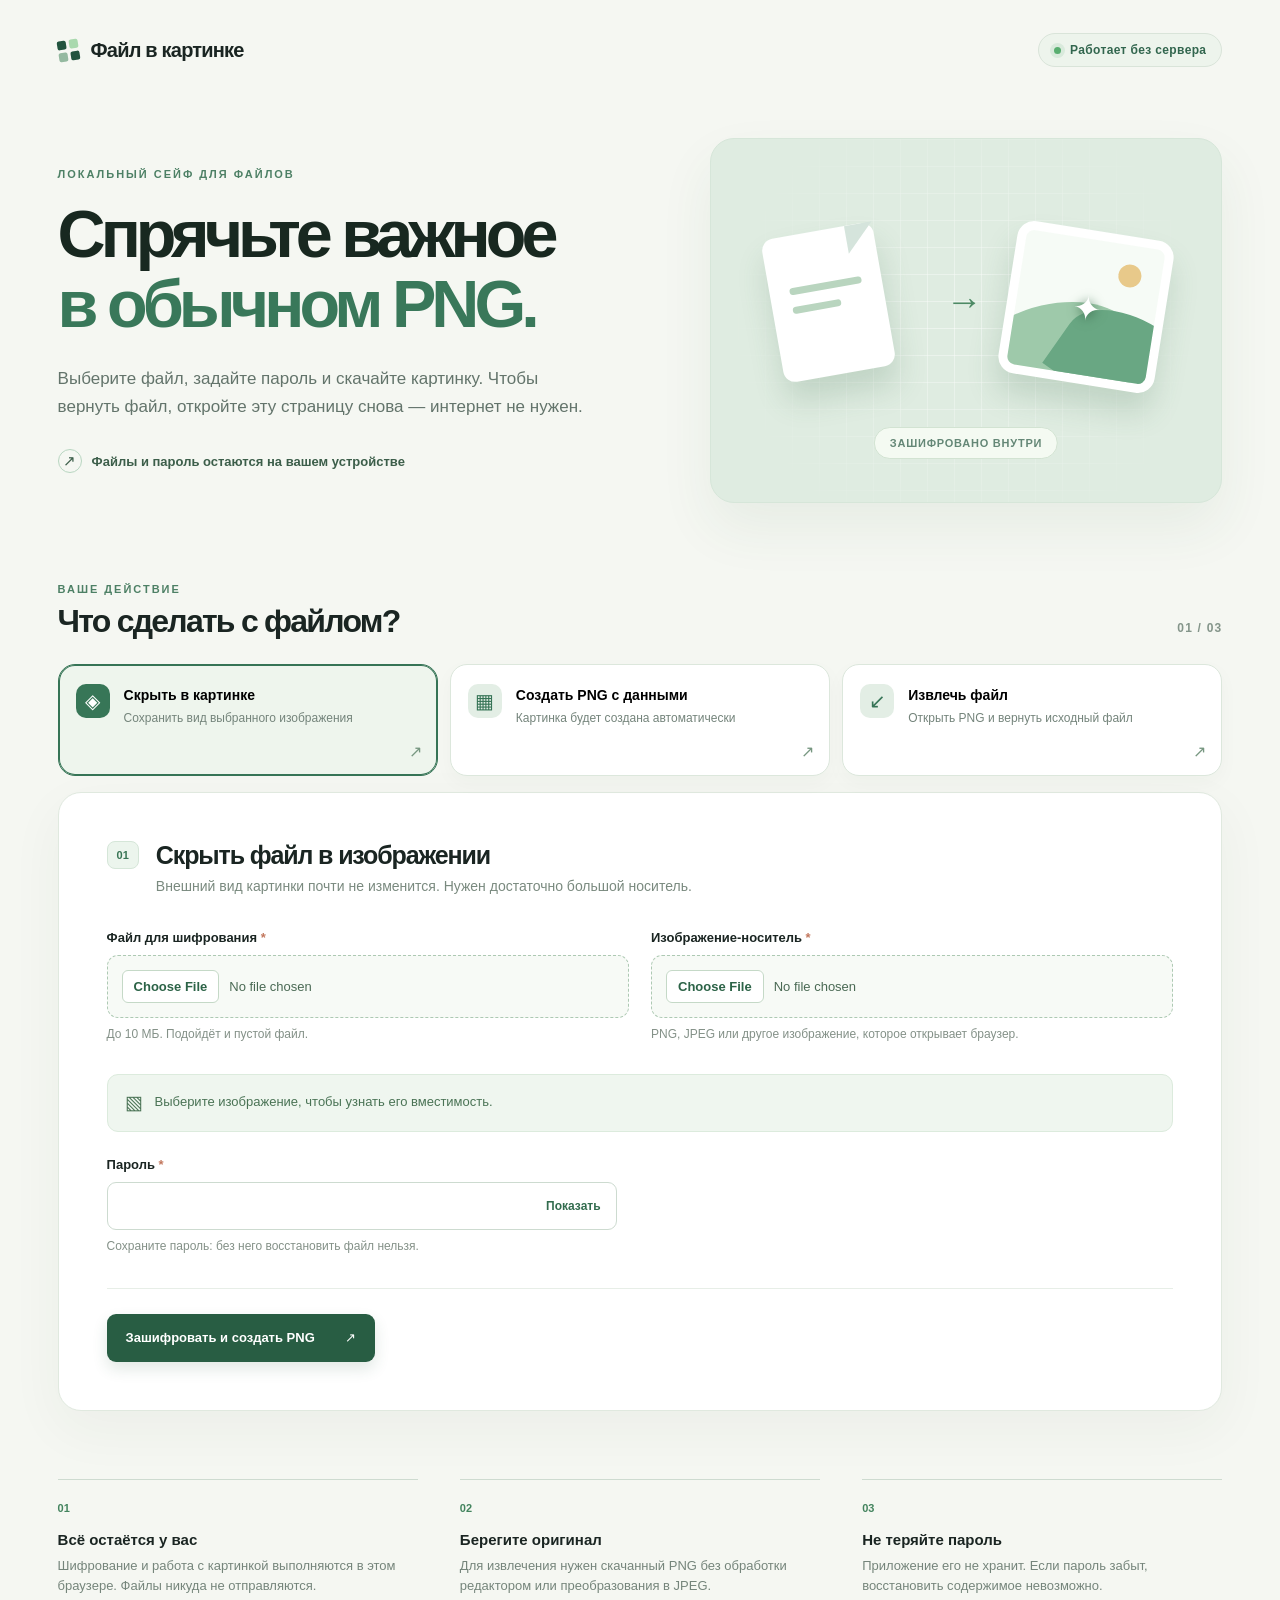
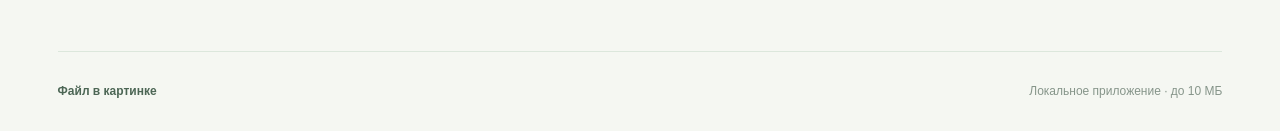
==== index.html @ 8e217d54 "feat: add file part planning and validation" ====
<!doctype html>
<html lang="ru">
<head>
  <meta charset="utf-8">
  <meta name="viewport" content="width=device-width, initial-scale=1">
  <meta name="color-scheme" content="light">
  <title>Файл в картинке — локальное шифрование</title>
  <meta name="description" content="Зашифруйте файл в PNG или спрячьте его в изображении. Всё происходит локально в браузере.">
  <style>
:root{font-family:Inter,ui-sans-serif,-apple-system,BlinkMacSystemFont,"Segoe UI",sans-serif;color:#1a2522;background:#f5f7f2;font-synthesis:none}*{box-sizing:border-box}body{margin:0}button,input{font:inherit}button{cursor:pointer}a{color:inherit}.page-shell{max-width:1280px;margin:auto;padding:0 clamp(20px,4.5vw,72px)}.site-header,.site-footer{display:flex;justify-content:space-between;align-items:center}.site-header{height:100px}.brand{display:inline-flex;align-items:center;gap:12px;text-decoration:none;font-weight:800;letter-spacing:-.04em;font-size:20px}.brand-mark{display:grid;grid-template-columns:repeat(2,9px);gap:3px;transform:rotate(-9deg)}.brand-mark span{width:9px;height:9px;background:#22543f;border-radius:2px}.brand-mark span:nth-child(2){background:#a9d9ae}.brand-mark span:nth-child(3){background:#94b9a0}.local-badge{display:flex;gap:9px;align-items:center;border:1px solid #d9e4d9;background:#edf4ec;border-radius:50px;padding:9px 15px;color:#32664e;font-size:12px;font-weight:750;letter-spacing:.03em}.badge-dot{width:7px;height:7px;background:#59ae70;border-radius:50%;box-shadow:0 0 0 4px #d9eadc}.intro{display:grid;grid-template-columns:1.08fr .92fr;min-height:452px;align-items:center;gap:50px;padding:38px 0 55px}.eyebrow{text-transform:uppercase;letter-spacing:.18em;font-size:11px;font-weight:850;color:#4d8065;margin:0 0 19px}.intro h1{font-size:clamp(43px,5.2vw,72px);line-height:1.06;letter-spacing:-.075em;margin:0;color:#182820;font-weight:800}.intro h1 em{font-style:normal;color:#39785a}.intro-lead{font-size:17px;line-height:1.65;color:#63746b;max-width:530px;margin:25px 0 28px}.trust-line{display:flex;align-items:center;gap:10px;color:#3c5e4a;font-size:13px;font-weight:650}.trust-icon{display:grid;place-items:center;border:1px solid #b8d6c1;border-radius:50%;width:24px;height:24px;font-size:15px}.hero-art{height:365px;position:relative;border-radius:24px;background:#dfece1;overflow:hidden;border:1px solid #d6e6d9;box-shadow:0 25px 55px #2c5e3f12}.art-grid{position:absolute;inset:0;background-image:linear-gradient(#fff7 1px,transparent 1px),linear-gradient(90deg,#fff7 1px,transparent 1px);background-size:27px 27px;mask-image:radial-gradient(circle at center,#000,transparent 78%)}.art-file,.art-picture{position:absolute;top:91px;box-shadow:0 20px 30px #3767472e}.art-file{left:12%;width:113px;height:145px;border-radius:12px;background:#fff;transform:rotate(-10deg);padding:52px 20px 0}.art-file-fold{position:absolute;right:0;top:0;border-left:28px solid #d5e4dc;border-bottom:28px solid transparent}.art-file-line{display:block;height:7px;background:#b9d5bf;border-radius:10px;margin-bottom:12px}.art-file-line.short{width:67%}.art-arrow{position:absolute;top:142px;left:46%;font-size:37px;color:#4d8a65;font-weight:300}.art-picture{right:11%;width:158px;height:154px;background:#f6fbf6;border:9px solid #fff;border-radius:17px;overflow:hidden;transform:rotate(9deg)}.art-sun{position:absolute;top:19px;right:20px;width:23px;height:23px;border-radius:50%;background:#e8c98a}.art-hill{position:absolute;width:165px;height:95px;border-radius:50% 50% 0 0;bottom:-29px;left:-39px;background:#9ec9aa;transform:rotate(-22deg)}.art-hill.two{left:48px;bottom:-35px;background:#69a783;transform:rotate(26deg)}.art-lock{position:absolute;left:57px;top:49px;color:white;font-size:34px;text-shadow:0 2px 12px #417351}.art-caption{position:absolute;bottom:43px;left:50%;transform:translateX(-50%);white-space:nowrap;color:#648776;background:#f4faf2;border:1px solid #d2e3d2;border-radius:100px;padding:9px 15px;font-size:11px;letter-spacing:.07em;text-transform:uppercase;font-weight:800}.workspace{padding:25px 0 0}.section-heading{display:flex;justify-content:space-between;align-items:end;margin:0 0 24px}.section-heading .eyebrow{margin-bottom:8px}.section-heading h2{font-size:32px;letter-spacing:-.055em;margin:0}.step-label{font-size:12px;font-weight:800;color:#84958a;letter-spacing:.1em;padding-bottom:5px}.mode-tabs{display:grid;grid-template-columns:repeat(3,minmax(0,1fr));gap:12px;margin-bottom:16px}.mode-tab{appearance:none;text-align:left;display:flex;align-items:flex-start;gap:14px;position:relative;border:1px solid #dce7dc;background:#fff;border-radius:17px;min-height:112px;padding:19px 17px;box-shadow:0 7px 20px #23442d08;transition:transform .18s,border-color .18s,background .18s}.mode-tab:hover{transform:translateY(-2px);border-color:#98b99d}.mode-tab[aria-selected=true]{border-color:#367456;background:#eef5ed;box-shadow:inset 0 0 0 1px #367456}.tab-icon{display:grid;place-items:center;flex:none;background:#e3eee5;color:#367456;border-radius:10px;width:34px;height:34px;font-size:20px}.mode-tab[aria-selected=true] .tab-icon{background:#377657;color:#fff}.tab-copy{display:grid;gap:6px;padding-top:2px}.tab-copy strong{font-size:14px;line-height:1.3}.tab-copy small{font-size:12px;line-height:1.4;color:#74847b}.tab-arrow{position:absolute;right:15px;bottom:14px;color:#779781;font-size:16px}.form-card{background:#fff;border:1px solid #e0e9df;border-radius:23px;padding:clamp(24px,3.8vw,48px);box-shadow:0 18px 55px #2c4a2d0c}.form-card form[hidden]{display:none}.form-heading{display:flex;gap:17px;align-items:flex-start;margin-bottom:33px}.form-number{border:1px solid #d5e6d8;color:#397555;background:#ecf5ed;border-radius:8px;padding:7px 9px;font-size:11px;font-weight:850}.form-heading h3{font-size:25px;letter-spacing:-.045em;margin:0 0 6px}.form-heading p{color:#7a8a7f;margin:0;font-size:14px;line-height:1.5}.field-grid{display:grid;grid-template-columns:1fr 1fr;gap:22px}.field{margin-bottom:24px}.field label{display:block;font-size:13px;font-weight:750;margin-bottom:10px}.required{color:#c2765c}.field input[type=file]{width:100%;border:1px dashed #adc9b3;border-radius:11px;background:#f7faf6;padding:14px;color:#4a6954;font-size:13px;min-height:61px}.field input[type=file]::file-selector-button{border:1px solid #c5d9c7;border-radius:6px;background:white;color:#2c6347;font-weight:750;padding:8px 11px;margin-right:10px;cursor:pointer}.field-hint,.file-info{font-size:12px;line-height:1.5;margin:7px 0 0;color:#849188}.file-info:not(:empty){color:#377456;font-weight:700}.capacity-box{display:flex;align-items:center;gap:12px;background:#eff6ef;color:#4a7355;border:1px solid #dcebdd;border-radius:11px;padding:14px 17px;margin:0 0 25px;font-size:13px;line-height:1.45}.capacity-box.is-error{background:#fff4f0;border-color:#f1d5ca;color:#a4523c}.capacity-symbol{font-size:19px}.password-field{max-width:510px}.password-wrap{position:relative}.password-wrap input{width:100%;height:48px;border:1px solid #cddbd0;border-radius:9px;padding:10px 100px 10px 13px;color:#1d3225;background:#fff}.password-toggle{position:absolute;right:6px;top:6px;height:36px;border:0;background:transparent;color:#326c4e;font-size:12px;font-weight:800;padding:0 10px;border-radius:5px}.password-toggle:hover{background:#eef5ed}.form-actions{display:flex;align-items:center;gap:19px;flex-wrap:wrap;margin-top:33px;padding-top:25px;border-top:1px solid #e7eee7}.primary-button{border:0;background:#285d43;color:white;border-radius:9px;padding:15px 19px;font-weight:750;font-size:13px;min-height:48px;display:inline-flex;align-items:center;gap:30px;justify-content:space-between;box-shadow:0 7px 15px #285d4324}.primary-button:hover{background:#1b4f36}.primary-button:disabled{opacity:.6;cursor:wait}.form-status{margin:0;font-size:13px;line-height:1.5;color:#516b57}.form-status.is-error{color:#a14835;font-weight:700}.result{display:flex;align-items:center;gap:15px;border:1px solid #c9e5cf;background:#f0f8f0;border-radius:12px;padding:17px;margin-top:22px}.result[hidden]{display:none}.result-icon{display:grid;place-items:center;background:#39805c;color:white;border-radius:50%;width:29px;height:29px;flex:none;font-weight:800}.result strong{font-size:14px}.result p{margin:4px 0 0;font-size:12px;color:#6c8573;line-height:1.4}.download-link{margin-left:auto;white-space:nowrap;background:white;border:1px solid #bcd8c3;color:#285f43;text-decoration:none;font-size:12px;font-weight:800;padding:11px 14px;border-radius:8px}.download-link:hover{background:#e3f1e5}.notes{display:grid;grid-template-columns:repeat(3,1fr);gap:42px;padding:68px 0 55px}.notes>div{border-top:1px solid #cedbd0;padding-top:18px}.note-number{font-size:11px;color:#43845e;font-weight:850}.notes h2{font-size:15px;margin:15px 0 8px}.notes p{font-size:13px;line-height:1.55;color:#75857b;margin:0}.site-footer{border-top:1px solid #dce7dc;min-height:80px;color:#86958a;font-size:12px}.site-footer span:first-child{font-weight:800;color:#4c6655}input:focus-visible,button:focus-visible,a:focus-visible{outline:3px solid #87cda1;outline-offset:3px}@media(max-width:880px){.intro{grid-template-columns:1fr;gap:20px;padding-top:20px}.hero-art{height:260px}.art-file,.art-picture{top:45px}.art-arrow{top:96px}.mode-tabs{grid-template-columns:1fr}.mode-tab{min-height:72px}.tab-arrow{bottom:auto;top:26px}.field-grid{grid-template-columns:1fr;gap:0}.notes{gap:20px}}@media(max-width:580px){.page-shell{padding:0 17px}.site-header{height:75px}.brand{font-size:16px}.local-badge{font-size:0;padding:10px}.badge-dot{margin:0}.intro{padding:17px 0 40px}.intro h1{font-size:46px}.intro-lead{font-size:15px}.hero-art{height:210px}.art-file{left:9%;top:35px;transform:scale(.75) rotate(-10deg);transform-origin:top left}.art-picture{right:6%;top:32px;transform:scale(.78) rotate(9deg);transform-origin:top right}.art-arrow{top:83px;left:45%;font-size:28px}.art-caption{bottom:20px}.section-heading h2{font-size:27px}.form-card{padding:23px 18px}.form-heading h3{font-size:22px}.form-actions{align-items:stretch}.primary-button{width:100%}.result{align-items:flex-start;flex-wrap:wrap}.download-link{margin:4px 0 0 43px}.notes{grid-template-columns:1fr;padding:45px 0;gap:25px}.site-footer{gap:10px}}

</style>
</head>
<body>
  <div class="page-shell">
    <header class="site-header">
      <a class="brand" href="index.html" aria-label="Файл в картинке — на главную">
        <span class="brand-mark" aria-hidden="true"><span></span><span></span><span></span><span></span></span>
        <span>Файл в картинке</span>
      </a>
      <span class="local-badge"><span class="badge-dot" aria-hidden="true"></span> Работает без сервера</span>
    </header>

    <main>
      <section class="intro" aria-labelledby="page-title">
        <div class="intro-copy">
          <p class="eyebrow">Локальный сейф для файлов</p>
          <h1 id="page-title">Спрячьте важное<br><em>в обычном PNG.</em></h1>
          <p class="intro-lead">Выберите файл, задайте пароль и скачайте картинку. Чтобы вернуть файл, откройте эту страницу снова — интернет не нужен.</p>
          <div class="trust-line"><span class="trust-icon" aria-hidden="true">↗</span><span>Файлы и пароль остаются на вашем устройстве</span></div>
        </div>
        <div class="hero-art" aria-hidden="true">
          <div class="art-grid"></div>
          <div class="art-file"><span class="art-file-fold"></span><span class="art-file-line"></span><span class="art-file-line short"></span></div>
          <div class="art-arrow">→</div>
          <div class="art-picture"><span class="art-sun"></span><span class="art-hill one"></span><span class="art-hill two"></span><span class="art-lock">✦</span></div>
          <div class="art-caption">зашифровано внутри</div>
        </div>
      </section>

      <section class="workspace" aria-labelledby="workspace-title">
        <div class="section-heading">
          <div><p class="eyebrow">Ваше действие</p><h2 id="workspace-title">Что сделать с файлом?</h2></div>
          <span class="step-label">01 / 03</span>
        </div>

        <div class="mode-tabs" role="tablist" aria-label="Режим работы">
          <button class="mode-tab" id="tab-hide" type="button" role="tab" aria-controls="panel-hide" aria-selected="true" tabindex="0" data-mode="hide"><span class="tab-icon" aria-hidden="true">◈</span><span class="tab-copy"><strong>Скрыть в картинке</strong><small>Сохранить вид выбранного изображения</small></span><span class="tab-arrow" aria-hidden="true">↗</span></button>
          <button class="mode-tab" id="tab-data" type="button" role="tab" aria-controls="panel-data" aria-selected="false" tabindex="-1" data-mode="data"><span class="tab-icon" aria-hidden="true">▦</span><span class="tab-copy"><strong>Создать PNG с данными</strong><small>Картинка будет создана автоматически</small></span><span class="tab-arrow" aria-hidden="true">↗</span></button>
          <button class="mode-tab" id="tab-extract" type="button" role="tab" aria-controls="panel-extract" aria-selected="false" tabindex="-1" data-mode="extract"><span class="tab-icon" aria-hidden="true">↙</span><span class="tab-copy"><strong>Извлечь файл</strong><small>Открыть PNG и вернуть исходный файл</small></span><span class="tab-arrow" aria-hidden="true">↗</span></button>
        </div>

        <div class="form-card">
          <form id="panel-hide" role="tabpanel" aria-labelledby="tab-hide" novalidate>
            <div class="form-heading"><span class="form-number">01</span><div><h3>Скрыть файл в изображении</h3><p>Внешний вид картинки почти не изменится. Нужен достаточно большой носитель.</p></div></div>
            <div class="field-grid">
              <div class="field"><label for="hide-file">Файл для шифрования <span class="required">*</span></label><input id="hide-file" name="file" type="file" required aria-describedby="hide-file-hint hide-file-info"><p class="field-hint" id="hide-file-hint">До 10 МБ. Подойдёт и пустой файл.</p><p class="file-info" id="hide-file-info"></p></div>
              <div class="field"><label for="hide-cover">Изображение-носитель <span class="required">*</span></label><input id="hide-cover" name="cover" type="file" accept="image/*" required aria-describedby="hide-cover-hint hide-cover-info"><p class="field-hint" id="hide-cover-hint">PNG, JPEG или другое изображение, которое открывает браузер.</p><p class="file-info" id="hide-cover-info"></p></div>
            </div>
            <div class="capacity-box" id="capacity-box"><span class="capacity-symbol" aria-hidden="true">▧</span><span id="capacity-text">Выберите изображение, чтобы узнать его вместимость.</span></div>
            <div class="field password-field"><label for="hide-password">Пароль <span class="required">*</span></label><div class="password-wrap"><input id="hide-password" name="password" type="password" autocomplete="new-password" required><button class="password-toggle" type="button" aria-controls="hide-password" aria-label="Показать пароль">Показать</button></div><p class="field-hint">Сохраните пароль: без него восстановить файл нельзя.</p></div>
            <div class="form-actions"><button class="primary-button" type="submit">Зашифровать и создать PNG <span aria-hidden="true">↗</span></button><p class="form-status" role="status" aria-live="polite"></p></div>
            <div class="result" hidden><span class="result-icon" aria-hidden="true">✓</span><div><strong>PNG готов</strong><p>Скачайте картинку и храните её без редактирования.</p></div><a class="download-link" href="#" download>Скачать PNG <span aria-hidden="true">↓</span></a></div>
          </form>

          <form id="panel-data" role="tabpanel" aria-labelledby="tab-data" hidden novalidate>
            <div class="form-heading"><span class="form-number">02</span><div><h3>Создать картинку с данными</h3><p>Приложение подберёт размер PNG под зашифрованный файл.</p></div></div>
            <div class="field"><label for="data-file">Файл для шифрования <span class="required">*</span></label><input id="data-file" name="file" type="file" required aria-describedby="data-file-hint data-file-info"><p class="field-hint" id="data-file-hint">До 10 МБ. Формат исходного файла сохранится.</p><p class="file-info" id="data-file-info"></p></div>
            <div class="field password-field"><label for="data-password">Пароль <span class="required">*</span></label><div class="password-wrap"><input id="data-password" name="password" type="password" autocomplete="new-password" required><button class="password-toggle" type="button" aria-controls="data-password" aria-label="Показать пароль">Показать</button></div><p class="field-hint">Сохраните пароль: без него восстановить файл нельзя.</p></div>
            <div class="form-actions"><button class="primary-button" type="submit">Зашифровать и создать PNG <span aria-hidden="true">↗</span></button><p class="form-status" role="status" aria-live="polite"></p></div>
            <div class="result" hidden><span class="result-icon" aria-hidden="true">✓</span><div><strong>PNG готов</strong><p>Скачайте картинку и храните её без редактирования.</p></div><a class="download-link" href="#" download>Скачать PNG <span aria-hidden="true">↓</span></a></div>
          </form>

          <form id="panel-extract" role="tabpanel" aria-labelledby="tab-extract" hidden novalidate>
            <div class="form-heading"><span class="form-number">03</span><div><h3>Вернуть исходный файл</h3><p>Загрузите PNG, созданный на этой странице, и введите пароль.</p></div></div>
            <div class="field"><label for="extract-image">Зашифрованный PNG <span class="required">*</span></label><input id="extract-image" name="image" type="file" accept="image/png,.png" required aria-describedby="extract-image-hint extract-image-info"><p class="field-hint" id="extract-image-hint">Нужен оригинальный PNG: без пересохранения или изменения размера.</p><p class="file-info" id="extract-image-info"></p></div>
            <div class="field password-field"><label for="extract-password">Пароль <span class="required">*</span></label><div class="password-wrap"><input id="extract-password" name="password" type="password" autocomplete="current-password" required><button class="password-toggle" type="button" aria-controls="extract-password" aria-label="Показать пароль">Показать</button></div></div>
            <div class="form-actions"><button class="primary-button" type="submit">Извлечь файл <span aria-hidden="true">↗</span></button><p class="form-status" role="status" aria-live="polite"></p></div>
            <div class="result" hidden><span class="result-icon" aria-hidden="true">✓</span><div><strong>Файл восстановлен</strong><p class="result-detail"></p></div><a class="download-link" href="#" download>Скачать файл <span aria-hidden="true">↓</span></a></div>
          </form>
        </div>
      </section>

      <aside class="notes" aria-label="Полезно знать"><div><span class="note-number">01</span><h2>Всё остаётся у вас</h2><p>Шифрование и работа с картинкой выполняются в этом браузере. Файлы никуда не отправляются.</p></div><div><span class="note-number">02</span><h2>Берегите оригинал</h2><p>Для извлечения нужен скачанный PNG без обработки редактором или преобразования в JPEG.</p></div><div><span class="note-number">03</span><h2>Не теряйте пароль</h2><p>Приложение его не хранит. Если пароль забыт, восстановить содержимое невозможно.</p></div></aside>
    </main>
    <footer class="site-footer"><span>Файл в картинке</span><span>Локальное приложение · до 10 МБ</span></footer>
  </div>
  <script>
(function (root) {
  'use strict';
  const MAX_SOURCE_SIZE = 512 * 1024 * 1024;
  const MAX_PART_SIZE = 64 * 1024 * 1024;
  const MAX_PART_COUNT = 1000;
  function fail(code, message, details) {
    const error = new Error(message);
    error.code = code;
    if (details) error.details = details;
    throw error;
  }
  function integer(value, min, max) {
    return Number.isSafeInteger(value) && value >= min && value <= max;
  }
  function parsePartSize(value, unit) {
    if (typeof value !== 'string' || !/^(?:[0-9]+(?:[.,][0-9]+)?|[.,][0-9]+)$/.test(value.trim()) || !['KiB','MiB'].includes(unit)) {
      fail('INVALID_SPLIT', 'Введите положительный размер части в КиБ или МиБ.');
    }
    const size = Math.floor(Number(value.trim().replace(',', '.')) * (unit === 'KiB' ? 1024 : 1048576));
    if (!integer(size, 1, MAX_PART_SIZE)) fail('INVALID_SPLIT', 'Размер части должен быть от 1 байта до 64 МиБ.');
    return size;
  }
  function planParts(totalSize, options) {
    if (!integer(totalSize, 0, MAX_SOURCE_SIZE)) fail('INVALID_SPLIT', 'Размер исходного файла не должен превышать 512 МиБ.');
    if (!options || !['single','count','size'].includes(options.mode)) fail('INVALID_SPLIT', 'Выберите способ разбивки.');
    let count;
    if (options.mode === 'size') {
      if (!integer(options.partSize, 1, MAX_PART_SIZE)) fail('INVALID_SPLIT', 'Размер части должен быть от 1 байта до 64 МиБ.');
      count = Math.max(1, Math.ceil(totalSize / options.partSize));
    } else count = options.mode === 'single' ? 1 : options.count;
    if (!integer(count, 1, MAX_PART_COUNT)) fail('INVALID_SPLIT', 'Нужно от 1 до 1000 частей. Увеличьте размер части или уменьшите количество.');
    if ((totalSize === 0 && count !== 1) || (totalSize > 0 && count > totalSize)) fail('INVALID_SPLIT', 'Количество частей не может превышать число байтов файла. Для пустого файла нужна одна часть.');
    const q = Math.floor(totalSize / count), r = totalSize % count;
    const largest = options.mode === 'size' ? Math.min(totalSize, options.partSize) : q + (r ? 1 : 0);
    if (largest > MAX_PART_SIZE) fail('INVALID_SPLIT', 'В одной части не должно быть больше 64 МиБ. Выберите разбивку или увеличьте количество частей.');
    return Array.from({length:count}, (_, index) => options.mode === 'size'
      ? {index,offset:index * options.partSize,length:Math.min(options.partSize, totalSize - index * options.partSize)}
      : {index,offset:index * q + Math.min(index,r),length:q + (index < r ? 1 : 0)});
  }
  function validatePart(info) {
    if (!info || typeof info.setId !== 'string' || !/^[0-9a-f]{32}$/.test(info.setId) || typeof info.name !== 'string' || typeof info.type !== 'string' ||
        !integer(info.count,1,MAX_PART_COUNT) || !integer(info.index,0,info.count-1) || !integer(info.totalSize,0,MAX_SOURCE_SIZE) ||
        !integer(info.offset,0,info.totalSize) || !integer(info.length,0,MAX_PART_SIZE) || info.offset + info.length > info.totalSize ||
        (info.totalSize === 0 ? info.count !== 1 || info.index !== 0 || info.offset !== 0 || info.length !== 0 : info.length === 0 || info.count > info.totalSize)) {
      fail('INVALID_PART', 'Некорректные сведения о части файла.');
    }
  }
  function validateSet(parts) {
    if (!Array.isArray(parts) || parts.length < 1 || parts.length > MAX_PART_COUNT) fail('INVALID_PART', 'Выберите от 1 до 1000 частей.');
    parts.forEach(validatePart);
    const first = parts[0], indexes = new Map();
    for (const part of parts) {
      if (['setId','name','type','count','totalSize'].some(field => part[field] !== first[field])) fail('MIXED_SETS', 'PNG относятся к разным наборам или содержат несовместимые сведения.');
      if (indexes.has(part.index)) fail('DUPLICATE_PART', 'Часть выбрана повторно.', {number:part.index+1});
      indexes.set(part.index,part);
    }
    const missing = Array.from({length:first.count}, (_, i) => i).filter(i=>!indexes.has(i));
    if (missing.length) fail('MISSING_PARTS', 'Не хватает частей.', {numbers:missing.map(i=>i+1)});
    const ordered = Array.from({length:first.count}, (_, i) => indexes.get(i));
    let offset = 0;
    for (const part of ordered) {
      if (part.offset !== offset) fail('INVALID_RANGES', 'Данные частей имеют пропуски или перекрытия.');
      offset += part.length;
    }
    if (offset !== first.totalSize) fail('INVALID_RANGES', 'Размер собранных данных не совпадает с исходным файлом.');
    return ordered;
  }
  const FileParts = {MAX_SOURCE_SIZE,MAX_PART_SIZE,MAX_PART_COUNT,parsePartSize,planParts,validatePart,validateSet};
  if (typeof module === 'object' && module.exports) module.exports = FileParts;
  else root.FileParts = FileParts;
})(globalThis);

</script>
  <script>
(function (root) {
  'use strict';

  const MAGIC = Uint8Array.from([70, 86, 76, 84]); // FVLT
  const VERSION = 1;
  const HEADER_LENGTH = 37;
  const PLAINTEXT_HEADER_LENGTH = 8;
  const GCM_TAG_LENGTH = 16;
  const MAX_FILE_LENGTH = 10 * 1024 * 1024;
  const encoder = new TextEncoder();
  const decoder = new TextDecoder('utf-8', { fatal: true });

  function webCrypto() {
    const crypto = typeof module === 'object' && module.exports
      ? require('node:crypto').webcrypto
      : root.crypto;
    if (!crypto || !crypto.subtle || !crypto.getRandomValues) {
      throw new Error('Web Crypto is unavailable');
    }
    return crypto;
  }

  function metadata(name, type) {
    if (typeof name !== 'string' || typeof type !== 'string') {
      throw new TypeError('File name and MIME type must be strings');
    }
    const nameBytes = encoder.encode(name);
    const typeBytes = encoder.encode(type);
    if (nameBytes.length > 0xffff || typeBytes.length > 0xffff) {
      throw new RangeError('File name or MIME type is too long');
    }
    return { nameBytes, typeBytes };
  }

  function checkFileLength(fileSize) {
    if (!Number.isSafeInteger(fileSize) || fileSize < 0) {
      throw new RangeError('Invalid file length');
    }
    if (fileSize > MAX_FILE_LENGTH) {
      throw new RangeError('File exceeds 10 MiB limit');
    }
  }

  function estimatePacketLength(fileSize, name, mimeType) {
    checkFileLength(fileSize);
    const { nameBytes, typeBytes } = metadata(name, mimeType);
    return HEADER_LENGTH + PLAINTEXT_HEADER_LENGTH + nameBytes.length + typeBytes.length + fileSize + GCM_TAG_LENGTH;
  }

  function checkPassword(password) {
    if (typeof password !== 'string' || !password.trim()) {
      throw new TypeError('A non-blank password is required');
    }
  }

  async function deriveKey(password, salt, usage) {
    const crypto = webCrypto();
    const keyMaterial = await crypto.subtle.importKey('raw', encoder.encode(password), 'PBKDF2', false, ['deriveKey']);
    return crypto.subtle.deriveKey(
      { name: 'PBKDF2', salt, iterations: 310000, hash: 'SHA-256' },
      keyMaterial,
      { name: 'AES-GCM', length: 256 },
      false,
      [usage]
    );
  }

  async function encryptFile(file, password) {
    checkPassword(password);
    if (!file || !(file.bytes instanceof Uint8Array)) {
      throw new TypeError('File bytes must be a Uint8Array');
    }
    checkFileLength(file.bytes.length);
    const { nameBytes, typeBytes } = metadata(file.name, file.type);
    const plaintext = new Uint8Array(PLAINTEXT_HEADER_LENGTH + nameBytes.length + typeBytes.length + file.bytes.length);
    const fields = new DataView(plaintext.buffer);
    fields.setUint16(0, nameBytes.length);
    fields.setUint16(2, typeBytes.length);
    fields.setUint32(4, file.bytes.length);
    plaintext.set(nameBytes, PLAINTEXT_HEADER_LENGTH);
    plaintext.set(typeBytes, PLAINTEXT_HEADER_LENGTH + nameBytes.length);
    plaintext.set(file.bytes, PLAINTEXT_HEADER_LENGTH + nameBytes.length + typeBytes.length);

    const crypto = webCrypto();
    const salt = crypto.getRandomValues(new Uint8Array(16));
    const iv = crypto.getRandomValues(new Uint8Array(12));
    const key = await deriveKey(password, salt, 'encrypt');
    const ciphertext = new Uint8Array(await crypto.subtle.encrypt({ name: 'AES-GCM', iv }, key, plaintext));
    const packet = new Uint8Array(HEADER_LENGTH + ciphertext.length);
    packet.set(MAGIC);
    packet[4] = VERSION;
    new DataView(packet.buffer).setUint32(5, ciphertext.length);
    packet.set(salt, 9);
    packet.set(iv, 25);
    packet.set(ciphertext, HEADER_LENGTH);
    return packet;
  }

  async function decryptFile(packet, password) {
    checkPassword(password);
    if (!(packet instanceof Uint8Array) || packet.length < HEADER_LENGTH + PLAINTEXT_HEADER_LENGTH + GCM_TAG_LENGTH) {
      throw new Error('Malformed file packet');
    }
    if (!MAGIC.every((byte, index) => packet[index] === byte) || packet[4] !== VERSION) {
      throw new Error('Unsupported file packet');
    }
    const ciphertextLength = new DataView(packet.buffer, packet.byteOffset + 5, 4).getUint32(0);
    if (ciphertextLength !== packet.length - HEADER_LENGTH || ciphertextLength < PLAINTEXT_HEADER_LENGTH + GCM_TAG_LENGTH) {
      throw new Error('Malformed file packet');
    }
    const salt = packet.slice(9, 25);
    const iv = packet.slice(25, HEADER_LENGTH);
    const ciphertext = packet.slice(HEADER_LENGTH);
    const key = await deriveKey(password, salt, 'decrypt');
    let plaintext;
    try {
      plaintext = new Uint8Array(await webCrypto().subtle.decrypt({ name: 'AES-GCM', iv }, key, ciphertext));
    } catch {
      throw new Error('Wrong password or corrupted file packet');
    }
    if (plaintext.length < PLAINTEXT_HEADER_LENGTH) {
      throw new Error('Malformed file packet');
    }
    const fields = new DataView(plaintext.buffer);
    const nameLength = fields.getUint16(0);
    const typeLength = fields.getUint16(2);
    const fileLength = fields.getUint32(4);
    if (fileLength > MAX_FILE_LENGTH || PLAINTEXT_HEADER_LENGTH + nameLength + typeLength + fileLength !== plaintext.length) {
      throw new Error('Malformed file packet');
    }
    const nameEnd = PLAINTEXT_HEADER_LENGTH + nameLength;
    const typeEnd = nameEnd + typeLength;
    return {
      name: decoder.decode(plaintext.subarray(PLAINTEXT_HEADER_LENGTH, nameEnd)),
      type: decoder.decode(plaintext.subarray(nameEnd, typeEnd)),
      bytes: plaintext.slice(typeEnd)
    };
  }

  const VaultCore = { estimatePacketLength, encryptFile, decryptFile };
  if (typeof module === 'object' && module.exports) {
    module.exports = VaultCore;
  } else {
    root.VaultCore = VaultCore;
  }
})(globalThis);

</script>
  <script>
(function (root) {
  'use strict';

  const DATA_MAGIC = [86, 68, 65, 84]; // VDAT
  const STEGO_MAGIC = [86, 83, 84, 71]; // VSTG
  const HEADER_LENGTH = 8;
  const MAX_SIDE = 16384;
  const MAX_PIXELS = 100000000;

  function dimensions(width, height) {
    if (!Number.isSafeInteger(width) || !Number.isSafeInteger(height) ||
        width < 1 || height < 1 || width > MAX_SIDE || height > MAX_SIDE ||
        width * height > MAX_PIXELS) {
      throw new RangeError('Invalid image dimensions');
    }
    return width * height;
  }

  function checkPixels(pixels, width, height) {
    const count = dimensions(width, height);
    if (!(pixels instanceof Uint8ClampedArray) || pixels.length !== count * 4) {
      throw new TypeError('Pixels must be an RGBA Uint8ClampedArray matching the dimensions');
    }
    return count;
  }

  function checkPacket(packet) {
    if (!(packet instanceof Uint8Array)) {
      throw new TypeError('Packet must be a Uint8Array');
    }
    if (packet.length > 0xffffffff) {
      throw new RangeError('Packet length exceeds header limit');
    }
  }

  function header(magic, length) {
    const bytes = new Uint8Array(HEADER_LENGTH);
    bytes.set(magic);
    new DataView(bytes.buffer).setUint32(4, length);
    return bytes;
  }

  function rgbIndex(channel) {
    return channel + Math.floor(channel / 3);
  }

  function coverCapacity(width, height) {
    return Math.max(0, Math.floor(dimensions(width, height) * 3 / 8) - HEADER_LENGTH);
  }

  function encodeData(packet) {
    checkPacket(packet);
    const requiredPixels = Math.ceil((HEADER_LENGTH + packet.length) / 3);
    if (requiredPixels > MAX_PIXELS) {
      throw new RangeError('Packet exceeds image capacity');
    }
    const width = Math.ceil(Math.sqrt(requiredPixels));
    const height = Math.ceil(requiredPixels / width);
    dimensions(width, height);
    const pixels = new Uint8ClampedArray(width * height * 4);
    for (let i = 3; i < pixels.length; i += 4) pixels[i] = 255;
    const bytes = header(DATA_MAGIC, packet.length);
    for (let i = 0; i < bytes.length; i++) pixels[rgbIndex(i)] = bytes[i];
    for (let i = 0; i < packet.length; i++) pixels[rgbIndex(HEADER_LENGTH + i)] = packet[i];
    return { width, height, pixels };
  }

  function encodeStego(packet, pixels, width, height) {
    checkPacket(packet);
    checkPixels(pixels, width, height);
    if (Math.floor(width * height * 3 / 8) < HEADER_LENGTH + packet.length) {
      throw new RangeError('Packet exceeds cover capacity');
    }
    const output = pixels.slice();
    for (let i = 3; i < output.length; i += 4) output[i] = 255;
    const bytes = header(STEGO_MAGIC, packet.length);
    function embed(byte, byteIndex) {
      for (let bit = 0; bit < 8; bit++) {
        const index = rgbIndex(byteIndex * 8 + bit);
        output[index] = (output[index] & 254) | ((byte >> (7 - bit)) & 1);
      }
    }
    for (let i = 0; i < bytes.length; i++) embed(bytes[i], i);
    for (let i = 0; i < packet.length; i++) embed(packet[i], HEADER_LENGTH + i);
    return output;
  }

  function decode(pixels, width, height) {
    const count = checkPixels(pixels, width, height);
    const channels = count * 3;
    function readByte(mode, position) {
      if (mode === 'data') return pixels[rgbIndex(position)];
      let value = 0;
      for (let bit = 0; bit < 8; bit++) {
        value = (value << 1) | (pixels[rgbIndex(position * 8 + bit)] & 1);
      }
      return value;
    }
    function matches(magic, mode) {
      if (channels < magic.length * (mode === 'data' ? 1 : 8)) return false;
      return magic.every((byte, i) => readByte(mode, i) === byte);
    }
    let mode;
    if (matches(DATA_MAGIC, 'data')) mode = 'data';
    else if (matches(STEGO_MAGIC, 'stego')) mode = 'stego';
    else throw new Error('Invalid image magic');
    const availableBytes = Math.floor(channels / (mode === 'data' ? 1 : 8));
    if (availableBytes < HEADER_LENGTH) throw new RangeError('Image header exceeds capacity');
    let length = 0;
    for (let i = 4; i < HEADER_LENGTH; i++) length = length * 256 + readByte(mode, i);
    if (length > availableBytes - HEADER_LENGTH) {
      throw new RangeError('Declared packet length exceeds image capacity');
    }
    const packet = new Uint8Array(length);
    for (let i = 0; i < length; i++) packet[i] = readByte(mode, HEADER_LENGTH + i);
    return { mode, packet };
  }

  root.ImageCodec = { coverCapacity, encodeData, encodeStego, decode };
  if (typeof module === 'object' && module.exports) module.exports = root.ImageCodec;
})(typeof globalThis !== 'undefined' ? globalThis : this);

</script>
  <script>
(function () {
  'use strict';

  const MAX_FILE_SIZE = 10 * 1024 * 1024;
  const PNG_SIGNATURE = [137, 80, 78, 71, 13, 10, 26, 10];
  const modes = ['hide', 'data', 'extract'];
  const tabs = modes.map((mode) => document.getElementById(`tab-${mode}`));
  const forms = Object.fromEntries(modes.map((mode) => [mode, document.getElementById(`panel-${mode}`)]));
  const downloadUrls = new Map();
  let busy = false;
  let capacityRequest = 0;

  function formatSize(bytes) {
    if (bytes < 1024) return `${bytes} Б`;
    if (bytes < 1024 * 1024) return `${(bytes / 1024).toLocaleString('ru-RU', { maximumFractionDigits: 1 })} КБ`;
    return `${(bytes / (1024 * 1024)).toLocaleString('ru-RU', { maximumFractionDigits: 2 })} МБ`;
  }

  function setStatus(form, message, isError = false) {
    const node = form.querySelector('.form-status');
    node.textContent = message;
    node.classList.toggle('is-error', isError);
  }

  function clearResult(form) {
    const oldUrl = downloadUrls.get(form);
    if (oldUrl) URL.revokeObjectURL(oldUrl);
    downloadUrls.delete(form);
    const result = form.querySelector('.result');
    result.hidden = true;
    const link = result.querySelector('.download-link');
    link.removeAttribute('href');
    link.removeAttribute('download');
  }

  function showResult(form, blob, name, detail) {
    clearResult(form);
    const url = URL.createObjectURL(blob);
    downloadUrls.set(form, url);
    const result = form.querySelector('.result');
    const link = result.querySelector('.download-link');
    link.href = url;
    link.download = name;
    const detailNode = result.querySelector('.result-detail');
    if (detailNode) detailNode.textContent = detail;
    result.hidden = false;
  }

  function setBusy(value) {
    busy = value;
    document.querySelectorAll('input, button').forEach((control) => { control.disabled = value; });
    document.querySelectorAll('.primary-button').forEach((button) => {
      button.setAttribute('aria-busy', String(value));
    });
  }

  function activateMode(mode, focus = false) {
    if (busy) return;
    modes.forEach((candidate, index) => {
      const selected = candidate === mode;
      tabs[index].setAttribute('aria-selected', String(selected));
      tabs[index].tabIndex = selected ? 0 : -1;
      forms[candidate].hidden = !selected;
      if (!selected) {
        clearResult(forms[candidate]);
        setStatus(forms[candidate], '');
      }
    });
    if (focus) document.getElementById(`tab-${mode}`).focus();
  }

  function selectedFile(inputId, label) {
    const file = document.getElementById(inputId).files[0];
    if (!file) throw new Error(`Выберите ${label}.`);
    return file;
  }

  function passwordFor(mode) {
    const password = document.getElementById(`${mode}-password`).value;
    if (!password.trim()) throw new Error('Введите пароль. Он не может состоять только из пробелов.');
    return password;
  }

  function checkSourceSize(file) {
    if (file.size > MAX_FILE_SIZE) throw new Error('Файл слишком большой. Максимальный размер — 10 МБ.');
  }

  function pngName(fileName, suffix) {
    const stem = fileName.replace(/\.[^.]+$/, '') || 'file';
    return `${stem}-${suffix}.png`;
  }

  function restoredName(name) {
    return name.split(/[\\/]/).pop() || 'восстановленный-файл';
  }

  function loadImage(file) {
    return new Promise((resolve, reject) => {
      const url = URL.createObjectURL(file);
      const image = new Image();
      let settled = false;
      function finish(error) {
        if (settled) return;
        settled = true;
        URL.revokeObjectURL(url);
        if (error) reject(error);
        else resolve(image);
      }
      image.onload = () => finish();
      image.onerror = () => finish(new Error('Не удалось открыть изображение. Выберите исправный файл изображения.'));
      image.src = url;
    });
  }

  async function imagePixels(file, flatten) {
    const image = await loadImage(file);
    const width = image.naturalWidth;
    const height = image.naturalHeight;
    if (!width || !height || width > 16384 || height > 16384 || width * height > 100000000) {
      throw new Error('Размеры изображения не поддерживаются. Выберите картинку меньшего размера.');
    }
    const canvas = document.createElement('canvas');
    canvas.width = width;
    canvas.height = height;
    const context = canvas.getContext('2d', { willReadFrequently: true });
    if (!context) throw new Error('Браузер не смог создать холст для изображения.');
    if (flatten) {
      context.fillStyle = '#ffffff';
      context.fillRect(0, 0, width, height);
    }
    context.drawImage(image, 0, 0);
    return { width, height, pixels: context.getImageData(0, 0, width, height).data };
  }

  function pngBlob(width, height, pixels) {
    return new Promise((resolve, reject) => {
      const canvas = document.createElement('canvas');
      canvas.width = width;
      canvas.height = height;
      const context = canvas.getContext('2d');
      if (!context) {
        reject(new Error('Браузер не смог создать PNG.'));
        return;
      }
      context.putImageData(new ImageData(pixels, width, height), 0, 0);
      canvas.toBlob((blob) => {
        if (!blob || blob.type !== 'image/png') reject(new Error('Не удалось сохранить PNG. Попробуйте другой браузер.'));
        else resolve(blob);
      }, 'image/png');
    });
  }

  async function assertPng(file) {
    const signature = new Uint8Array(await file.slice(0, 8).arrayBuffer());
    if (!PNG_SIGNATURE.every((byte, index) => signature[index] === byte)) {
      throw new Error('Выберите PNG, созданный этим приложением. JPEG и другие форматы не подходят.');
    }
  }

  function friendlyError(error, mode) {
    const message = error && error.message ? error.message : '';
    if (message === 'Invalid image magic') return 'В этом PNG нет данных приложения. Выберите исходный PNG, полученный здесь.';
    if (message === 'Wrong password or corrupted file packet') return 'Неверный пароль или PNG повреждён. Проверьте пароль и загрузите исходный PNG.';
    if (/Malformed file packet|Unsupported file packet|Declared packet length|Image header exceeds capacity/.test(message)) return 'Данные в PNG повреждены или формат не поддерживается. Нужен исходный PNG без изменений.';
    if (/Packet exceeds cover capacity/.test(message)) return 'Изображение слишком маленькое для этого файла. Выберите носитель побольше.';
    if (/Packet exceeds image capacity|Invalid image dimensions/.test(message)) return 'Размер получившегося PNG не поддерживается. Попробуйте файл поменьше.';
    if (/File exceeds 10 MiB limit/.test(message)) return 'Файл слишком большой. Максимальный размер — 10 МБ.';
    if (/Web Crypto is unavailable/.test(message)) return 'В этом браузере недоступен Web Crypto. Откройте страницу в современном браузере.';
    if (/File name or MIME type is too long/.test(message)) return 'Имя файла или его тип слишком длинные. Переименуйте файл и попробуйте снова.';
    if (message) return message;
    return mode === 'extract' ? 'Не удалось извлечь файл из PNG.' : 'Не удалось создать PNG. Попробуйте ещё раз.';
  }

  async function updateCoverCapacity() {
    const request = ++capacityRequest;
    const file = document.getElementById('hide-cover').files[0];
    const source = document.getElementById('hide-file').files[0];
    const box = document.getElementById('capacity-box');
    const text = document.getElementById('capacity-text');
    box.classList.remove('is-error');
    if (!file) {
      text.textContent = 'Выберите изображение, чтобы узнать его вместимость.';
      return;
    }
    text.textContent = 'Проверяем размер изображения…';
    try {
      const image = await imagePixels(file, true);
      if (request !== capacityRequest) return;
      const capacity = ImageCodec.coverCapacity(image.width, image.height);
      let message = `Размер: ${image.width} × ${image.height} пикселей. Доступно для зашифрованного пакета: ${formatSize(capacity)}.`;
      if (source) {
        checkSourceSize(source);
        const needed = VaultCore.estimatePacketLength(source.size, source.name, source.type);
        message += ` Вашему файлу нужно ${formatSize(needed)}.`;
        if (needed > capacity) {
          message += ' Выберите картинку большего размера.';
          box.classList.add('is-error');
        } else {
          message += ' Файл поместится.';
        }
      }
      text.textContent = message;
    } catch (error) {
      if (request !== capacityRequest) return;
      box.classList.add('is-error');
      text.textContent = friendlyError(error, 'hide');
    }
  }

  async function perform(mode) {
    const form = forms[mode];
    clearResult(form);
    try {
      if (mode === 'extract') {
        const file = selectedFile('extract-image', 'PNG');
        const password = passwordFor(mode);
        await assertPng(file);
        setStatus(form, 'Открываем PNG и проверяем пароль…');
        const image = await imagePixels(file, false);
        const decoded = ImageCodec.decode(image.pixels, image.width, image.height);
        const restored = await VaultCore.decryptFile(decoded.packet, password);
        const blob = new Blob([restored.bytes], { type: restored.type || 'application/octet-stream' });
        const name = restoredName(restored.name);
        showResult(form, blob, name, `${name} · ${formatSize(restored.bytes.length)}`);
        setStatus(form, 'Файл успешно восстановлен. Скачайте его ниже.');
        return;
      }

      const file = selectedFile(`${mode}-file`, 'файл');
      checkSourceSize(file);
      const password = passwordFor(mode);
      let cover;
      if (mode === 'hide') {
        const coverFile = selectedFile('hide-cover', 'изображение-носитель');
        setStatus(form, 'Открываем изображение и проверяем вместимость…');
        cover = await imagePixels(coverFile, true);
        const required = VaultCore.estimatePacketLength(file.size, file.name, file.type);
        if (required > ImageCodec.coverCapacity(cover.width, cover.height)) {
          throw new Error('Изображение слишком маленькое для этого файла. Выберите носитель побольше.');
        }
      }
      setStatus(form, 'Шифруем файл. Это может занять несколько секунд…');
      const bytes = new Uint8Array(await file.arrayBuffer());
      const packet = await VaultCore.encryptFile({ name: file.name, type: file.type, bytes }, password);
      const output = mode === 'hide'
        ? { width: cover.width, height: cover.height, pixels: ImageCodec.encodeStego(packet, cover.pixels, cover.width, cover.height) }
        : ImageCodec.encodeData(packet);
      setStatus(form, 'Сохраняем PNG…');
      const blob = await pngBlob(output.width, output.height, output.pixels);
      showResult(form, blob, pngName(file.name, mode === 'hide' ? 'скрыто' : 'данные'));
      setStatus(form, 'PNG готов. Скачайте картинку ниже.');
    } catch (error) {
      setStatus(form, friendlyError(error, mode), true);
    }
  }

  function availableApis() {
    try {
      const canvas = document.createElement('canvas');
      return Boolean(globalThis.crypto && crypto.subtle && crypto.getRandomValues && globalThis.File &&
        File.prototype.arrayBuffer && globalThis.Blob && globalThis.Image && globalThis.ImageData &&
        globalThis.URL && URL.createObjectURL && URL.revokeObjectURL && canvas.getContext &&
        canvas.getContext('2d') && canvas.toBlob && globalThis.VaultCore && globalThis.ImageCodec);
    } catch {
      return false;
    }
  }

  tabs.forEach((tab, index) => {
    tab.addEventListener('click', () => activateMode(modes[index]));
    tab.addEventListener('keydown', (event) => {
      const step = event.key === 'ArrowRight' ? 1 : event.key === 'ArrowLeft' ? -1 : 0;
      if (step) {
        event.preventDefault();
        activateMode(modes[(index + step + modes.length) % modes.length], true);
      } else if (event.key === 'Home' || event.key === 'End') {
        event.preventDefault();
        activateMode(event.key === 'Home' ? modes[0] : modes[modes.length - 1], true);
      }
    });
  });

  document.querySelectorAll('.password-toggle').forEach((toggle) => {
    toggle.addEventListener('click', () => {
      const input = document.getElementById(toggle.getAttribute('aria-controls'));
      const showing = input.type === 'password';
      input.type = showing ? 'text' : 'password';
      toggle.textContent = showing ? 'Скрыть' : 'Показать';
      toggle.setAttribute('aria-label', showing ? 'Скрыть пароль' : 'Показать пароль');
      input.focus();
    });
  });

  document.querySelectorAll('input[type=file]').forEach((input) => {
    input.addEventListener('change', () => {
      const form = input.closest('form');
      clearResult(form);
      setStatus(form, '');
      const info = document.getElementById(`${input.id}-info`);
      const file = input.files[0];
      info.textContent = file ? `${file.name} · ${formatSize(file.size)}` : '';
      if (input.id === 'hide-file' || input.id === 'hide-cover') updateCoverCapacity();
    });
  });
  document.querySelectorAll('input[type=password]').forEach((input) => {
    input.addEventListener('input', () => {
      clearResult(input.closest('form'));
      setStatus(input.closest('form'), '');
    });
  });
  modes.forEach((mode) => forms[mode].addEventListener('submit', async (event) => {
    event.preventDefault();
    if (busy) return;
    setBusy(true);
    try { await perform(mode); }
    finally { setBusy(false); }
  }));

  if (!availableApis()) {
    document.querySelectorAll('input, button').forEach((control) => { control.disabled = true; });
    setStatus(forms.hide, 'Этот браузер не поддерживает необходимые функции: Web Crypto, File API или Canvas. Откройте страницу в современном браузере.', true);
  }
  window.addEventListener('beforeunload', () => downloadUrls.forEach((url) => URL.revokeObjectURL(url)));
})();

</script>
</body>
</html>
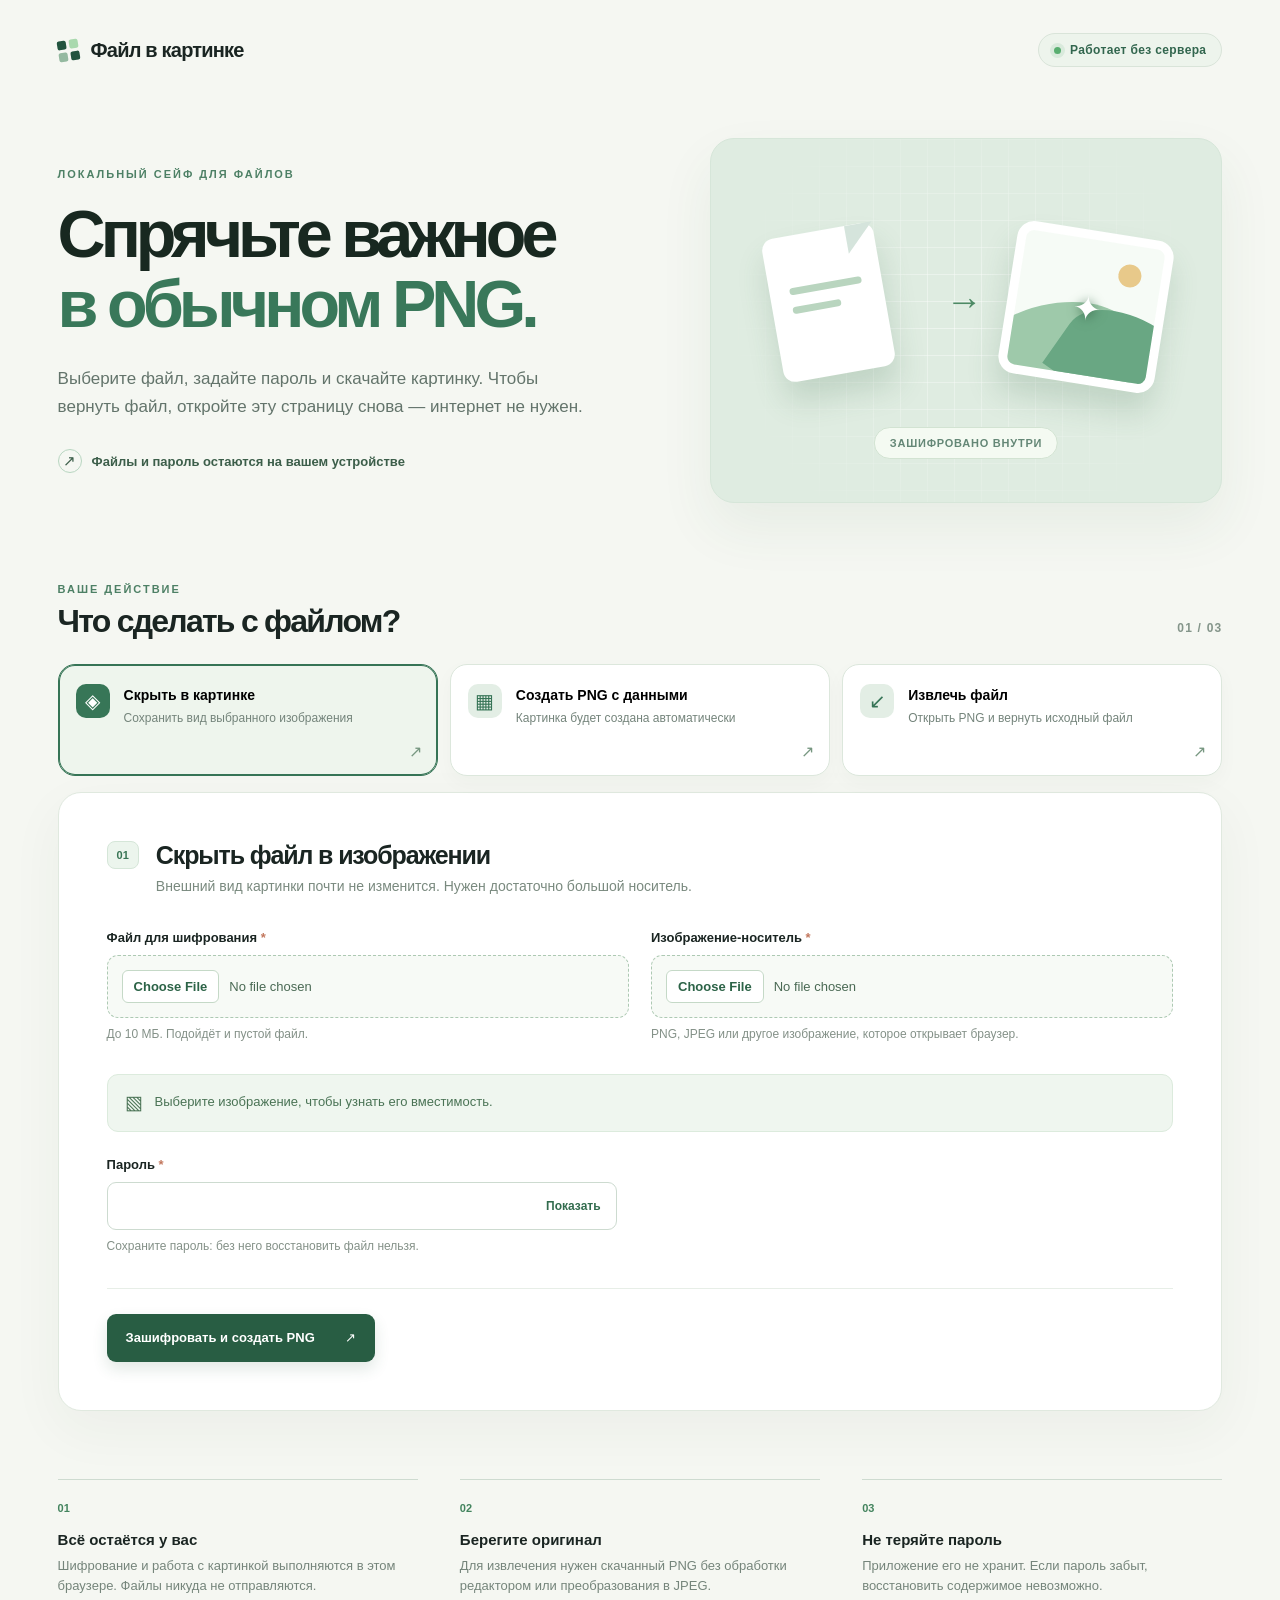
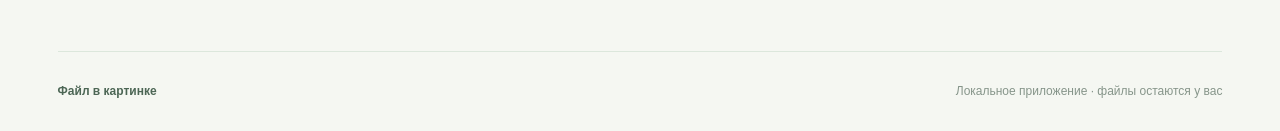
==== commit df9bcde5: "feat: create downloadable PNG file parts" ====
--- a/index.html
+++ b/index.html
@@ -8,6 +8,8 @@
   <meta name="description" content="Зашифруйте файл в PNG или спрячьте его в изображении. Всё происходит локально в браузере.">
   <style>
 :root{font-family:Inter,ui-sans-serif,-apple-system,BlinkMacSystemFont,"Segoe UI",sans-serif;color:#1a2522;background:#f5f7f2;font-synthesis:none}*{box-sizing:border-box}body{margin:0}button,input{font:inherit}button{cursor:pointer}a{color:inherit}.page-shell{max-width:1280px;margin:auto;padding:0 clamp(20px,4.5vw,72px)}.site-header,.site-footer{display:flex;justify-content:space-between;align-items:center}.site-header{height:100px}.brand{display:inline-flex;align-items:center;gap:12px;text-decoration:none;font-weight:800;letter-spacing:-.04em;font-size:20px}.brand-mark{display:grid;grid-template-columns:repeat(2,9px);gap:3px;transform:rotate(-9deg)}.brand-mark span{width:9px;height:9px;background:#22543f;border-radius:2px}.brand-mark span:nth-child(2){background:#a9d9ae}.brand-mark span:nth-child(3){background:#94b9a0}.local-badge{display:flex;gap:9px;align-items:center;border:1px solid #d9e4d9;background:#edf4ec;border-radius:50px;padding:9px 15px;color:#32664e;font-size:12px;font-weight:750;letter-spacing:.03em}.badge-dot{width:7px;height:7px;background:#59ae70;border-radius:50%;box-shadow:0 0 0 4px #d9eadc}.intro{display:grid;grid-template-columns:1.08fr .92fr;min-height:452px;align-items:center;gap:50px;padding:38px 0 55px}.eyebrow{text-transform:uppercase;letter-spacing:.18em;font-size:11px;font-weight:850;color:#4d8065;margin:0 0 19px}.intro h1{font-size:clamp(43px,5.2vw,72px);line-height:1.06;letter-spacing:-.075em;margin:0;color:#182820;font-weight:800}.intro h1 em{font-style:normal;color:#39785a}.intro-lead{font-size:17px;line-height:1.65;color:#63746b;max-width:530px;margin:25px 0 28px}.trust-line{display:flex;align-items:center;gap:10px;color:#3c5e4a;font-size:13px;font-weight:650}.trust-icon{display:grid;place-items:center;border:1px solid #b8d6c1;border-radius:50%;width:24px;height:24px;font-size:15px}.hero-art{height:365px;position:relative;border-radius:24px;background:#dfece1;overflow:hidden;border:1px solid #d6e6d9;box-shadow:0 25px 55px #2c5e3f12}.art-grid{position:absolute;inset:0;background-image:linear-gradient(#fff7 1px,transparent 1px),linear-gradient(90deg,#fff7 1px,transparent 1px);background-size:27px 27px;mask-image:radial-gradient(circle at center,#000,transparent 78%)}.art-file,.art-picture{position:absolute;top:91px;box-shadow:0 20px 30px #3767472e}.art-file{left:12%;width:113px;height:145px;border-radius:12px;background:#fff;transform:rotate(-10deg);padding:52px 20px 0}.art-file-fold{position:absolute;right:0;top:0;border-left:28px solid #d5e4dc;border-bottom:28px solid transparent}.art-file-line{display:block;height:7px;background:#b9d5bf;border-radius:10px;margin-bottom:12px}.art-file-line.short{width:67%}.art-arrow{position:absolute;top:142px;left:46%;font-size:37px;color:#4d8a65;font-weight:300}.art-picture{right:11%;width:158px;height:154px;background:#f6fbf6;border:9px solid #fff;border-radius:17px;overflow:hidden;transform:rotate(9deg)}.art-sun{position:absolute;top:19px;right:20px;width:23px;height:23px;border-radius:50%;background:#e8c98a}.art-hill{position:absolute;width:165px;height:95px;border-radius:50% 50% 0 0;bottom:-29px;left:-39px;background:#9ec9aa;transform:rotate(-22deg)}.art-hill.two{left:48px;bottom:-35px;background:#69a783;transform:rotate(26deg)}.art-lock{position:absolute;left:57px;top:49px;color:white;font-size:34px;text-shadow:0 2px 12px #417351}.art-caption{position:absolute;bottom:43px;left:50%;transform:translateX(-50%);white-space:nowrap;color:#648776;background:#f4faf2;border:1px solid #d2e3d2;border-radius:100px;padding:9px 15px;font-size:11px;letter-spacing:.07em;text-transform:uppercase;font-weight:800}.workspace{padding:25px 0 0}.section-heading{display:flex;justify-content:space-between;align-items:end;margin:0 0 24px}.section-heading .eyebrow{margin-bottom:8px}.section-heading h2{font-size:32px;letter-spacing:-.055em;margin:0}.step-label{font-size:12px;font-weight:800;color:#84958a;letter-spacing:.1em;padding-bottom:5px}.mode-tabs{display:grid;grid-template-columns:repeat(3,minmax(0,1fr));gap:12px;margin-bottom:16px}.mode-tab{appearance:none;text-align:left;display:flex;align-items:flex-start;gap:14px;position:relative;border:1px solid #dce7dc;background:#fff;border-radius:17px;min-height:112px;padding:19px 17px;box-shadow:0 7px 20px #23442d08;transition:transform .18s,border-color .18s,background .18s}.mode-tab:hover{transform:translateY(-2px);border-color:#98b99d}.mode-tab[aria-selected=true]{border-color:#367456;background:#eef5ed;box-shadow:inset 0 0 0 1px #367456}.tab-icon{display:grid;place-items:center;flex:none;background:#e3eee5;color:#367456;border-radius:10px;width:34px;height:34px;font-size:20px}.mode-tab[aria-selected=true] .tab-icon{background:#377657;color:#fff}.tab-copy{display:grid;gap:6px;padding-top:2px}.tab-copy strong{font-size:14px;line-height:1.3}.tab-copy small{font-size:12px;line-height:1.4;color:#74847b}.tab-arrow{position:absolute;right:15px;bottom:14px;color:#779781;font-size:16px}.form-card{background:#fff;border:1px solid #e0e9df;border-radius:23px;padding:clamp(24px,3.8vw,48px);box-shadow:0 18px 55px #2c4a2d0c}.form-card form[hidden]{display:none}.form-heading{display:flex;gap:17px;align-items:flex-start;margin-bottom:33px}.form-number{border:1px solid #d5e6d8;color:#397555;background:#ecf5ed;border-radius:8px;padding:7px 9px;font-size:11px;font-weight:850}.form-heading h3{font-size:25px;letter-spacing:-.045em;margin:0 0 6px}.form-heading p{color:#7a8a7f;margin:0;font-size:14px;line-height:1.5}.field-grid{display:grid;grid-template-columns:1fr 1fr;gap:22px}.field{margin-bottom:24px}.field label{display:block;font-size:13px;font-weight:750;margin-bottom:10px}.required{color:#c2765c}.field input[type=file]{width:100%;border:1px dashed #adc9b3;border-radius:11px;background:#f7faf6;padding:14px;color:#4a6954;font-size:13px;min-height:61px}.field input[type=file]::file-selector-button{border:1px solid #c5d9c7;border-radius:6px;background:white;color:#2c6347;font-weight:750;padding:8px 11px;margin-right:10px;cursor:pointer}.field-hint,.file-info{font-size:12px;line-height:1.5;margin:7px 0 0;color:#849188}.file-info:not(:empty){color:#377456;font-weight:700}.capacity-box{display:flex;align-items:center;gap:12px;background:#eff6ef;color:#4a7355;border:1px solid #dcebdd;border-radius:11px;padding:14px 17px;margin:0 0 25px;font-size:13px;line-height:1.45}.capacity-box.is-error{background:#fff4f0;border-color:#f1d5ca;color:#a4523c}.capacity-symbol{font-size:19px}.password-field{max-width:510px}.password-wrap{position:relative}.password-wrap input{width:100%;height:48px;border:1px solid #cddbd0;border-radius:9px;padding:10px 100px 10px 13px;color:#1d3225;background:#fff}.password-toggle{position:absolute;right:6px;top:6px;height:36px;border:0;background:transparent;color:#326c4e;font-size:12px;font-weight:800;padding:0 10px;border-radius:5px}.password-toggle:hover{background:#eef5ed}.form-actions{display:flex;align-items:center;gap:19px;flex-wrap:wrap;margin-top:33px;padding-top:25px;border-top:1px solid #e7eee7}.primary-button{border:0;background:#285d43;color:white;border-radius:9px;padding:15px 19px;font-weight:750;font-size:13px;min-height:48px;display:inline-flex;align-items:center;gap:30px;justify-content:space-between;box-shadow:0 7px 15px #285d4324}.primary-button:hover{background:#1b4f36}.primary-button:disabled{opacity:.6;cursor:wait}.form-status{margin:0;font-size:13px;line-height:1.5;color:#516b57}.form-status.is-error{color:#a14835;font-weight:700}.result{display:flex;align-items:center;gap:15px;border:1px solid #c9e5cf;background:#f0f8f0;border-radius:12px;padding:17px;margin-top:22px}.result[hidden]{display:none}.result-icon{display:grid;place-items:center;background:#39805c;color:white;border-radius:50%;width:29px;height:29px;flex:none;font-weight:800}.result strong{font-size:14px}.result p{margin:4px 0 0;font-size:12px;color:#6c8573;line-height:1.4}.download-link{margin-left:auto;white-space:nowrap;background:white;border:1px solid #bcd8c3;color:#285f43;text-decoration:none;font-size:12px;font-weight:800;padding:11px 14px;border-radius:8px}.download-link:hover{background:#e3f1e5}.notes{display:grid;grid-template-columns:repeat(3,1fr);gap:42px;padding:68px 0 55px}.notes>div{border-top:1px solid #cedbd0;padding-top:18px}.note-number{font-size:11px;color:#43845e;font-weight:850}.notes h2{font-size:15px;margin:15px 0 8px}.notes p{font-size:13px;line-height:1.55;color:#75857b;margin:0}.site-footer{border-top:1px solid #dce7dc;min-height:80px;color:#86958a;font-size:12px}.site-footer span:first-child{font-weight:800;color:#4c6655}input:focus-visible,button:focus-visible,a:focus-visible{outline:3px solid #87cda1;outline-offset:3px}@media(max-width:880px){.intro{grid-template-columns:1fr;gap:20px;padding-top:20px}.hero-art{height:260px}.art-file,.art-picture{top:45px}.art-arrow{top:96px}.mode-tabs{grid-template-columns:1fr}.mode-tab{min-height:72px}.tab-arrow{bottom:auto;top:26px}.field-grid{grid-template-columns:1fr;gap:0}.notes{gap:20px}}@media(max-width:580px){.page-shell{padding:0 17px}.site-header{height:75px}.brand{font-size:16px}.local-badge{font-size:0;padding:10px}.badge-dot{margin:0}.intro{padding:17px 0 40px}.intro h1{font-size:46px}.intro-lead{font-size:15px}.hero-art{height:210px}.art-file{left:9%;top:35px;transform:scale(.75) rotate(-10deg);transform-origin:top left}.art-picture{right:6%;top:32px;transform:scale(.78) rotate(9deg);transform-origin:top right}.art-arrow{top:83px;left:45%;font-size:28px}.art-caption{bottom:20px}.section-heading h2{font-size:27px}.form-card{padding:23px 18px}.form-heading h3{font-size:22px}.form-actions{align-items:stretch}.primary-button{width:100%}.result{align-items:flex-start;flex-wrap:wrap}.download-link{margin:4px 0 0 43px}.notes{grid-template-columns:1fr;padding:45px 0;gap:25px}.site-footer{gap:10px}}
+
+.split-settings{display:grid;grid-template-columns:1fr 1fr;gap:22px}.split-settings [hidden]{display:none!important}.split-settings select,.split-settings input{width:100%;min-width:0;height:48px;padding:10px 13px;border:1px solid #cddbd0;border-radius:9px;color:#1d3225;background:#fff;font:inherit;font-size:14px}.part-size-inputs{display:grid;grid-template-columns:1fr 90px;gap:10px}.split-summary{margin:14px 0 24px;padding:13px 16px;border:1px solid #dcebdd;border-radius:9px;background:#f5faf4;color:#426c4e;font-size:13px;line-height:1.6}.split-summary.is-error{color:#a14835;background:#fff4f0;border-color:#f1d5ca}.result-multiple{display:block}.result-multiple[hidden]{display:none}.result-heading{display:flex;gap:15px;align-items:center}.result-list{list-style:none;padding:0;margin:16px 0 0;display:grid;gap:10px;max-height:420px;overflow:auto}.result-list li{display:flex;align-items:center;gap:12px;border-top:1px solid #d4e6d7;padding-top:12px}.result-file{min-width:0;flex:1}.result-file strong{display:block;overflow-wrap:anywhere;font-size:13px}.result-list .download-link{flex:none}.split-settings :disabled{opacity:.6}select:focus-visible{outline:3px solid #87cda1;outline-offset:3px}@media(max-width:580px){.split-settings{grid-template-columns:1fr;gap:0}.result-list li{align-items:flex-start;flex-direction:column}.result-list .download-link{margin:0}}
 
 </style>
 </head>
@@ -64,11 +66,18 @@
           </form>
 
           <form id="panel-data" role="tabpanel" aria-labelledby="tab-data" hidden novalidate>
-            <div class="form-heading"><span class="form-number">02</span><div><h3>Создать картинку с данными</h3><p>Приложение подберёт размер PNG под зашифрованный файл.</p></div></div>
-            <div class="field"><label for="data-file">Файл для шифрования <span class="required">*</span></label><input id="data-file" name="file" type="file" required aria-describedby="data-file-hint data-file-info"><p class="field-hint" id="data-file-hint">До 10 МБ. Формат исходного файла сохранится.</p><p class="file-info" id="data-file-info"></p></div>
+            <div class="form-heading"><span class="form-number">02</span><div><h3>Создать картинку с данными</h3><p>Создайте один PNG или разделите файл на несколько картинок.</p></div></div>
+            <div class="field"><label for="data-file">Файл для шифрования <span class="required">*</span></label><input id="data-file" name="file" type="file" required aria-describedby="data-file-hint data-file-info"><p class="field-hint" id="data-file-hint">До 512 МиБ на файл. До 64 МиБ исходных данных в одном PNG.</p><p class="file-info" id="data-file-info"></p></div>
+            <div class="split-settings">
+              <div class="field"><label for="data-split-mode">Способ упаковки</label><select id="data-split-mode" aria-describedby="data-split-hint"><option value="single">Один PNG</option><option value="count">По количеству частей</option><option value="size">По размеру части</option></select></div>
+              <div class="field" id="data-count-field" hidden><label for="data-part-count">Количество частей</label><input id="data-part-count" type="number" min="1" max="1000" step="1" value="4" disabled aria-describedby="data-split-summary"></div>
+              <div class="field" id="data-size-field" hidden><label for="data-part-size">Размер исходных данных в части</label><div class="part-size-inputs"><input id="data-part-size" type="text" inputmode="decimal" value="10" disabled aria-describedby="data-split-hint data-split-summary"><select id="data-part-unit" aria-label="Единица размера части" disabled><option value="KiB">КиБ</option><option value="MiB" selected>МиБ</option></select></div></div>
+            </div>
+            <p class="field-hint" id="data-split-hint">Размер относится к исходным данным: готовые PNG будут больше. 1 КиБ = 1024 байта, 1 МиБ = 1024 × 1024 байт. Максимум 1000 частей.</p>
+            <p class="split-summary" id="data-split-summary" role="status" aria-live="polite">Выберите файл, чтобы увидеть расчёт частей.</p>
             <div class="field password-field"><label for="data-password">Пароль <span class="required">*</span></label><div class="password-wrap"><input id="data-password" name="password" type="password" autocomplete="new-password" required><button class="password-toggle" type="button" aria-controls="data-password" aria-label="Показать пароль">Показать</button></div><p class="field-hint">Сохраните пароль: без него восстановить файл нельзя.</p></div>
             <div class="form-actions"><button class="primary-button" type="submit">Зашифровать и создать PNG <span aria-hidden="true">↗</span></button><p class="form-status" role="status" aria-live="polite"></p></div>
-            <div class="result" hidden><span class="result-icon" aria-hidden="true">✓</span><div><strong>PNG готов</strong><p>Скачайте картинку и храните её без редактирования.</p></div><a class="download-link" href="#" download>Скачать PNG <span aria-hidden="true">↓</span></a></div>
+            <div class="result result-multiple" hidden><div class="result-heading"><span class="result-icon" aria-hidden="true">✓</span><div><strong>PNG готовы</strong><p>Скачайте все части. Для восстановления понадобится полный набор.</p></div></div><ul class="result-list" id="data-results" aria-label="PNG для скачивания"></ul></div>
           </form>
 
           <form id="panel-extract" role="tabpanel" aria-labelledby="tab-extract" hidden novalidate>
@@ -83,7 +92,7 @@
 
       <aside class="notes" aria-label="Полезно знать"><div><span class="note-number">01</span><h2>Всё остаётся у вас</h2><p>Шифрование и работа с картинкой выполняются в этом браузере. Файлы никуда не отправляются.</p></div><div><span class="note-number">02</span><h2>Берегите оригинал</h2><p>Для извлечения нужен скачанный PNG без обработки редактором или преобразования в JPEG.</p></div><div><span class="note-number">03</span><h2>Не теряйте пароль</h2><p>Приложение его не хранит. Если пароль забыт, восстановить содержимое невозможно.</p></div></aside>
     </main>
-    <footer class="site-footer"><span>Файл в картинке</span><span>Локальное приложение · до 10 МБ</span></footer>
+    <footer class="site-footer"><span>Файл в картинке</span><span>Локальное приложение · файлы остаются у вас</span></footer>
   </div>
   <script>
 (function (root) {
@@ -299,7 +308,74 @@
     };
   }
 
-  const VaultCore = { estimatePacketLength, encryptFile, decryptFile };
+  const Parts = typeof module === 'object' && module.exports ? require('./file-parts.js') : root.FileParts;
+  const PART_HEADER_LENGTH = 40;
+  const MAX_PART_PACKET = HEADER_LENGTH + PART_HEADER_LENGTH + 2 * 0xffff + 64 * 1024 * 1024 + GCM_TAG_LENGTH;
+  function hex(bytes) { return Array.from(bytes, byte => byte.toString(16).padStart(2, '0')).join(''); }
+  function checkPartPacket(packet) {
+    if (!(packet instanceof Uint8Array) || packet.length < HEADER_LENGTH + PART_HEADER_LENGTH + GCM_TAG_LENGTH || packet.length > MAX_PART_PACKET ||
+        !MAGIC.every((byte, index) => packet[index] === byte) || packet[4] !== 2 ||
+        new DataView(packet.buffer, packet.byteOffset, packet.byteLength).getUint32(5) !== packet.length - HEADER_LENGTH) {
+      throw new Error('Malformed file packet');
+    }
+  }
+  async function createEncryptSession(password) {
+    checkPassword(password);
+    const crypto = webCrypto();
+    const salt = crypto.getRandomValues(new Uint8Array(16));
+    const setIdBytes = crypto.getRandomValues(new Uint8Array(16));
+    const setId = hex(setIdBytes);
+    const key = await deriveKey(password, salt, 'encrypt');
+    const usedIvs = new Set();
+    return { async encryptPart(input) {
+      if (!input || !(input.bytes instanceof Uint8Array)) throw new TypeError('File bytes must be a Uint8Array');
+      const info = { ...input, setId, length: input.bytes.length };
+      Parts.validatePart(info);
+      const { nameBytes, typeBytes } = metadata(info.name, info.type);
+      const plain = new Uint8Array(PART_HEADER_LENGTH + nameBytes.length + typeBytes.length + info.length);
+      const fields = new DataView(plain.buffer);
+      fields.setUint16(0, nameBytes.length); fields.setUint16(2, typeBytes.length); fields.setUint32(4, info.length);
+      plain.set(setIdBytes, 8);
+      fields.setUint32(24, info.index); fields.setUint32(28, info.count); fields.setUint32(32, info.totalSize); fields.setUint32(36, info.offset);
+      plain.set(nameBytes, PART_HEADER_LENGTH); plain.set(typeBytes, PART_HEADER_LENGTH + nameBytes.length);
+      plain.set(input.bytes, PART_HEADER_LENGTH + nameBytes.length + typeBytes.length);
+      let iv, ivId;
+      do { iv = crypto.getRandomValues(new Uint8Array(12)); ivId = hex(iv); } while (usedIvs.has(ivId));
+      usedIvs.add(ivId);
+      const header = new Uint8Array(HEADER_LENGTH);
+      header.set(MAGIC); header[4] = 2;
+      new DataView(header.buffer).setUint32(5, plain.length + GCM_TAG_LENGTH);
+      header.set(salt, 9); header.set(iv, 25);
+      const cipher = new Uint8Array(await crypto.subtle.encrypt({ name:'AES-GCM', iv, additionalData:header }, key, plain));
+      const packet = new Uint8Array(HEADER_LENGTH + cipher.length); packet.set(header); packet.set(cipher, HEADER_LENGTH);
+      return packet;
+    }};
+  }
+  function createDecryptSession(password) {
+    checkPassword(password);
+    const keys = new Map();
+    return { async decryptPacket(packet) {
+      if (!(packet instanceof Uint8Array) || packet.length < HEADER_LENGTH || !MAGIC.every((byte,index)=>packet[index]===byte)) throw new Error('Malformed file packet');
+      if (packet[4] === 1) return { version:1, ...await decryptFile(packet,password) };
+      if (packet[4] !== 2) throw new Error('Unsupported file packet');
+      checkPartPacket(packet);
+      const salt = packet.slice(9,25), iv = packet.slice(25,37), saltId = hex(salt);
+      if (!keys.has(saltId)) keys.set(saltId,deriveKey(password,salt,'decrypt'));
+      const key = await keys.get(saltId);
+      let plain;
+      try { plain = new Uint8Array(await webCrypto().subtle.decrypt({name:'AES-GCM',iv,additionalData:packet.subarray(0,HEADER_LENGTH)},key,packet.subarray(HEADER_LENGTH))); }
+      catch { throw new Error('Wrong password or corrupted file packet'); }
+      if (plain.length < PART_HEADER_LENGTH) throw new Error('Malformed file packet');
+      const fields = new DataView(plain.buffer), nameLength = fields.getUint16(0), typeLength = fields.getUint16(2), length = fields.getUint32(4);
+      if (PART_HEADER_LENGTH + nameLength + typeLength + length !== plain.length) throw new Error('Malformed file packet');
+      const nameEnd = PART_HEADER_LENGTH + nameLength, typeEnd = nameEnd + typeLength;
+      const result = {version:2,setId:hex(plain.subarray(8,24)),name:decoder.decode(plain.subarray(PART_HEADER_LENGTH,nameEnd)),type:decoder.decode(plain.subarray(nameEnd,typeEnd)),
+        index:fields.getUint32(24),count:fields.getUint32(28),totalSize:fields.getUint32(32),offset:fields.getUint32(36),length,bytes:plain.subarray(typeEnd)};
+      Parts.validatePart(result);
+      return result;
+    }};
+  }
+  const VaultCore = { estimatePacketLength, encryptFile, decryptFile, createEncryptSession, createDecryptSession };
   if (typeof module === 'object' && module.exports) {
     module.exports = VaultCore;
   } else {
@@ -447,8 +523,8 @@
 
   function formatSize(bytes) {
     if (bytes < 1024) return `${bytes} Б`;
-    if (bytes < 1024 * 1024) return `${(bytes / 1024).toLocaleString('ru-RU', { maximumFractionDigits: 1 })} КБ`;
-    return `${(bytes / (1024 * 1024)).toLocaleString('ru-RU', { maximumFractionDigits: 2 })} МБ`;
+    if (bytes < 1024 * 1024) return `${(bytes / 1024).toLocaleString('ru-RU', { maximumFractionDigits: 1 })} КиБ`;
+    return `${(bytes / (1024 * 1024)).toLocaleString('ru-RU', { maximumFractionDigits: 2 })} МиБ`;
   }
 
   function setStatus(form, message, isError = false) {
@@ -458,35 +534,101 @@
   }
 
   function clearResult(form) {
-    const oldUrl = downloadUrls.get(form);
-    if (oldUrl) URL.revokeObjectURL(oldUrl);
+    for (const url of downloadUrls.get(form) || []) URL.revokeObjectURL(url);
     downloadUrls.delete(form);
     const result = form.querySelector('.result');
     result.hidden = true;
-    const link = result.querySelector('.download-link');
-    link.removeAttribute('href');
-    link.removeAttribute('download');
+    const list = result.querySelector('.result-list');
+    if (list) list.replaceChildren();
+    result.querySelectorAll('.download-link').forEach(link => {
+      link.removeAttribute('href'); link.removeAttribute('download');
+    });
   }
 
   function showResult(form, blob, name, detail) {
     clearResult(form);
     const url = URL.createObjectURL(blob);
-    downloadUrls.set(form, url);
-    const result = form.querySelector('.result');
-    const link = result.querySelector('.download-link');
-    link.href = url;
-    link.download = name;
+    downloadUrls.set(form, [url]);
+    const result = form.querySelector('.result'), link = result.querySelector('.download-link');
+    link.href = url; link.download = name;
     const detailNode = result.querySelector('.result-detail');
     if (detailNode) detailNode.textContent = detail;
     result.hidden = false;
   }
 
+  function showResults(form, entries) {
+    clearResult(form);
+    const urls = [];
+    downloadUrls.set(form, urls);
+    const result = form.querySelector('.result'), list = result.querySelector('.result-list');
+    try {
+      for (const entry of entries) {
+        const url = URL.createObjectURL(entry.blob); urls.push(url);
+        const row = document.createElement('li'), info = document.createElement('div');
+        info.className = 'result-file';
+        const name = document.createElement('strong'), detail = document.createElement('p'), link = document.createElement('a');
+        name.textContent = entry.name; detail.textContent = entry.detail;
+        info.append(name, detail); link.className = 'download-link'; link.href = url; link.download = entry.name; link.textContent = 'Скачать PNG ↓';
+        row.append(info, link); list.append(row);
+      }
+      result.hidden = false;
+    } catch (error) { clearResult(form); throw error; }
+  }
+
+  function syncSplitFields() {
+    const mode = document.getElementById('data-split-mode').value;
+    document.getElementById('data-count-field').hidden = mode !== 'count';
+    document.getElementById('data-size-field').hidden = mode !== 'size';
+    document.getElementById('data-part-count').disabled = busy || mode !== 'count';
+    document.getElementById('data-part-size').disabled = busy || mode !== 'size';
+    document.getElementById('data-part-unit').disabled = busy || mode !== 'size';
+  }
+
+  function readSplitOptions() {
+    const mode = document.getElementById('data-split-mode').value;
+    if (mode === 'size') return { mode, partSize: FileParts.parsePartSize(document.getElementById('data-part-size').value, document.getElementById('data-part-unit').value) };
+    if (mode === 'count') {
+      const value = document.getElementById('data-part-count').value.trim();
+      return {mode, count: /^[0-9]+$/.test(value) ? Number(value) : NaN};
+    }
+    return {mode};
+  }
+
+  function updateSplitPreview() {
+    syncSplitFields();
+    const node = document.getElementById('data-split-summary'), file = document.getElementById('data-file').files[0];
+    node.classList.toggle('is-error', false);
+    if (!file) { node.textContent = 'Выберите файл, чтобы увидеть расчёт частей.'; return; }
+    try {
+      const options = readSplitOptions(), parts = FileParts.planParts(file.size, options);
+      const min = Math.min(...parts.map(p=>p.length)), max = Math.max(...parts.map(p=>p.length));
+      const size = min === max ? formatSize(max) : `${formatSize(min)}–${formatSize(max)}`;
+      node.textContent = `Частей: ${parts.length}. Исходные данные в части: ${size}.` + (options.mode === 'size' ? ` Последняя часть: ${formatSize(parts[parts.length - 1].length)}.` : '') + ' Готовые PNG будут больше.';
+    } catch (error) { node.classList.toggle('is-error', true); node.textContent = friendlyError(error, 'data'); }
+  }
+
+  async function createDataPngs(file, password, options) {
+    const parts = FileParts.planParts(file.size, options), session = await VaultCore.createEncryptSession(password);
+    const entries = [], width = Math.max(3, String(parts.length).length);
+    const stem = restoredName(file.name).replace(/\.[^.]+$/, '') || 'file';
+    for (const part of parts) {
+      setStatus(forms.data, `Создаём PNG: часть ${part.index + 1} из ${parts.length}…`);
+      const bytes = new Uint8Array(await file.slice(part.offset, part.offset + part.length).arrayBuffer());
+      const packet = await session.encryptPart({name:file.name,type:file.type,index:part.index,count:parts.length,totalSize:file.size,offset:part.offset,bytes});
+      const image = ImageCodec.encodeData(packet), blob = await pngBlob(image.width, image.height, image.pixels);
+      const name = options.mode === 'single' ? pngName(restoredName(file.name), 'данные') : `${stem}.part-${String(part.index + 1).padStart(width,'0')}-of-${String(parts.length).padStart(width,'0')}.png`;
+      entries.push({blob,name,detail:formatSize(blob.size)});
+    }
+    return entries;
+  }
+
   function setBusy(value) {
     busy = value;
-    document.querySelectorAll('input, button').forEach((control) => { control.disabled = value; });
+    document.querySelectorAll('input, button, select').forEach((control) => { control.disabled = value; });
     document.querySelectorAll('.primary-button').forEach((button) => {
       button.setAttribute('aria-busy', String(value));
     });
+    syncSplitFields();
   }
 
   function activateMode(mode, focus = false) {
@@ -564,24 +706,25 @@
       context.fillRect(0, 0, width, height);
     }
     context.drawImage(image, 0, 0);
-    return { width, height, pixels: context.getImageData(0, 0, width, height).data };
+    try { return { width, height, pixels: context.getImageData(0, 0, width, height).data }; }
+    finally { canvas.width = 1; canvas.height = 1; }
   }
 
   function pngBlob(width, height, pixels) {
     return new Promise((resolve, reject) => {
       const canvas = document.createElement('canvas');
-      canvas.width = width;
-      canvas.height = height;
-      const context = canvas.getContext('2d');
-      if (!context) {
-        reject(new Error('Браузер не смог создать PNG.'));
-        return;
-      }
-      context.putImageData(new ImageData(pixels, width, height), 0, 0);
-      canvas.toBlob((blob) => {
-        if (!blob || blob.type !== 'image/png') reject(new Error('Не удалось сохранить PNG. Попробуйте другой браузер.'));
-        else resolve(blob);
-      }, 'image/png');
+      const release = () => { canvas.width = 1; canvas.height = 1; };
+      canvas.width = width; canvas.height = height;
+      try {
+        const context = canvas.getContext('2d');
+        if (!context) throw new Error('Браузер не смог создать PNG.');
+        context.putImageData(new ImageData(pixels, width, height), 0, 0);
+        canvas.toBlob(blob => {
+          release();
+          if (!blob || blob.type !== 'image/png') reject(new Error('Не удалось сохранить PNG. Попробуйте другой браузер или уменьшите размер части.'));
+          else resolve(blob);
+        }, 'image/png');
+      } catch (error) { release(); reject(error); }
     });
   }
 
@@ -658,6 +801,14 @@
         const name = restoredName(restored.name);
         showResult(form, blob, name, `${name} · ${formatSize(restored.bytes.length)}`);
         setStatus(form, 'Файл успешно восстановлен. Скачайте его ниже.');
+        return;
+      }
+
+      if (mode === 'data') {
+        const file = selectedFile('data-file', 'файл'), password = passwordFor(mode);
+        const entries = await createDataPngs(file, password, readSplitOptions());
+        showResults(form, entries);
+        setStatus(form, `Готово PNG: ${entries.length}. Скачайте все части ниже.`);
         return;
       }
 
@@ -685,6 +836,7 @@
       showResult(form, blob, pngName(file.name, mode === 'hide' ? 'скрыто' : 'данные'));
       setStatus(form, 'PNG готов. Скачайте картинку ниже.');
     } catch (error) {
+      clearResult(form);
       setStatus(form, friendlyError(error, mode), true);
     }
   }
@@ -695,7 +847,7 @@
       return Boolean(globalThis.crypto && crypto.subtle && crypto.getRandomValues && globalThis.File &&
         File.prototype.arrayBuffer && globalThis.Blob && globalThis.Image && globalThis.ImageData &&
         globalThis.URL && URL.createObjectURL && URL.revokeObjectURL && canvas.getContext &&
-        canvas.getContext('2d') && canvas.toBlob && globalThis.VaultCore && globalThis.ImageCodec);
+        canvas.getContext('2d') && canvas.toBlob && globalThis.VaultCore && globalThis.ImageCodec && globalThis.FileParts);
     } catch {
       return false;
     }
@@ -734,6 +886,7 @@
       const info = document.getElementById(`${input.id}-info`);
       const file = input.files[0];
       info.textContent = file ? `${file.name} · ${formatSize(file.size)}` : '';
+      if (input.id === 'data-file') updateSplitPreview();
       if (input.id === 'hide-file' || input.id === 'hide-cover') updateCoverCapacity();
     });
   });
@@ -743,6 +896,12 @@
       setStatus(input.closest('form'), '');
     });
   });
+  ['data-split-mode','data-part-count','data-part-size','data-part-unit'].forEach(id => {
+    const input = document.getElementById(id);
+    const event = input.tagName === 'SELECT' ? 'change' : 'input';
+    input.addEventListener(event, () => { clearResult(forms.data); setStatus(forms.data, ''); updateSplitPreview(); });
+  });
+  updateSplitPreview();
   modes.forEach((mode) => forms[mode].addEventListener('submit', async (event) => {
     event.preventDefault();
     if (busy) return;
@@ -752,10 +911,10 @@
   }));
 
   if (!availableApis()) {
-    document.querySelectorAll('input, button').forEach((control) => { control.disabled = true; });
+    document.querySelectorAll('input, button, select').forEach((control) => { control.disabled = true; });
     setStatus(forms.hide, 'Этот браузер не поддерживает необходимые функции: Web Crypto, File API или Canvas. Откройте страницу в современном браузере.', true);
   }
-  window.addEventListener('beforeunload', () => downloadUrls.forEach((url) => URL.revokeObjectURL(url)));
+  window.addEventListener('beforeunload', () => downloadUrls.forEach(urls => urls.forEach(url => URL.revokeObjectURL(url))));
 })();
 
 </script>
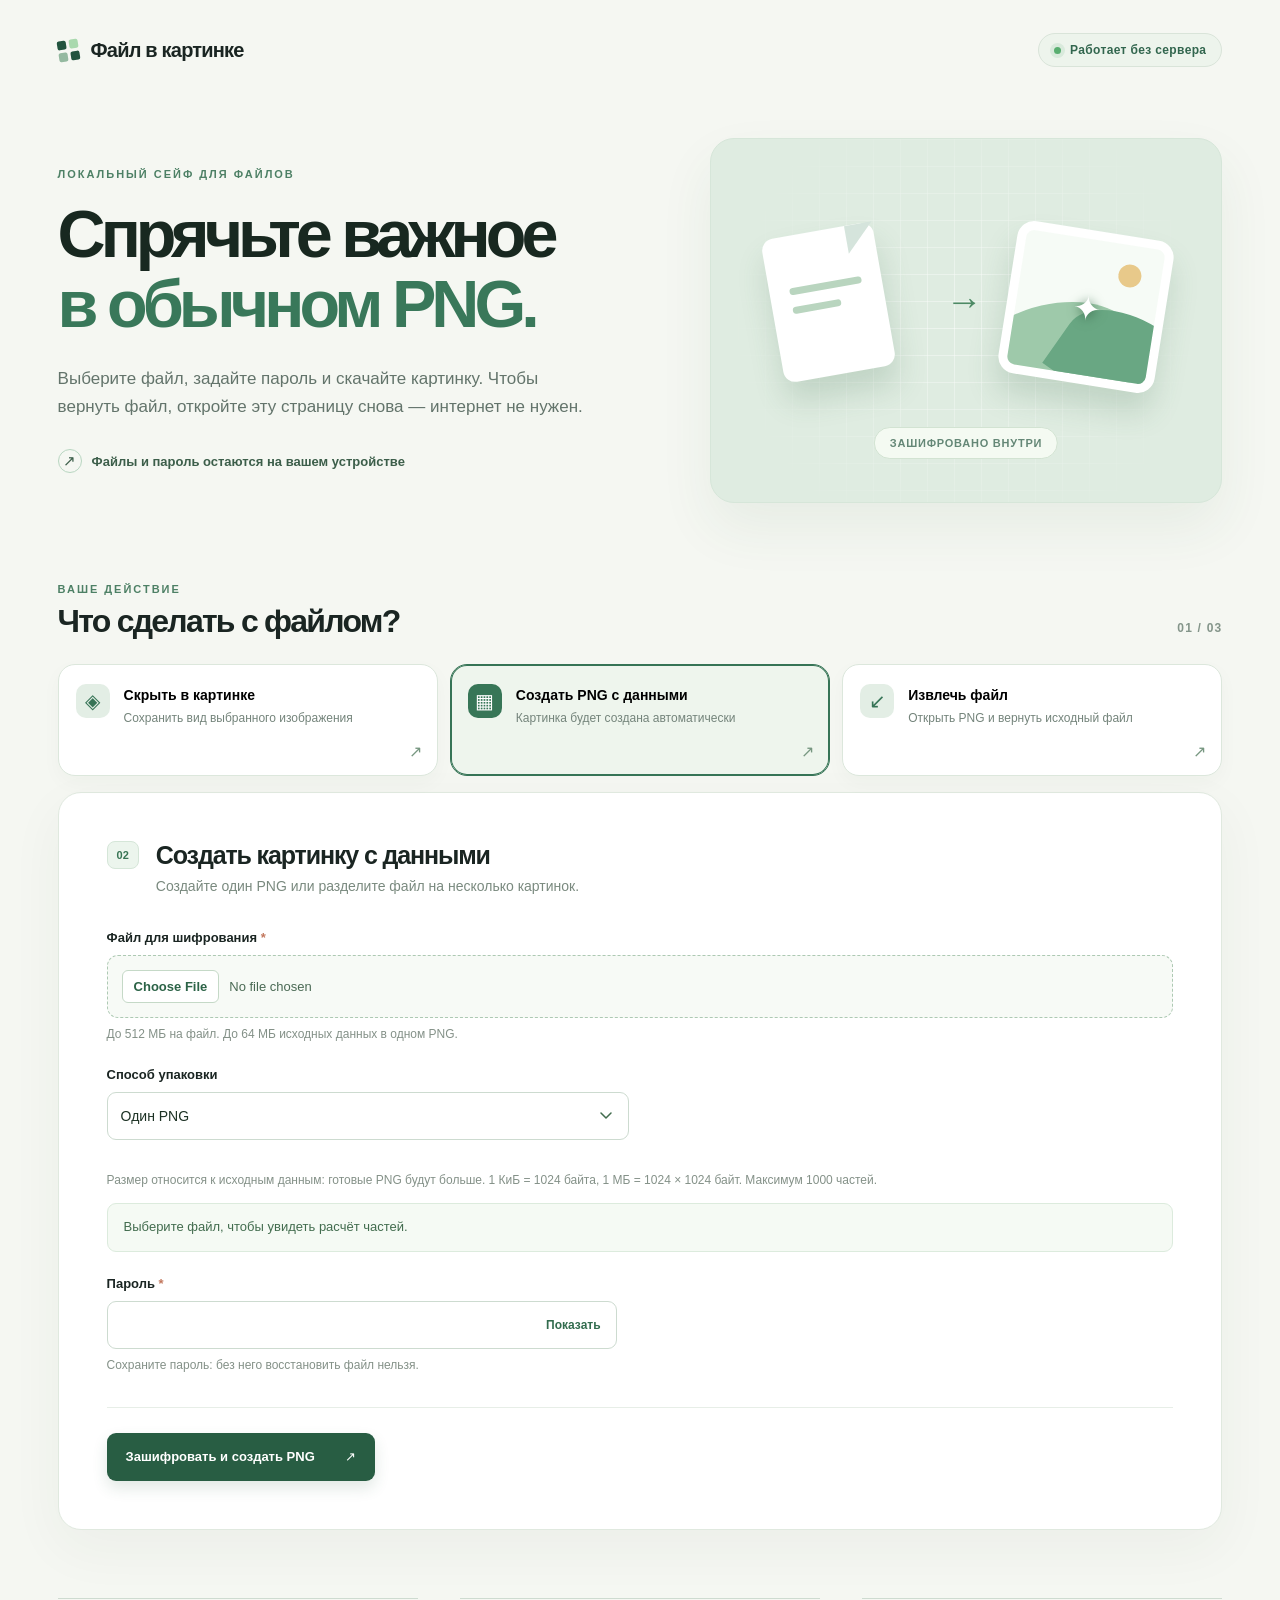
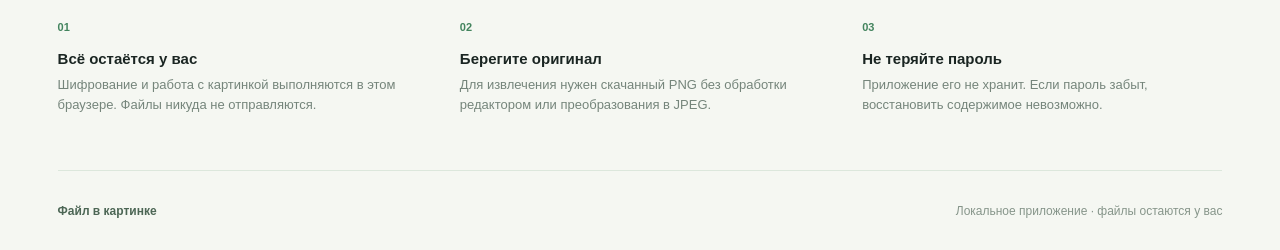
==== commit ffb32d78: "Improve default PNG workflow and automatic downloads" ====
--- a/index.html
+++ b/index.html
@@ -10,6 +10,8 @@
 :root{font-family:Inter,ui-sans-serif,-apple-system,BlinkMacSystemFont,"Segoe UI",sans-serif;color:#1a2522;background:#f5f7f2;font-synthesis:none}*{box-sizing:border-box}body{margin:0}button,input{font:inherit}button{cursor:pointer}a{color:inherit}.page-shell{max-width:1280px;margin:auto;padding:0 clamp(20px,4.5vw,72px)}.site-header,.site-footer{display:flex;justify-content:space-between;align-items:center}.site-header{height:100px}.brand{display:inline-flex;align-items:center;gap:12px;text-decoration:none;font-weight:800;letter-spacing:-.04em;font-size:20px}.brand-mark{display:grid;grid-template-columns:repeat(2,9px);gap:3px;transform:rotate(-9deg)}.brand-mark span{width:9px;height:9px;background:#22543f;border-radius:2px}.brand-mark span:nth-child(2){background:#a9d9ae}.brand-mark span:nth-child(3){background:#94b9a0}.local-badge{display:flex;gap:9px;align-items:center;border:1px solid #d9e4d9;background:#edf4ec;border-radius:50px;padding:9px 15px;color:#32664e;font-size:12px;font-weight:750;letter-spacing:.03em}.badge-dot{width:7px;height:7px;background:#59ae70;border-radius:50%;box-shadow:0 0 0 4px #d9eadc}.intro{display:grid;grid-template-columns:1.08fr .92fr;min-height:452px;align-items:center;gap:50px;padding:38px 0 55px}.eyebrow{text-transform:uppercase;letter-spacing:.18em;font-size:11px;font-weight:850;color:#4d8065;margin:0 0 19px}.intro h1{font-size:clamp(43px,5.2vw,72px);line-height:1.06;letter-spacing:-.075em;margin:0;color:#182820;font-weight:800}.intro h1 em{font-style:normal;color:#39785a}.intro-lead{font-size:17px;line-height:1.65;color:#63746b;max-width:530px;margin:25px 0 28px}.trust-line{display:flex;align-items:center;gap:10px;color:#3c5e4a;font-size:13px;font-weight:650}.trust-icon{display:grid;place-items:center;border:1px solid #b8d6c1;border-radius:50%;width:24px;height:24px;font-size:15px}.hero-art{height:365px;position:relative;border-radius:24px;background:#dfece1;overflow:hidden;border:1px solid #d6e6d9;box-shadow:0 25px 55px #2c5e3f12}.art-grid{position:absolute;inset:0;background-image:linear-gradient(#fff7 1px,transparent 1px),linear-gradient(90deg,#fff7 1px,transparent 1px);background-size:27px 27px;mask-image:radial-gradient(circle at center,#000,transparent 78%)}.art-file,.art-picture{position:absolute;top:91px;box-shadow:0 20px 30px #3767472e}.art-file{left:12%;width:113px;height:145px;border-radius:12px;background:#fff;transform:rotate(-10deg);padding:52px 20px 0}.art-file-fold{position:absolute;right:0;top:0;border-left:28px solid #d5e4dc;border-bottom:28px solid transparent}.art-file-line{display:block;height:7px;background:#b9d5bf;border-radius:10px;margin-bottom:12px}.art-file-line.short{width:67%}.art-arrow{position:absolute;top:142px;left:46%;font-size:37px;color:#4d8a65;font-weight:300}.art-picture{right:11%;width:158px;height:154px;background:#f6fbf6;border:9px solid #fff;border-radius:17px;overflow:hidden;transform:rotate(9deg)}.art-sun{position:absolute;top:19px;right:20px;width:23px;height:23px;border-radius:50%;background:#e8c98a}.art-hill{position:absolute;width:165px;height:95px;border-radius:50% 50% 0 0;bottom:-29px;left:-39px;background:#9ec9aa;transform:rotate(-22deg)}.art-hill.two{left:48px;bottom:-35px;background:#69a783;transform:rotate(26deg)}.art-lock{position:absolute;left:57px;top:49px;color:white;font-size:34px;text-shadow:0 2px 12px #417351}.art-caption{position:absolute;bottom:43px;left:50%;transform:translateX(-50%);white-space:nowrap;color:#648776;background:#f4faf2;border:1px solid #d2e3d2;border-radius:100px;padding:9px 15px;font-size:11px;letter-spacing:.07em;text-transform:uppercase;font-weight:800}.workspace{padding:25px 0 0}.section-heading{display:flex;justify-content:space-between;align-items:end;margin:0 0 24px}.section-heading .eyebrow{margin-bottom:8px}.section-heading h2{font-size:32px;letter-spacing:-.055em;margin:0}.step-label{font-size:12px;font-weight:800;color:#84958a;letter-spacing:.1em;padding-bottom:5px}.mode-tabs{display:grid;grid-template-columns:repeat(3,minmax(0,1fr));gap:12px;margin-bottom:16px}.mode-tab{appearance:none;text-align:left;display:flex;align-items:flex-start;gap:14px;position:relative;border:1px solid #dce7dc;background:#fff;border-radius:17px;min-height:112px;padding:19px 17px;box-shadow:0 7px 20px #23442d08;transition:transform .18s,border-color .18s,background .18s}.mode-tab:hover{transform:translateY(-2px);border-color:#98b99d}.mode-tab[aria-selected=true]{border-color:#367456;background:#eef5ed;box-shadow:inset 0 0 0 1px #367456}.tab-icon{display:grid;place-items:center;flex:none;background:#e3eee5;color:#367456;border-radius:10px;width:34px;height:34px;font-size:20px}.mode-tab[aria-selected=true] .tab-icon{background:#377657;color:#fff}.tab-copy{display:grid;gap:6px;padding-top:2px}.tab-copy strong{font-size:14px;line-height:1.3}.tab-copy small{font-size:12px;line-height:1.4;color:#74847b}.tab-arrow{position:absolute;right:15px;bottom:14px;color:#779781;font-size:16px}.form-card{background:#fff;border:1px solid #e0e9df;border-radius:23px;padding:clamp(24px,3.8vw,48px);box-shadow:0 18px 55px #2c4a2d0c}.form-card form[hidden]{display:none}.form-heading{display:flex;gap:17px;align-items:flex-start;margin-bottom:33px}.form-number{border:1px solid #d5e6d8;color:#397555;background:#ecf5ed;border-radius:8px;padding:7px 9px;font-size:11px;font-weight:850}.form-heading h3{font-size:25px;letter-spacing:-.045em;margin:0 0 6px}.form-heading p{color:#7a8a7f;margin:0;font-size:14px;line-height:1.5}.field-grid{display:grid;grid-template-columns:1fr 1fr;gap:22px}.field{margin-bottom:24px}.field label{display:block;font-size:13px;font-weight:750;margin-bottom:10px}.required{color:#c2765c}.field input[type=file]{width:100%;border:1px dashed #adc9b3;border-radius:11px;background:#f7faf6;padding:14px;color:#4a6954;font-size:13px;min-height:61px}.field input[type=file]::file-selector-button{border:1px solid #c5d9c7;border-radius:6px;background:white;color:#2c6347;font-weight:750;padding:8px 11px;margin-right:10px;cursor:pointer}.field-hint,.file-info{font-size:12px;line-height:1.5;margin:7px 0 0;color:#849188}.file-info:not(:empty){color:#377456;font-weight:700}.capacity-box{display:flex;align-items:center;gap:12px;background:#eff6ef;color:#4a7355;border:1px solid #dcebdd;border-radius:11px;padding:14px 17px;margin:0 0 25px;font-size:13px;line-height:1.45}.capacity-box.is-error{background:#fff4f0;border-color:#f1d5ca;color:#a4523c}.capacity-symbol{font-size:19px}.password-field{max-width:510px}.password-wrap{position:relative}.password-wrap input{width:100%;height:48px;border:1px solid #cddbd0;border-radius:9px;padding:10px 100px 10px 13px;color:#1d3225;background:#fff}.password-toggle{position:absolute;right:6px;top:6px;height:36px;border:0;background:transparent;color:#326c4e;font-size:12px;font-weight:800;padding:0 10px;border-radius:5px}.password-toggle:hover{background:#eef5ed}.form-actions{display:flex;align-items:center;gap:19px;flex-wrap:wrap;margin-top:33px;padding-top:25px;border-top:1px solid #e7eee7}.primary-button{border:0;background:#285d43;color:white;border-radius:9px;padding:15px 19px;font-weight:750;font-size:13px;min-height:48px;display:inline-flex;align-items:center;gap:30px;justify-content:space-between;box-shadow:0 7px 15px #285d4324}.primary-button:hover{background:#1b4f36}.primary-button:disabled{opacity:.6;cursor:wait}.form-status{margin:0;font-size:13px;line-height:1.5;color:#516b57}.form-status.is-error{color:#a14835;font-weight:700}.result{display:flex;align-items:center;gap:15px;border:1px solid #c9e5cf;background:#f0f8f0;border-radius:12px;padding:17px;margin-top:22px}.result[hidden]{display:none}.result-icon{display:grid;place-items:center;background:#39805c;color:white;border-radius:50%;width:29px;height:29px;flex:none;font-weight:800}.result strong{font-size:14px}.result p{margin:4px 0 0;font-size:12px;color:#6c8573;line-height:1.4}.download-link{margin-left:auto;white-space:nowrap;background:white;border:1px solid #bcd8c3;color:#285f43;text-decoration:none;font-size:12px;font-weight:800;padding:11px 14px;border-radius:8px}.download-link:hover{background:#e3f1e5}.notes{display:grid;grid-template-columns:repeat(3,1fr);gap:42px;padding:68px 0 55px}.notes>div{border-top:1px solid #cedbd0;padding-top:18px}.note-number{font-size:11px;color:#43845e;font-weight:850}.notes h2{font-size:15px;margin:15px 0 8px}.notes p{font-size:13px;line-height:1.55;color:#75857b;margin:0}.site-footer{border-top:1px solid #dce7dc;min-height:80px;color:#86958a;font-size:12px}.site-footer span:first-child{font-weight:800;color:#4c6655}input:focus-visible,button:focus-visible,a:focus-visible{outline:3px solid #87cda1;outline-offset:3px}@media(max-width:880px){.intro{grid-template-columns:1fr;gap:20px;padding-top:20px}.hero-art{height:260px}.art-file,.art-picture{top:45px}.art-arrow{top:96px}.mode-tabs{grid-template-columns:1fr}.mode-tab{min-height:72px}.tab-arrow{bottom:auto;top:26px}.field-grid{grid-template-columns:1fr;gap:0}.notes{gap:20px}}@media(max-width:580px){.page-shell{padding:0 17px}.site-header{height:75px}.brand{font-size:16px}.local-badge{font-size:0;padding:10px}.badge-dot{margin:0}.intro{padding:17px 0 40px}.intro h1{font-size:46px}.intro-lead{font-size:15px}.hero-art{height:210px}.art-file{left:9%;top:35px;transform:scale(.75) rotate(-10deg);transform-origin:top left}.art-picture{right:6%;top:32px;transform:scale(.78) rotate(9deg);transform-origin:top right}.art-arrow{top:83px;left:45%;font-size:28px}.art-caption{bottom:20px}.section-heading h2{font-size:27px}.form-card{padding:23px 18px}.form-heading h3{font-size:22px}.form-actions{align-items:stretch}.primary-button{width:100%}.result{align-items:flex-start;flex-wrap:wrap}.download-link{margin:4px 0 0 43px}.notes{grid-template-columns:1fr;padding:45px 0;gap:25px}.site-footer{gap:10px}}
 
 .split-settings{display:grid;grid-template-columns:1fr 1fr;gap:22px}.split-settings [hidden]{display:none!important}.split-settings select,.split-settings input{width:100%;min-width:0;height:48px;padding:10px 13px;border:1px solid #cddbd0;border-radius:9px;color:#1d3225;background:#fff;font:inherit;font-size:14px}.part-size-inputs{display:grid;grid-template-columns:1fr 90px;gap:10px}.split-summary{margin:14px 0 24px;padding:13px 16px;border:1px solid #dcebdd;border-radius:9px;background:#f5faf4;color:#426c4e;font-size:13px;line-height:1.6}.split-summary.is-error{color:#a14835;background:#fff4f0;border-color:#f1d5ca}.result-multiple{display:block}.result-multiple[hidden]{display:none}.result-heading{display:flex;gap:15px;align-items:center}.result-list{list-style:none;padding:0;margin:16px 0 0;display:grid;gap:10px;max-height:420px;overflow:auto}.result-list li{display:flex;align-items:center;gap:12px;border-top:1px solid #d4e6d7;padding-top:12px}.result-file{min-width:0;flex:1}.result-file strong{display:block;overflow-wrap:anywhere;font-size:13px}.result-list .download-link{flex:none}.split-settings :disabled{opacity:.6}select:focus-visible{outline:3px solid #87cda1;outline-offset:3px}@media(max-width:580px){.split-settings{grid-template-columns:1fr;gap:0}.result-list li{align-items:flex-start;flex-direction:column}.result-list .download-link{margin:0}}
+
+.split-settings select{appearance:none;padding-right:42px;background-image:url("data:image/svg+xml,%3Csvg xmlns='http://www.w3.org/2000/svg' width='12' height='8' viewBox='0 0 12 8'%3E%3Cpath d='m1 1 5 5 5-5' fill='none' stroke='%23426c4e' stroke-width='1.5' stroke-linecap='round' stroke-linejoin='round'/%3E%3C/svg%3E");background-repeat:no-repeat;background-position:right 16px center;background-size:12px 8px}
 
 </style>
 </head>
@@ -47,13 +49,13 @@
         </div>
 
         <div class="mode-tabs" role="tablist" aria-label="Режим работы">
-          <button class="mode-tab" id="tab-hide" type="button" role="tab" aria-controls="panel-hide" aria-selected="true" tabindex="0" data-mode="hide"><span class="tab-icon" aria-hidden="true">◈</span><span class="tab-copy"><strong>Скрыть в картинке</strong><small>Сохранить вид выбранного изображения</small></span><span class="tab-arrow" aria-hidden="true">↗</span></button>
-          <button class="mode-tab" id="tab-data" type="button" role="tab" aria-controls="panel-data" aria-selected="false" tabindex="-1" data-mode="data"><span class="tab-icon" aria-hidden="true">▦</span><span class="tab-copy"><strong>Создать PNG с данными</strong><small>Картинка будет создана автоматически</small></span><span class="tab-arrow" aria-hidden="true">↗</span></button>
+          <button class="mode-tab" id="tab-hide" type="button" role="tab" aria-controls="panel-hide" aria-selected="false" tabindex="-1" data-mode="hide"><span class="tab-icon" aria-hidden="true">◈</span><span class="tab-copy"><strong>Скрыть в картинке</strong><small>Сохранить вид выбранного изображения</small></span><span class="tab-arrow" aria-hidden="true">↗</span></button>
+          <button class="mode-tab" id="tab-data" type="button" role="tab" aria-controls="panel-data" aria-selected="true" tabindex="0" data-mode="data"><span class="tab-icon" aria-hidden="true">▦</span><span class="tab-copy"><strong>Создать PNG с данными</strong><small>Картинка будет создана автоматически</small></span><span class="tab-arrow" aria-hidden="true">↗</span></button>
           <button class="mode-tab" id="tab-extract" type="button" role="tab" aria-controls="panel-extract" aria-selected="false" tabindex="-1" data-mode="extract"><span class="tab-icon" aria-hidden="true">↙</span><span class="tab-copy"><strong>Извлечь файл</strong><small>Открыть PNG и вернуть исходный файл</small></span><span class="tab-arrow" aria-hidden="true">↗</span></button>
         </div>
 
         <div class="form-card">
-          <form id="panel-hide" role="tabpanel" aria-labelledby="tab-hide" novalidate>
+          <form id="panel-hide" role="tabpanel" aria-labelledby="tab-hide" hidden novalidate>
             <div class="form-heading"><span class="form-number">01</span><div><h3>Скрыть файл в изображении</h3><p>Внешний вид картинки почти не изменится. Нужен достаточно большой носитель.</p></div></div>
             <div class="field-grid">
               <div class="field"><label for="hide-file">Файл для шифрования <span class="required">*</span></label><input id="hide-file" name="file" type="file" required aria-describedby="hide-file-hint hide-file-info"><p class="field-hint" id="hide-file-hint">До 10 МБ. Подойдёт и пустой файл.</p><p class="file-info" id="hide-file-info"></p></div>
@@ -65,15 +67,15 @@
             <div class="result" hidden><span class="result-icon" aria-hidden="true">✓</span><div><strong>PNG готов</strong><p>Скачайте картинку и храните её без редактирования.</p></div><a class="download-link" href="#" download>Скачать PNG <span aria-hidden="true">↓</span></a></div>
           </form>
 
-          <form id="panel-data" role="tabpanel" aria-labelledby="tab-data" hidden novalidate>
+          <form id="panel-data" role="tabpanel" aria-labelledby="tab-data" novalidate>
             <div class="form-heading"><span class="form-number">02</span><div><h3>Создать картинку с данными</h3><p>Создайте один PNG или разделите файл на несколько картинок.</p></div></div>
-            <div class="field"><label for="data-file">Файл для шифрования <span class="required">*</span></label><input id="data-file" name="file" type="file" required aria-describedby="data-file-hint data-file-info"><p class="field-hint" id="data-file-hint">До 512 МиБ на файл. До 64 МиБ исходных данных в одном PNG.</p><p class="file-info" id="data-file-info"></p></div>
+            <div class="field"><label for="data-file">Файл для шифрования <span class="required">*</span></label><input id="data-file" name="file" type="file" required aria-describedby="data-file-hint data-file-info"><p class="field-hint" id="data-file-hint">До 512 МБ на файл. До 64 МБ исходных данных в одном PNG.</p><p class="file-info" id="data-file-info"></p></div>
             <div class="split-settings">
               <div class="field"><label for="data-split-mode">Способ упаковки</label><select id="data-split-mode" aria-describedby="data-split-hint"><option value="single">Один PNG</option><option value="count">По количеству частей</option><option value="size">По размеру части</option></select></div>
               <div class="field" id="data-count-field" hidden><label for="data-part-count">Количество частей</label><input id="data-part-count" type="number" min="1" max="1000" step="1" value="4" disabled aria-describedby="data-split-summary"></div>
-              <div class="field" id="data-size-field" hidden><label for="data-part-size">Размер исходных данных в части</label><div class="part-size-inputs"><input id="data-part-size" type="text" inputmode="decimal" value="10" disabled aria-describedby="data-split-hint data-split-summary"><select id="data-part-unit" aria-label="Единица размера части" disabled><option value="KiB">КиБ</option><option value="MiB" selected>МиБ</option></select></div></div>
+              <div class="field" id="data-size-field" hidden><label for="data-part-size">Размер исходных данных в части</label><div class="part-size-inputs"><input id="data-part-size" type="text" inputmode="decimal" value="10" disabled aria-describedby="data-split-hint data-split-summary"><select id="data-part-unit" aria-label="Единица размера части" disabled><option value="KiB">КиБ</option><option value="MiB" selected>МБ</option></select></div></div>
             </div>
-            <p class="field-hint" id="data-split-hint">Размер относится к исходным данным: готовые PNG будут больше. 1 КиБ = 1024 байта, 1 МиБ = 1024 × 1024 байт. Максимум 1000 частей.</p>
+            <p class="field-hint" id="data-split-hint">Размер относится к исходным данным: готовые PNG будут больше. 1 КиБ = 1024 байта, 1 МБ = 1024 × 1024 байт. Максимум 1000 частей.</p>
             <p class="split-summary" id="data-split-summary" role="status" aria-live="polite">Выберите файл, чтобы увидеть расчёт частей.</p>
             <div class="field password-field"><label for="data-password">Пароль <span class="required">*</span></label><div class="password-wrap"><input id="data-password" name="password" type="password" autocomplete="new-password" required><button class="password-toggle" type="button" aria-controls="data-password" aria-label="Показать пароль">Показать</button></div><p class="field-hint">Сохраните пароль: без него восстановить файл нельзя.</p></div>
             <div class="form-actions"><button class="primary-button" type="submit">Зашифровать и создать PNG <span aria-hidden="true">↗</span></button><p class="form-status" role="status" aria-live="polite"></p></div>
@@ -81,8 +83,8 @@
           </form>
 
           <form id="panel-extract" role="tabpanel" aria-labelledby="tab-extract" hidden novalidate>
-            <div class="form-heading"><span class="form-number">03</span><div><h3>Вернуть исходный файл</h3><p>Загрузите PNG, созданный на этой странице, и введите пароль.</p></div></div>
-            <div class="field"><label for="extract-image">Зашифрованный PNG <span class="required">*</span></label><input id="extract-image" name="image" type="file" accept="image/png,.png" required aria-describedby="extract-image-hint extract-image-info"><p class="field-hint" id="extract-image-hint">Нужен оригинальный PNG: без пересохранения или изменения размера.</p><p class="file-info" id="extract-image-info"></p></div>
+            <div class="form-heading"><span class="form-number">03</span><div><h3>Вернуть исходный файл</h3><p>Выберите все части набора или один прежний PNG и введите пароль.</p></div></div>
+            <div class="field"><label for="extract-image">Зашифрованные PNG <span class="required">*</span></label><input id="extract-image" name="image" type="file" accept="image/png,.png" multiple required aria-describedby="extract-image-hint extract-image-info"><p class="field-hint" id="extract-image-hint">Выберите полный набор в одной операции. Порядок не важен. PNG должны быть оригинальными: без пересохранения или изменения размера.</p><p class="file-info" id="extract-image-info"></p></div>
             <div class="field password-field"><label for="extract-password">Пароль <span class="required">*</span></label><div class="password-wrap"><input id="extract-password" name="password" type="password" autocomplete="current-password" required><button class="password-toggle" type="button" aria-controls="extract-password" aria-label="Показать пароль">Показать</button></div></div>
             <div class="form-actions"><button class="primary-button" type="submit">Извлечь файл <span aria-hidden="true">↗</span></button><p class="form-status" role="status" aria-live="polite"></p></div>
             <div class="result" hidden><span class="result-icon" aria-hidden="true">✓</span><div><strong>Файл восстановлен</strong><p class="result-detail"></p></div><a class="download-link" href="#" download>Скачать файл <span aria-hidden="true">↓</span></a></div>
@@ -111,25 +113,25 @@
   }
   function parsePartSize(value, unit) {
     if (typeof value !== 'string' || !/^(?:[0-9]+(?:[.,][0-9]+)?|[.,][0-9]+)$/.test(value.trim()) || !['KiB','MiB'].includes(unit)) {
-      fail('INVALID_SPLIT', 'Введите положительный размер части в КиБ или МиБ.');
+      fail('INVALID_SPLIT', 'Введите положительный размер части в КиБ или МБ.');
     }
     const size = Math.floor(Number(value.trim().replace(',', '.')) * (unit === 'KiB' ? 1024 : 1048576));
-    if (!integer(size, 1, MAX_PART_SIZE)) fail('INVALID_SPLIT', 'Размер части должен быть от 1 байта до 64 МиБ.');
+    if (!integer(size, 1, MAX_PART_SIZE)) fail('INVALID_SPLIT', 'Размер части должен быть от 1 байта до 64 МБ.');
     return size;
   }
   function planParts(totalSize, options) {
-    if (!integer(totalSize, 0, MAX_SOURCE_SIZE)) fail('INVALID_SPLIT', 'Размер исходного файла не должен превышать 512 МиБ.');
+    if (!integer(totalSize, 0, MAX_SOURCE_SIZE)) fail('INVALID_SPLIT', 'Размер исходного файла не должен превышать 512 МБ.');
     if (!options || !['single','count','size'].includes(options.mode)) fail('INVALID_SPLIT', 'Выберите способ разбивки.');
     let count;
     if (options.mode === 'size') {
-      if (!integer(options.partSize, 1, MAX_PART_SIZE)) fail('INVALID_SPLIT', 'Размер части должен быть от 1 байта до 64 МиБ.');
+      if (!integer(options.partSize, 1, MAX_PART_SIZE)) fail('INVALID_SPLIT', 'Размер части должен быть от 1 байта до 64 МБ.');
       count = Math.max(1, Math.ceil(totalSize / options.partSize));
     } else count = options.mode === 'single' ? 1 : options.count;
     if (!integer(count, 1, MAX_PART_COUNT)) fail('INVALID_SPLIT', 'Нужно от 1 до 1000 частей. Увеличьте размер части или уменьшите количество.');
     if ((totalSize === 0 && count !== 1) || (totalSize > 0 && count > totalSize)) fail('INVALID_SPLIT', 'Количество частей не может превышать число байтов файла. Для пустого файла нужна одна часть.');
     const q = Math.floor(totalSize / count), r = totalSize % count;
     const largest = options.mode === 'size' ? Math.min(totalSize, options.partSize) : q + (r ? 1 : 0);
-    if (largest > MAX_PART_SIZE) fail('INVALID_SPLIT', 'В одной части не должно быть больше 64 МиБ. Выберите разбивку или увеличьте количество частей.');
+    if (largest > MAX_PART_SIZE) fail('INVALID_SPLIT', 'В одной части не должно быть больше 64 МБ. Выберите разбивку или увеличьте количество частей.');
     return Array.from({length:count}, (_, index) => options.mode === 'size'
       ? {index,offset:index * options.partSize,length:Math.min(options.partSize, totalSize - index * options.partSize)}
       : {index,offset:index * q + Math.min(index,r),length:q + (index < r ? 1 : 0)});
@@ -524,7 +526,7 @@
   function formatSize(bytes) {
     if (bytes < 1024) return `${bytes} Б`;
     if (bytes < 1024 * 1024) return `${(bytes / 1024).toLocaleString('ru-RU', { maximumFractionDigits: 1 })} КиБ`;
-    return `${(bytes / (1024 * 1024)).toLocaleString('ru-RU', { maximumFractionDigits: 2 })} МиБ`;
+    return `${(bytes / (1024 * 1024)).toLocaleString('ru-RU', { maximumFractionDigits: 2 })} МБ`;
   }
 
   function setStatus(form, message, isError = false) {
@@ -737,6 +739,9 @@
 
   function friendlyError(error, mode) {
     const message = error && error.message ? error.message : '';
+    if (error && error.code === 'MISSING_PARTS') return `Не хватает частей: ${error.details.numbers.join(', ')}. Выберите полный набор PNG.`;
+    if (error && error.code === 'DUPLICATE_PART') return `Часть ${error.details.number} выбрана повторно. Уберите её копию.`;
+    if (/allocation|memory/i.test(message)) return 'Браузеру не хватило ресурсов. Уменьшите размер части или обрабатываемого файла и попробуйте снова.';
     if (message === 'Invalid image magic') return 'В этом PNG нет данных приложения. Выберите исходный PNG, полученный здесь.';
     if (message === 'Wrong password or corrupted file packet') return 'Неверный пароль или PNG повреждён. Проверьте пароль и загрузите исходный PNG.';
     if (/Malformed file packet|Unsupported file packet|Declared packet length|Image header exceeds capacity/.test(message)) return 'Данные в PNG повреждены или формат не поддерживается. Нужен исходный PNG без изменений.';
@@ -785,22 +790,46 @@
     }
   }
 
+  async function restorePngFiles(files, password) {
+    if (files.length < 1 || files.length > FileParts.MAX_PART_COUNT) throw new Error('Выберите от 1 до 1000 PNG: полный набор частей или один старый PNG.');
+    const session = VaultCore.createDecryptSession(password), parts = [];
+    let version, receivedSize = 0;
+    for (let index = 0; index < files.length; index++) {
+      setStatus(forms.extract, `Открываем PNG: ${index + 1} из ${files.length}…`);
+      await assertPng(files[index]);
+      const image = await imagePixels(files[index], false), decoded = ImageCodec.decode(image.pixels, image.width, image.height);
+      const part = await session.decryptPacket(decoded.packet);
+      if (version && version !== part.version) throw new Error('Нельзя смешивать старые PNG и части нового набора.');
+      version = part.version;
+      if (version === 1) {
+        if (files.length !== 1) throw new Error('Для старого формата выберите один PNG. Несколько самостоятельных файлов нельзя собрать в набор.');
+        return {name:restoredName(part.name),type:part.type,blob:new Blob([part.bytes],{type:part.type || 'application/octet-stream'})};
+      }
+      FileParts.validatePart(part);
+      receivedSize += part.length;
+      if (receivedSize > part.totalSize) {
+        // Check identity/duplicates first so the actionable error wins.
+        FileParts.validateSet([...parts, part]);
+        throw new Error('Объём данных частей превышает размер исходного файла.');
+      }
+      parts.push(part);
+      try { FileParts.validateSet(parts); }
+      catch (error) { if (error.code !== 'MISSING_PARTS') throw error; }
+    }
+    const ordered = FileParts.validateSet(parts), first = ordered[0];
+    return {name:restoredName(first.name),type:first.type,blob:new Blob(ordered.map(part=>part.bytes),{type:first.type || 'application/octet-stream'})};
+  }
+
   async function perform(mode) {
     const form = forms[mode];
     clearResult(form);
     try {
       if (mode === 'extract') {
-        const file = selectedFile('extract-image', 'PNG');
-        const password = passwordFor(mode);
-        await assertPng(file);
-        setStatus(form, 'Открываем PNG и проверяем пароль…');
-        const image = await imagePixels(file, false);
-        const decoded = ImageCodec.decode(image.pixels, image.width, image.height);
-        const restored = await VaultCore.decryptFile(decoded.packet, password);
-        const blob = new Blob([restored.bytes], { type: restored.type || 'application/octet-stream' });
-        const name = restoredName(restored.name);
-        showResult(form, blob, name, `${name} · ${formatSize(restored.bytes.length)}`);
-        setStatus(form, 'Файл успешно восстановлен. Скачайте его ниже.');
+        const files = Array.from(document.getElementById('extract-image').files), password = passwordFor(mode);
+        const restored = await restorePngFiles(files, password);
+        showResult(form, restored.blob, restored.name, `${restored.name} · ${formatSize(restored.blob.size)}`);
+        form.querySelector('.download-link').click();
+        setStatus(form, 'Файл успешно восстановлен. Скачивание начато. Если браузер его заблокировал, используйте ссылку ниже.');
         return;
       }
 
@@ -808,7 +837,8 @@
         const file = selectedFile('data-file', 'файл'), password = passwordFor(mode);
         const entries = await createDataPngs(file, password, readSplitOptions());
         showResults(form, entries);
-        setStatus(form, `Готово PNG: ${entries.length}. Скачайте все части ниже.`);
+        form.querySelectorAll('.download-link').forEach(link => link.click());
+        setStatus(form, `Готово PNG: ${entries.length}. Скачивание начато. Если браузер его заблокировал, используйте ссылки ниже.`);
         return;
       }
 
@@ -885,7 +915,9 @@
       setStatus(form, '');
       const info = document.getElementById(`${input.id}-info`);
       const file = input.files[0];
-      info.textContent = file ? `${file.name} · ${formatSize(file.size)}` : '';
+      info.textContent = input.id === 'extract-image' && input.files.length > 0
+        ? `Выбрано PNG: ${input.files.length} · ${formatSize(Array.from(input.files).reduce((sum,item)=>sum+item.size,0))}`
+        : file ? `${file.name} · ${formatSize(file.size)}` : '';
       if (input.id === 'data-file') updateSplitPreview();
       if (input.id === 'hide-file' || input.id === 'hide-cover') updateCoverCapacity();
     });
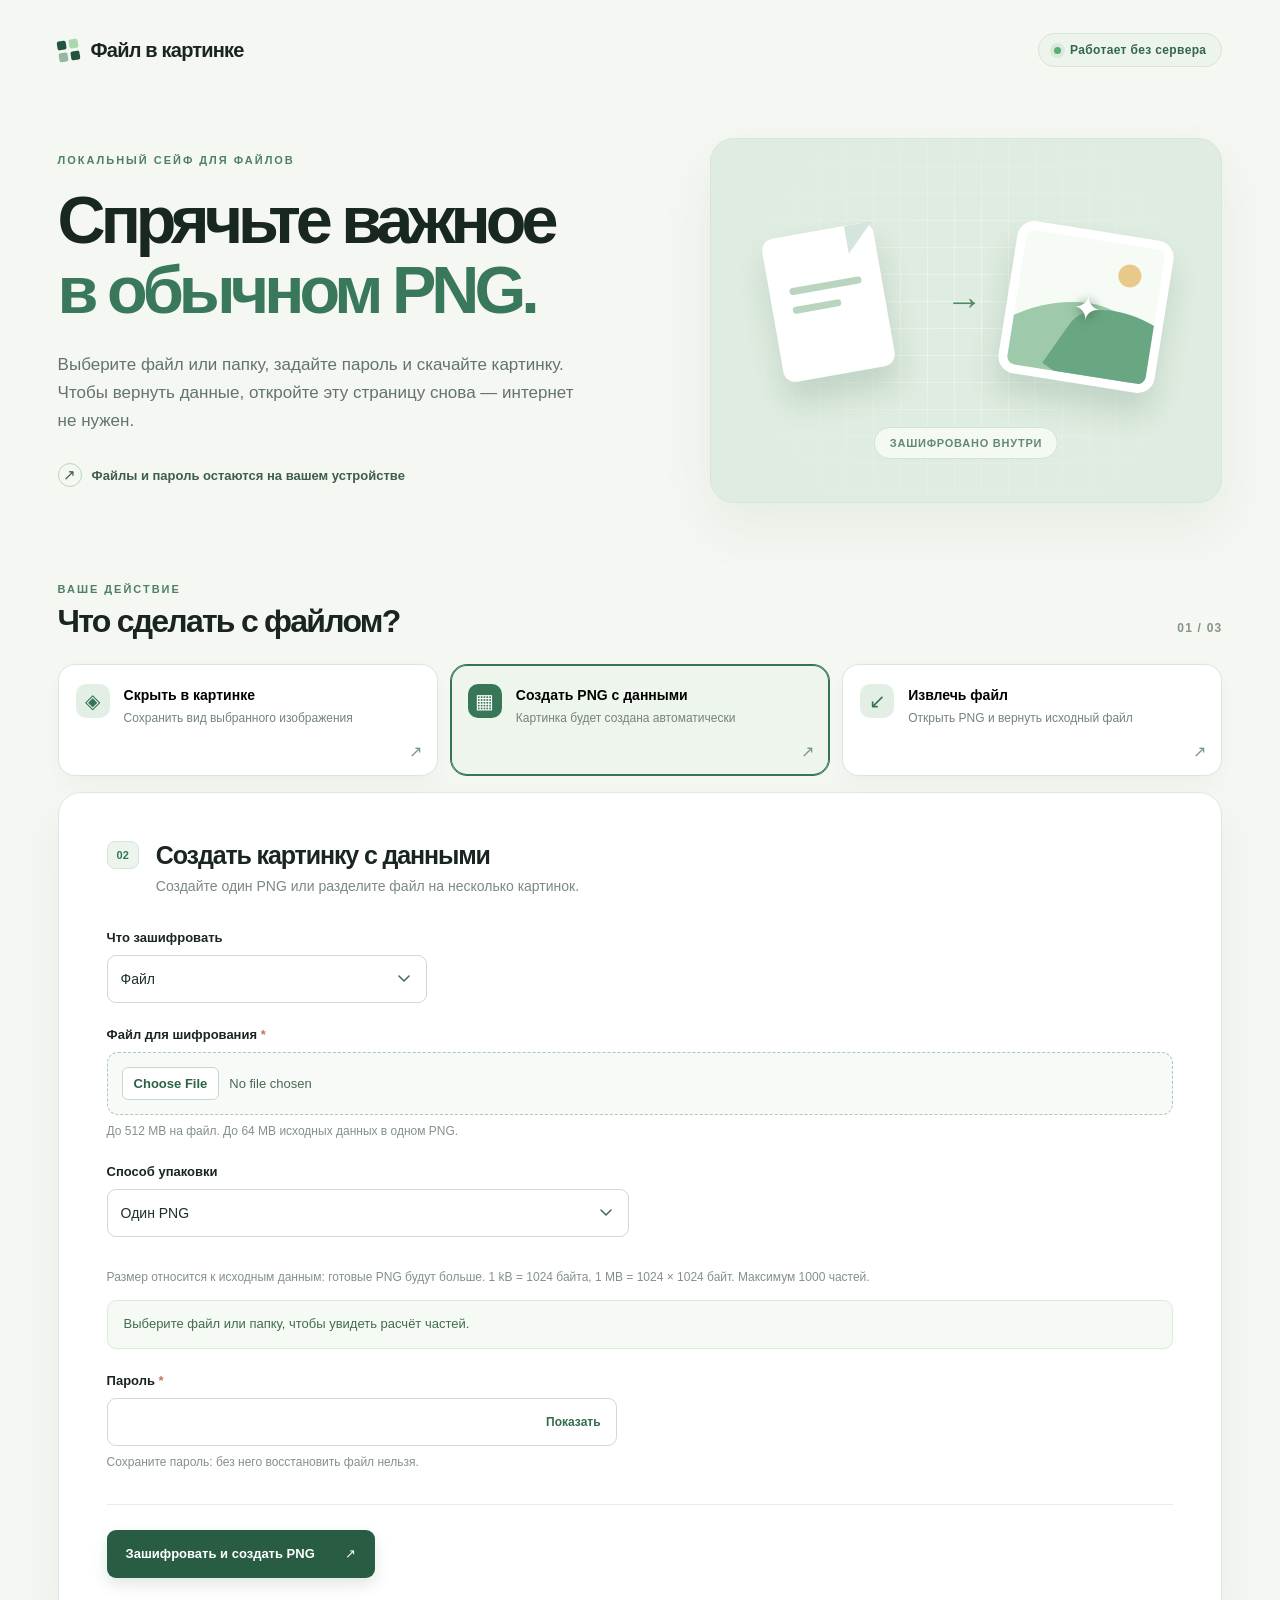
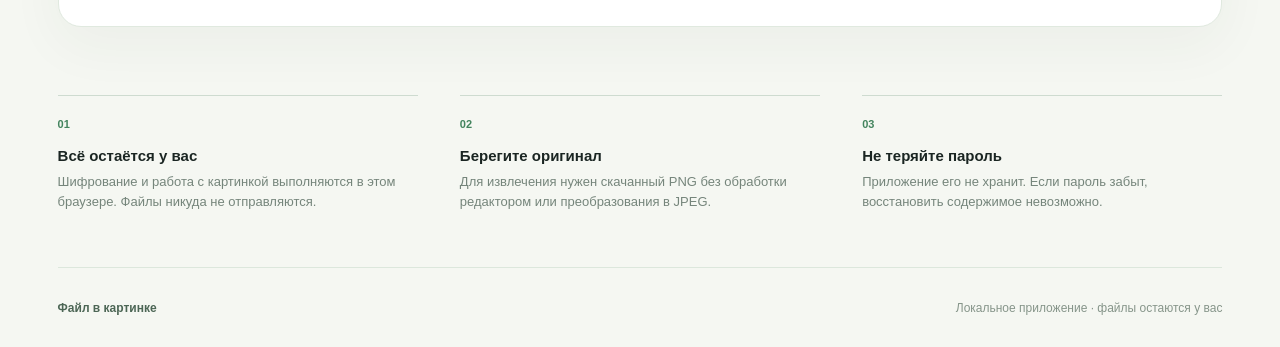
==== commit 832bc305: "feat: archive selected folders before PNG encryption" ====
--- a/index.html
+++ b/index.html
@@ -11,7 +11,9 @@
 
 .split-settings{display:grid;grid-template-columns:1fr 1fr;gap:22px}.split-settings [hidden]{display:none!important}.split-settings select,.split-settings input{width:100%;min-width:0;height:48px;padding:10px 13px;border:1px solid #cddbd0;border-radius:9px;color:#1d3225;background:#fff;font:inherit;font-size:14px}.part-size-inputs{display:grid;grid-template-columns:1fr 90px;gap:10px}.split-summary{margin:14px 0 24px;padding:13px 16px;border:1px solid #dcebdd;border-radius:9px;background:#f5faf4;color:#426c4e;font-size:13px;line-height:1.6}.split-summary.is-error{color:#a14835;background:#fff4f0;border-color:#f1d5ca}.result-multiple{display:block}.result-multiple[hidden]{display:none}.result-heading{display:flex;gap:15px;align-items:center}.result-list{list-style:none;padding:0;margin:16px 0 0;display:grid;gap:10px;max-height:420px;overflow:auto}.result-list li{display:flex;align-items:center;gap:12px;border-top:1px solid #d4e6d7;padding-top:12px}.result-file{min-width:0;flex:1}.result-file strong{display:block;overflow-wrap:anywhere;font-size:13px}.result-list .download-link{flex:none}.split-settings :disabled{opacity:.6}select:focus-visible{outline:3px solid #87cda1;outline-offset:3px}@media(max-width:580px){.split-settings{grid-template-columns:1fr;gap:0}.result-list li{align-items:flex-start;flex-direction:column}.result-list .download-link{margin:0}}
 
-.split-settings select{appearance:none;padding-right:42px;background-image:url("data:image/svg+xml,%3Csvg xmlns='http://www.w3.org/2000/svg' width='12' height='8' viewBox='0 0 12 8'%3E%3Cpath d='m1 1 5 5 5-5' fill='none' stroke='%23426c4e' stroke-width='1.5' stroke-linecap='round' stroke-linejoin='round'/%3E%3C/svg%3E");background-repeat:no-repeat;background-position:right 16px center;background-size:12px 8px}
+
+.source-kind{max-width:320px}.source-kind select{width:100%;height:48px;padding:10px 13px;border:1px solid #cddbd0;border-radius:9px;color:#1d3225;background:#fff;font:inherit;font-size:14px}.field[hidden]{display:none!important}
+.split-settings select,.source-kind select{appearance:none;padding-right:42px;background-image:url("data:image/svg+xml,%3Csvg xmlns='http://www.w3.org/2000/svg' width='12' height='8' viewBox='0 0 12 8'%3E%3Cpath d='m1 1 5 5 5-5' fill='none' stroke='%23426c4e' stroke-width='1.5' stroke-linecap='round' stroke-linejoin='round'/%3E%3C/svg%3E");background-repeat:no-repeat;background-position:right 16px center;background-size:12px 8px}
 
 </style>
 </head>
@@ -30,7 +32,7 @@
         <div class="intro-copy">
           <p class="eyebrow">Локальный сейф для файлов</p>
           <h1 id="page-title">Спрячьте важное<br><em>в обычном PNG.</em></h1>
-          <p class="intro-lead">Выберите файл, задайте пароль и скачайте картинку. Чтобы вернуть файл, откройте эту страницу снова — интернет не нужен.</p>
+          <p class="intro-lead">Выберите файл или папку, задайте пароль и скачайте картинку. Чтобы вернуть данные, откройте эту страницу снова — интернет не нужен.</p>
           <div class="trust-line"><span class="trust-icon" aria-hidden="true">↗</span><span>Файлы и пароль остаются на вашем устройстве</span></div>
         </div>
         <div class="hero-art" aria-hidden="true">
@@ -57,8 +59,10 @@
         <div class="form-card">
           <form id="panel-hide" role="tabpanel" aria-labelledby="tab-hide" hidden novalidate>
             <div class="form-heading"><span class="form-number">01</span><div><h3>Скрыть файл в изображении</h3><p>Внешний вид картинки почти не изменится. Нужен достаточно большой носитель.</p></div></div>
+            <div class="field source-kind"><label for="hide-source-kind">Что зашифровать</label><select id="hide-source-kind"><option value="file">Файл</option><option value="folder" id="hide-folder-option">Папка → ZIP</option></select></div>
             <div class="field-grid">
-              <div class="field"><label for="hide-file">Файл для шифрования <span class="required">*</span></label><input id="hide-file" name="file" type="file" required aria-describedby="hide-file-hint hide-file-info"><p class="field-hint" id="hide-file-hint">До 10 МБ. Подойдёт и пустой файл.</p><p class="file-info" id="hide-file-info"></p></div>
+              <div class="field" id="hide-file-field"><label for="hide-file">Файл для шифрования <span class="required">*</span></label><input id="hide-file" name="file" type="file" required aria-describedby="hide-file-hint hide-file-info"><p class="field-hint" id="hide-file-hint">До 10 MB. Подойдёт и пустой файл.</p><p class="file-info" id="hide-file-info"></p></div>
+              <div class="field" id="hide-folder-field" hidden><label for="hide-folder">Папка для шифрования <span class="required">*</span></label><input id="hide-folder" name="folder" type="file" webkitdirectory multiple disabled aria-describedby="hide-folder-hint hide-folder-info"><p class="field-hint" id="hide-folder-hint">Папка будет упакована в ZIP без сжатия. До 10 MB вместе со служебными данными ZIP. Пустые папки не сохраняются. После извлечения скачивается ZIP.</p><p class="file-info" id="hide-folder-info"></p></div>
               <div class="field"><label for="hide-cover">Изображение-носитель <span class="required">*</span></label><input id="hide-cover" name="cover" type="file" accept="image/*" required aria-describedby="hide-cover-hint hide-cover-info"><p class="field-hint" id="hide-cover-hint">PNG, JPEG или другое изображение, которое открывает браузер.</p><p class="file-info" id="hide-cover-info"></p></div>
             </div>
             <div class="capacity-box" id="capacity-box"><span class="capacity-symbol" aria-hidden="true">▧</span><span id="capacity-text">Выберите изображение, чтобы узнать его вместимость.</span></div>
@@ -69,13 +73,15 @@
 
           <form id="panel-data" role="tabpanel" aria-labelledby="tab-data" novalidate>
             <div class="form-heading"><span class="form-number">02</span><div><h3>Создать картинку с данными</h3><p>Создайте один PNG или разделите файл на несколько картинок.</p></div></div>
-            <div class="field"><label for="data-file">Файл для шифрования <span class="required">*</span></label><input id="data-file" name="file" type="file" required aria-describedby="data-file-hint data-file-info"><p class="field-hint" id="data-file-hint">До 512 МБ на файл. До 64 МБ исходных данных в одном PNG.</p><p class="file-info" id="data-file-info"></p></div>
+            <div class="field source-kind"><label for="data-source-kind">Что зашифровать</label><select id="data-source-kind"><option value="file">Файл</option><option value="folder" id="data-folder-option">Папка → ZIP</option></select></div>
+            <div class="field" id="data-file-field"><label for="data-file">Файл для шифрования <span class="required">*</span></label><input id="data-file" name="file" type="file" required aria-describedby="data-file-hint data-file-info"><p class="field-hint" id="data-file-hint">До 512 MB на файл. До 64 MB исходных данных в одном PNG.</p><p class="file-info" id="data-file-info"></p></div>
+            <div class="field" id="data-folder-field" hidden><label for="data-folder">Папка для шифрования <span class="required">*</span></label><input id="data-folder" name="folder" type="file" webkitdirectory multiple disabled aria-describedby="data-folder-hint data-folder-info"><p class="field-hint" id="data-folder-hint">Папка будет упакована в ZIP без сжатия. До 512 MB вместе со служебными данными ZIP; до 64 MB в одном PNG. Пустые папки не сохраняются. После извлечения скачивается ZIP.</p><p class="file-info" id="data-folder-info"></p></div>
             <div class="split-settings">
               <div class="field"><label for="data-split-mode">Способ упаковки</label><select id="data-split-mode" aria-describedby="data-split-hint"><option value="single">Один PNG</option><option value="count">По количеству частей</option><option value="size">По размеру части</option></select></div>
               <div class="field" id="data-count-field" hidden><label for="data-part-count">Количество частей</label><input id="data-part-count" type="number" min="1" max="1000" step="1" value="4" disabled aria-describedby="data-split-summary"></div>
-              <div class="field" id="data-size-field" hidden><label for="data-part-size">Размер исходных данных в части</label><div class="part-size-inputs"><input id="data-part-size" type="text" inputmode="decimal" value="10" disabled aria-describedby="data-split-hint data-split-summary"><select id="data-part-unit" aria-label="Единица размера части" disabled><option value="KiB">КиБ</option><option value="MiB" selected>МБ</option></select></div></div>
+              <div class="field" id="data-size-field" hidden><label for="data-part-size">Размер исходных данных в части</label><div class="part-size-inputs"><input id="data-part-size" type="text" inputmode="decimal" value="10" disabled aria-describedby="data-split-hint data-split-summary"><select id="data-part-unit" aria-label="Единица размера части" disabled><option value="KiB">kB</option><option value="MiB" selected>MB</option></select></div></div>
             </div>
-            <p class="field-hint" id="data-split-hint">Размер относится к исходным данным: готовые PNG будут больше. 1 КиБ = 1024 байта, 1 МБ = 1024 × 1024 байт. Максимум 1000 частей.</p>
+            <p class="field-hint" id="data-split-hint">Размер относится к исходным данным: готовые PNG будут больше. 1 kB = 1024 байта, 1 MB = 1024 × 1024 байт. Максимум 1000 частей.</p>
             <p class="split-summary" id="data-split-summary" role="status" aria-live="polite">Выберите файл, чтобы увидеть расчёт частей.</p>
             <div class="field password-field"><label for="data-password">Пароль <span class="required">*</span></label><div class="password-wrap"><input id="data-password" name="password" type="password" autocomplete="new-password" required><button class="password-toggle" type="button" aria-controls="data-password" aria-label="Показать пароль">Показать</button></div><p class="field-hint">Сохраните пароль: без него восстановить файл нельзя.</p></div>
             <div class="form-actions"><button class="primary-button" type="submit">Зашифровать и создать PNG <span aria-hidden="true">↗</span></button><p class="form-status" role="status" aria-live="polite"></p></div>
@@ -113,25 +119,25 @@
   }
   function parsePartSize(value, unit) {
     if (typeof value !== 'string' || !/^(?:[0-9]+(?:[.,][0-9]+)?|[.,][0-9]+)$/.test(value.trim()) || !['KiB','MiB'].includes(unit)) {
-      fail('INVALID_SPLIT', 'Введите положительный размер части в КиБ или МБ.');
+      fail('INVALID_SPLIT', 'Введите положительный размер части в kB или MB.');
     }
     const size = Math.floor(Number(value.trim().replace(',', '.')) * (unit === 'KiB' ? 1024 : 1048576));
-    if (!integer(size, 1, MAX_PART_SIZE)) fail('INVALID_SPLIT', 'Размер части должен быть от 1 байта до 64 МБ.');
+    if (!integer(size, 1, MAX_PART_SIZE)) fail('INVALID_SPLIT', 'Размер части должен быть от 1 байта до 64 MB.');
     return size;
   }
   function planParts(totalSize, options) {
-    if (!integer(totalSize, 0, MAX_SOURCE_SIZE)) fail('INVALID_SPLIT', 'Размер исходного файла не должен превышать 512 МБ.');
+    if (!integer(totalSize, 0, MAX_SOURCE_SIZE)) fail('INVALID_SPLIT', 'Размер исходного файла не должен превышать 512 MB.');
     if (!options || !['single','count','size'].includes(options.mode)) fail('INVALID_SPLIT', 'Выберите способ разбивки.');
     let count;
     if (options.mode === 'size') {
-      if (!integer(options.partSize, 1, MAX_PART_SIZE)) fail('INVALID_SPLIT', 'Размер части должен быть от 1 байта до 64 МБ.');
+      if (!integer(options.partSize, 1, MAX_PART_SIZE)) fail('INVALID_SPLIT', 'Размер части должен быть от 1 байта до 64 MB.');
       count = Math.max(1, Math.ceil(totalSize / options.partSize));
     } else count = options.mode === 'single' ? 1 : options.count;
     if (!integer(count, 1, MAX_PART_COUNT)) fail('INVALID_SPLIT', 'Нужно от 1 до 1000 частей. Увеличьте размер части или уменьшите количество.');
     if ((totalSize === 0 && count !== 1) || (totalSize > 0 && count > totalSize)) fail('INVALID_SPLIT', 'Количество частей не может превышать число байтов файла. Для пустого файла нужна одна часть.');
     const q = Math.floor(totalSize / count), r = totalSize % count;
     const largest = options.mode === 'size' ? Math.min(totalSize, options.partSize) : q + (r ? 1 : 0);
-    if (largest > MAX_PART_SIZE) fail('INVALID_SPLIT', 'В одной части не должно быть больше 64 МБ. Выберите разбивку или увеличьте количество частей.');
+    if (largest > MAX_PART_SIZE) fail('INVALID_SPLIT', 'В одной части не должно быть больше 64 MB. Выберите разбивку или увеличьте количество частей.');
     return Array.from({length:count}, (_, index) => options.mode === 'size'
       ? {index,offset:index * options.partSize,length:Math.min(options.partSize, totalSize - index * options.partSize)}
       : {index,offset:index * q + Math.min(index,r),length:q + (index < r ? 1 : 0)});
@@ -511,6 +517,111 @@
 
 </script>
   <script>
+(function (root) {
+  'use strict';
+
+  const MAX_SIZE = 512 * 1024 * 1024;
+  const CHUNK_SIZE = 1024 * 1024;
+  const encoder = new TextEncoder();
+  const crcTable = new Uint32Array(256);
+  for (let i = 0; i < 256; i++) {
+    let crc = i;
+    for (let bit = 0; bit < 8; bit++) crc = (crc >>> 1) ^ ((crc & 1) ? 0xedb88320 : 0);
+    crcTable[i] = crc;
+  }
+
+  // Stored ZIP: its exact size is known before any file is read.
+  function plan(files, {maxSize = MAX_SIZE} = {}) {
+    files = Array.from(files);
+    if (!files.length) throw new Error('Выберите папку с файлами. Пустые папки браузер не передаёт.');
+    if (files.length > 65535) throw new Error('В папке должно быть не больше 65535 файлов.');
+    const paths = new Set(), entries = [];
+    let folder, size = 22;
+    for (const file of files) {
+      const path = file.webkitRelativePath;
+      if (typeof path !== 'string' || /[\\\x00-\x1f:]/.test(path)) throw new Error('Некорректный путь файла в папке.');
+      const segments = path.split('/');
+      if (segments.length < 2 || segments.some(segment => !segment || segment === '.' || segment === '..')) throw new Error('Некорректный путь файла в папке.');
+      if (folder && folder !== segments[0]) throw new Error('Выберите файлы одной папки.');
+      folder = segments[0];
+      if (paths.has(path)) throw new Error('В папке повторяется путь файла.');
+      paths.add(path);
+      const name = encoder.encode(path);
+      if (name.length > 65535) throw new Error('Путь файла в папке слишком длинный для ZIP.');
+      if (!Number.isSafeInteger(file.size) || file.size < 0) throw new Error('Некорректный размер файла в папке.');
+      size += 76 + 2 * name.length + file.size;
+      if (size > Math.min(maxSize, MAX_SIZE)) throw new Error('Размер ZIP превышает допустимый размер. Максимум — 512 MB, при скрытии в картинке — 10 MB.');
+      entries.push({file, name});
+    }
+    return {name: `${folder}.zip`, type: 'application/zip', size, entries};
+  }
+
+  async function checksum(file) {
+    let crc = 0xffffffff;
+    for (let offset = 0; offset < file.size; offset += CHUNK_SIZE) {
+      const bytes = new Uint8Array(await file.slice(offset, Math.min(file.size, offset + CHUNK_SIZE)).arrayBuffer());
+      for (const byte of bytes) crc = (crc >>> 8) ^ crcTable[(crc ^ byte) & 255];
+    }
+    return (crc ^ 0xffffffff) >>> 0;
+  }
+
+  function timestamp(lastModified) {
+    const date = new Date(lastModified);
+    const year = date.getFullYear();
+    if (!Number.isFinite(year) || year < 1980) return {time: 0, date: 33};
+    if (year > 2107) return {time: 0xbf7d, date: 0xff9f};
+    return {
+      time: (date.getHours() << 11) | (date.getMinutes() << 5) | (date.getSeconds() >>> 1),
+      date: ((year - 1980) << 9) | ((date.getMonth() + 1) << 5) | date.getDate()
+    };
+  }
+
+  async function create(files, options = {}) {
+    const archive = plan(files, options), localRecords = [], centralRecords = [];
+    let offset = 0, centralSize = 0;
+    for (let index = 0; index < archive.entries.length; index++) {
+      const {file, name} = archive.entries[index];
+      if (options.onProgress) options.onProgress(index + 1, archive.entries.length);
+      const crc = await checksum(file), stamp = timestamp(file.lastModified);
+      const local = new Uint8Array(30 + name.length), header = new DataView(local.buffer);
+      header.setUint32(0, 0x04034b50, true);
+      header.setUint16(4, 20, true);
+      header.setUint16(6, 0x0800, true); // UTF-8 filenames
+      header.setUint16(10, stamp.time, true);
+      header.setUint16(12, stamp.date, true);
+      header.setUint32(14, crc, true);
+      header.setUint32(18, file.size, true);
+      header.setUint32(22, file.size, true);
+      header.setUint16(26, name.length, true);
+      local.set(name, 30);
+      const central = new Uint8Array(46 + name.length), directory = new DataView(central.buffer);
+      directory.setUint32(0, 0x02014b50, true);
+      directory.setUint16(4, 20, true);
+      // Version, flags, method, timestamp, CRC, sizes and name length.
+      central.set(local.subarray(4, 28), 6);
+      directory.setUint32(42, offset, true);
+      central.set(name, 46);
+      localRecords.push(local, file);
+      centralRecords.push(central);
+      offset += local.length + file.size;
+      centralSize += central.length;
+    }
+    const end = new Uint8Array(22), header = new DataView(end.buffer);
+    header.setUint32(0, 0x06054b50, true);
+    header.setUint16(8, archive.entries.length, true);
+    header.setUint16(10, archive.entries.length, true);
+    header.setUint32(12, centralSize, true);
+    header.setUint32(16, offset, true);
+    return new File([...localRecords, ...centralRecords, end], archive.name, {type: archive.type});
+  }
+
+  const DirectoryZip = {plan, create};
+  if (typeof module === 'object' && module.exports) module.exports = DirectoryZip;
+  else root.DirectoryZip = DirectoryZip;
+})(typeof globalThis === 'object' ? globalThis : this);
+
+</script>
+  <script>
 (function () {
   'use strict';
 
@@ -524,9 +635,9 @@
   let capacityRequest = 0;
 
   function formatSize(bytes) {
-    if (bytes < 1024) return `${bytes} Б`;
-    if (bytes < 1024 * 1024) return `${(bytes / 1024).toLocaleString('ru-RU', { maximumFractionDigits: 1 })} КиБ`;
-    return `${(bytes / (1024 * 1024)).toLocaleString('ru-RU', { maximumFractionDigits: 2 })} МБ`;
+    if (bytes < 1024) return `${bytes} B`;
+    if (bytes < 1024 * 1024) return `${(bytes / 1024).toLocaleString('ru-RU', { maximumFractionDigits: 1 })} kB`;
+    return `${(bytes / (1024 * 1024)).toLocaleString('ru-RU', { maximumFractionDigits: 2 })} MB`;
   }
 
   function setStatus(form, message, isError = false) {
@@ -598,14 +709,15 @@
 
   function updateSplitPreview() {
     syncSplitFields();
-    const node = document.getElementById('data-split-summary'), file = document.getElementById('data-file').files[0];
+    const node = document.getElementById('data-split-summary');
     node.classList.toggle('is-error', false);
-    if (!file) { node.textContent = 'Выберите файл, чтобы увидеть расчёт частей.'; return; }
     try {
+      const file = sourceInfo('data');
+      if (!file) { node.textContent = 'Выберите файл или папку, чтобы увидеть расчёт частей.'; return; }
       const options = readSplitOptions(), parts = FileParts.planParts(file.size, options);
       const min = Math.min(...parts.map(p=>p.length)), max = Math.max(...parts.map(p=>p.length));
       const size = min === max ? formatSize(max) : `${formatSize(min)}–${formatSize(max)}`;
-      node.textContent = `Частей: ${parts.length}. Исходные данные в части: ${size}.` + (options.mode === 'size' ? ` Последняя часть: ${formatSize(parts[parts.length - 1].length)}.` : '') + ' Готовые PNG будут больше.';
+      node.textContent = (folderSelected('data') ? `ZIP: ${formatSize(file.size)}. ` : '') + `Частей: ${parts.length}. Исходные данные в части: ${size}.` + (options.mode === 'size' ? ` Последняя часть: ${formatSize(parts[parts.length - 1].length)}.` : '') + ' Готовые PNG будут больше.';
     } catch (error) { node.classList.toggle('is-error', true); node.textContent = friendlyError(error, 'data'); }
   }
 
@@ -618,7 +730,7 @@
       const bytes = new Uint8Array(await file.slice(part.offset, part.offset + part.length).arrayBuffer());
       const packet = await session.encryptPart({name:file.name,type:file.type,index:part.index,count:parts.length,totalSize:file.size,offset:part.offset,bytes});
       const image = ImageCodec.encodeData(packet), blob = await pngBlob(image.width, image.height, image.pixels);
-      const name = options.mode === 'single' ? pngName(restoredName(file.name), 'данные') : `${stem}.part-${String(part.index + 1).padStart(width,'0')}-of-${String(parts.length).padStart(width,'0')}.png`;
+      const name = options.mode === 'single' ? pngName(restoredName(file.name)) : `${stem}.part-${String(part.index + 1).padStart(width,'0')}-of-${String(parts.length).padStart(width,'0')}.png`;
       entries.push({blob,name,detail:formatSize(blob.size)});
     }
     return entries;
@@ -631,6 +743,7 @@
       button.setAttribute('aria-busy', String(value));
     });
     syncSplitFields();
+    syncSourceFields();
   }
 
   function activateMode(mode, focus = false) {
@@ -654,6 +767,38 @@
     return file;
   }
 
+  function folderSelected(mode) {
+    return document.getElementById(`${mode}-source-kind`).value === 'folder';
+  }
+
+  function syncSourceFields() {
+    for (const mode of ['hide', 'data']) {
+      const folder = folderSelected(mode);
+      for (const kind of ['file', 'folder']) {
+        const active = folder === (kind === 'folder');
+        document.getElementById(`${mode}-${kind}-field`).hidden = !active;
+        const input = document.getElementById(`${mode}-${kind}`);
+        input.disabled = busy || !active;
+        input.required = active;
+      }
+    }
+  }
+
+  function sourceInfo(mode) {
+    if (!folderSelected(mode)) return document.getElementById(`${mode}-file`).files[0];
+    const files = document.getElementById(`${mode}-folder`).files;
+    if (!files.length) return null;
+    return DirectoryZip.plan(files, {maxSize: mode === 'hide' ? MAX_FILE_SIZE : FileParts.MAX_SOURCE_SIZE});
+  }
+
+  async function sourceFile(mode) {
+    if (!folderSelected(mode)) return selectedFile(`${mode}-file`, 'файл');
+    return DirectoryZip.create(document.getElementById(`${mode}-folder`).files, {
+      maxSize: mode === 'hide' ? MAX_FILE_SIZE : FileParts.MAX_SOURCE_SIZE,
+      onProgress: (index, count) => setStatus(forms[mode], `Упаковываем папку в ZIP: файл ${index} из ${count}…`)
+    });
+  }
+
   function passwordFor(mode) {
     const password = document.getElementById(`${mode}-password`).value;
     if (!password.trim()) throw new Error('Введите пароль. Он не может состоять только из пробелов.');
@@ -661,12 +806,12 @@
   }
 
   function checkSourceSize(file) {
-    if (file.size > MAX_FILE_SIZE) throw new Error('Файл слишком большой. Максимальный размер — 10 МБ.');
-  }
-
-  function pngName(fileName, suffix) {
+    if (file.size > MAX_FILE_SIZE) throw new Error('Файл слишком большой. Максимальный размер — 10 MB.');
+  }
+
+  function pngName(fileName, suffix = '') {
     const stem = fileName.replace(/\.[^.]+$/, '') || 'file';
-    return `${stem}-${suffix}.png`;
+    return `${stem}${suffix ? `-${suffix}` : ''}.png`;
   }
 
   function restoredName(name) {
@@ -747,7 +892,7 @@
     if (/Malformed file packet|Unsupported file packet|Declared packet length|Image header exceeds capacity/.test(message)) return 'Данные в PNG повреждены или формат не поддерживается. Нужен исходный PNG без изменений.';
     if (/Packet exceeds cover capacity/.test(message)) return 'Изображение слишком маленькое для этого файла. Выберите носитель побольше.';
     if (/Packet exceeds image capacity|Invalid image dimensions/.test(message)) return 'Размер получившегося PNG не поддерживается. Попробуйте файл поменьше.';
-    if (/File exceeds 10 MiB limit/.test(message)) return 'Файл слишком большой. Максимальный размер — 10 МБ.';
+    if (/File exceeds 10 MiB limit/.test(message)) return 'Файл слишком большой. Максимальный размер — 10 MB.';
     if (/Web Crypto is unavailable/.test(message)) return 'В этом браузере недоступен Web Crypto. Откройте страницу в современном браузере.';
     if (/File name or MIME type is too long/.test(message)) return 'Имя файла или его тип слишком длинные. Переименуйте файл и попробуйте снова.';
     if (message) return message;
@@ -757,7 +902,6 @@
   async function updateCoverCapacity() {
     const request = ++capacityRequest;
     const file = document.getElementById('hide-cover').files[0];
-    const source = document.getElementById('hide-file').files[0];
     const box = document.getElementById('capacity-box');
     const text = document.getElementById('capacity-text');
     box.classList.remove('is-error');
@@ -767,6 +911,7 @@
     }
     text.textContent = 'Проверяем размер изображения…';
     try {
+      const source = sourceInfo('hide');
       const image = await imagePixels(file, true);
       if (request !== capacityRequest) return;
       const capacity = ImageCodec.coverCapacity(image.width, image.height);
@@ -834,27 +979,31 @@
       }
 
       if (mode === 'data') {
-        const file = selectedFile('data-file', 'файл'), password = passwordFor(mode);
-        const entries = await createDataPngs(file, password, readSplitOptions());
+        const password = passwordFor(mode), options = readSplitOptions(), info = sourceInfo(mode);
+        if (info) FileParts.planParts(info.size, options);
+        const file = await sourceFile(mode);
+        const entries = await createDataPngs(file, password, options);
         showResults(form, entries);
         form.querySelectorAll('.download-link').forEach(link => link.click());
         setStatus(form, `Готово PNG: ${entries.length}. Скачивание начато. Если браузер его заблокировал, используйте ссылки ниже.`);
         return;
       }
 
-      const file = selectedFile(`${mode}-file`, 'файл');
-      checkSourceSize(file);
       const password = passwordFor(mode);
+      const coverFile = selectedFile('hide-cover', 'изображение-носитель');
+      const info = sourceInfo(mode);
+      if (info) checkSourceSize(info);
       let cover;
       if (mode === 'hide') {
-        const coverFile = selectedFile('hide-cover', 'изображение-носитель');
         setStatus(form, 'Открываем изображение и проверяем вместимость…');
         cover = await imagePixels(coverFile, true);
-        const required = VaultCore.estimatePacketLength(file.size, file.name, file.type);
+        if (!info) throw new Error(folderSelected(mode) ? 'Выберите папку с файлами.' : 'Выберите файл.');
+        const required = VaultCore.estimatePacketLength(info.size, info.name, info.type);
         if (required > ImageCodec.coverCapacity(cover.width, cover.height)) {
           throw new Error('Изображение слишком маленькое для этого файла. Выберите носитель побольше.');
         }
       }
+      const file = await sourceFile(mode);
       setStatus(form, 'Шифруем файл. Это может занять несколько секунд…');
       const bytes = new Uint8Array(await file.arrayBuffer());
       const packet = await VaultCore.encryptFile({ name: file.name, type: file.type, bytes }, password);
@@ -863,7 +1012,7 @@
         : ImageCodec.encodeData(packet);
       setStatus(form, 'Сохраняем PNG…');
       const blob = await pngBlob(output.width, output.height, output.pixels);
-      showResult(form, blob, pngName(file.name, mode === 'hide' ? 'скрыто' : 'данные'));
+      showResult(form, blob, pngName(file.name, mode === 'hide' ? 'скрыто' : ''));
       setStatus(form, 'PNG готов. Скачайте картинку ниже.');
     } catch (error) {
       clearResult(form);
@@ -877,7 +1026,7 @@
       return Boolean(globalThis.crypto && crypto.subtle && crypto.getRandomValues && globalThis.File &&
         File.prototype.arrayBuffer && globalThis.Blob && globalThis.Image && globalThis.ImageData &&
         globalThis.URL && URL.createObjectURL && URL.revokeObjectURL && canvas.getContext &&
-        canvas.getContext('2d') && canvas.toBlob && globalThis.VaultCore && globalThis.ImageCodec && globalThis.FileParts);
+        canvas.getContext('2d') && canvas.toBlob && globalThis.VaultCore && globalThis.ImageCodec && globalThis.FileParts && globalThis.DirectoryZip);
     } catch {
       return false;
     }
@@ -915,11 +1064,17 @@
       setStatus(form, '');
       const info = document.getElementById(`${input.id}-info`);
       const file = input.files[0];
-      info.textContent = input.id === 'extract-image' && input.files.length > 0
+      if (input.id === 'data-folder' || input.id === 'hide-folder') {
+        const mode = input.id.split('-')[0];
+        try {
+          const archive = sourceInfo(mode);
+          info.textContent = archive ? `${archive.name} · файлов: ${input.files.length} · ZIP: ${formatSize(archive.size)}` : '';
+        } catch (error) { info.textContent = ''; setStatus(form, friendlyError(error, mode), true); }
+      } else info.textContent = input.id === 'extract-image' && input.files.length > 0
         ? `Выбрано PNG: ${input.files.length} · ${formatSize(Array.from(input.files).reduce((sum,item)=>sum+item.size,0))}`
         : file ? `${file.name} · ${formatSize(file.size)}` : '';
-      if (input.id === 'data-file') updateSplitPreview();
-      if (input.id === 'hide-file' || input.id === 'hide-cover') updateCoverCapacity();
+      if (input.id === 'data-file' || input.id === 'data-folder') updateSplitPreview();
+      if (input.id === 'hide-file' || input.id === 'hide-folder' || input.id === 'hide-cover') updateCoverCapacity();
     });
   });
   document.querySelectorAll('input[type=password]').forEach((input) => {
@@ -933,6 +1088,26 @@
     const event = input.tagName === 'SELECT' ? 'change' : 'input';
     input.addEventListener(event, () => { clearResult(forms.data); setStatus(forms.data, ''); updateSplitPreview(); });
   });
+  for (const mode of ['hide', 'data']) {
+    const folderInput = document.getElementById(`${mode}-folder`);
+    const folderOption = document.getElementById(`${mode}-folder-option`);
+    if (!('webkitdirectory' in folderInput)) {
+      folderOption.disabled = true;
+      folderOption.textContent = 'Папка — не поддерживается браузером';
+    }
+    document.getElementById(`${mode}-source-kind`).addEventListener('change', () => {
+      clearResult(forms[mode]);
+      setStatus(forms[mode], '');
+      for (const kind of ['file', 'folder']) {
+        document.getElementById(`${mode}-${kind}`).value = '';
+        document.getElementById(`${mode}-${kind}-info`).textContent = '';
+      }
+      syncSourceFields();
+      if (mode === 'data') updateSplitPreview();
+      else updateCoverCapacity();
+    });
+  }
+  syncSourceFields();
   updateSplitPreview();
   modes.forEach((mode) => forms[mode].addEventListener('submit', async (event) => {
     event.preventDefault();
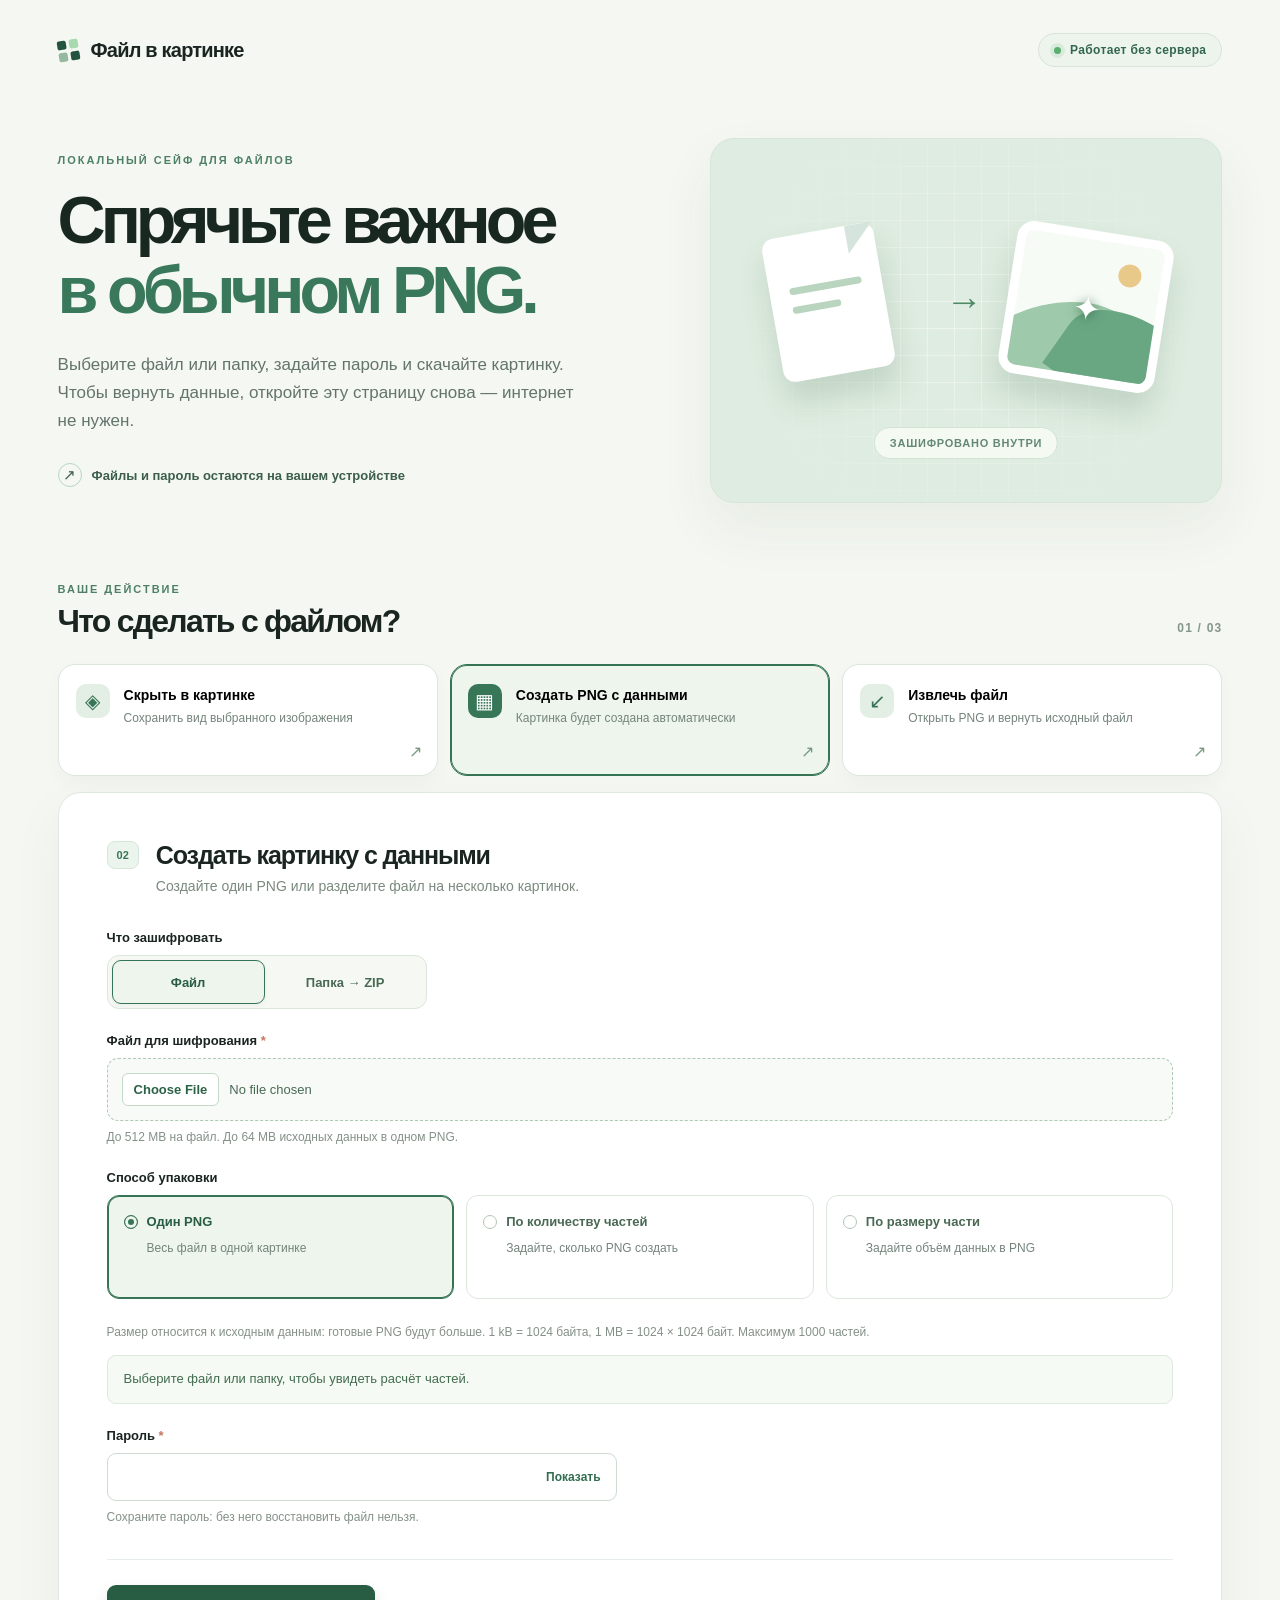
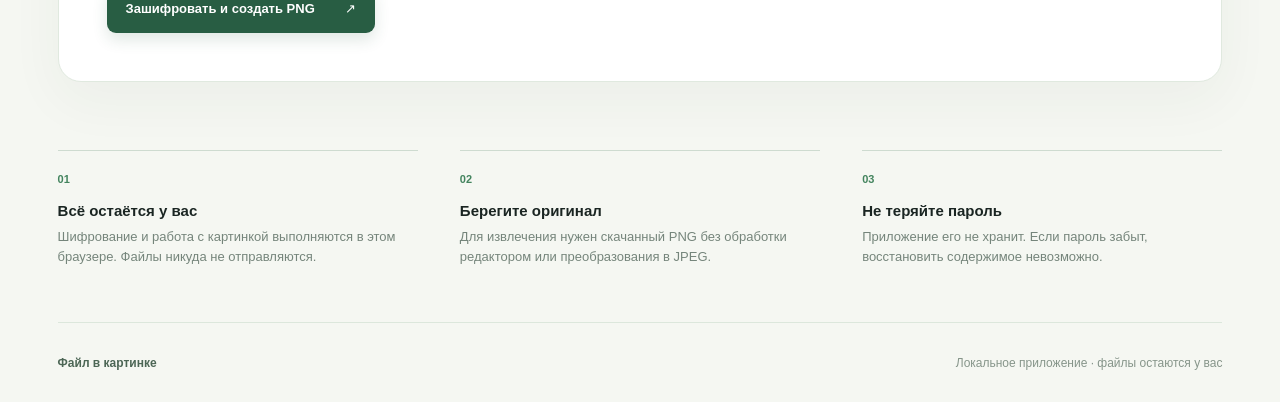
==== commit 3f3014c3: "feat: replace encryption dropdowns with radio choices" ====
--- a/index.html
+++ b/index.html
@@ -12,8 +12,31 @@
 .split-settings{display:grid;grid-template-columns:1fr 1fr;gap:22px}.split-settings [hidden]{display:none!important}.split-settings select,.split-settings input{width:100%;min-width:0;height:48px;padding:10px 13px;border:1px solid #cddbd0;border-radius:9px;color:#1d3225;background:#fff;font:inherit;font-size:14px}.part-size-inputs{display:grid;grid-template-columns:1fr 90px;gap:10px}.split-summary{margin:14px 0 24px;padding:13px 16px;border:1px solid #dcebdd;border-radius:9px;background:#f5faf4;color:#426c4e;font-size:13px;line-height:1.6}.split-summary.is-error{color:#a14835;background:#fff4f0;border-color:#f1d5ca}.result-multiple{display:block}.result-multiple[hidden]{display:none}.result-heading{display:flex;gap:15px;align-items:center}.result-list{list-style:none;padding:0;margin:16px 0 0;display:grid;gap:10px;max-height:420px;overflow:auto}.result-list li{display:flex;align-items:center;gap:12px;border-top:1px solid #d4e6d7;padding-top:12px}.result-file{min-width:0;flex:1}.result-file strong{display:block;overflow-wrap:anywhere;font-size:13px}.result-list .download-link{flex:none}.split-settings :disabled{opacity:.6}select:focus-visible{outline:3px solid #87cda1;outline-offset:3px}@media(max-width:580px){.split-settings{grid-template-columns:1fr;gap:0}.result-list li{align-items:flex-start;flex-direction:column}.result-list .download-link{margin:0}}
 
 
-.source-kind{max-width:320px}.source-kind select{width:100%;height:48px;padding:10px 13px;border:1px solid #cddbd0;border-radius:9px;color:#1d3225;background:#fff;font:inherit;font-size:14px}.field[hidden]{display:none!important}
-.split-settings select,.source-kind select{appearance:none;padding-right:42px;background-image:url("data:image/svg+xml,%3Csvg xmlns='http://www.w3.org/2000/svg' width='12' height='8' viewBox='0 0 12 8'%3E%3Cpath d='m1 1 5 5 5-5' fill='none' stroke='%23426c4e' stroke-width='1.5' stroke-linecap='round' stroke-linejoin='round'/%3E%3C/svg%3E");background-repeat:no-repeat;background-position:right 16px center;background-size:12px 8px}
+.field[hidden]{display:none!important}
+.split-settings select{appearance:none;padding-right:42px;background-image:url("data:image/svg+xml,%3Csvg xmlns='http://www.w3.org/2000/svg' width='12' height='8' viewBox='0 0 12 8'%3E%3Cpath d='m1 1 5 5 5-5' fill='none' stroke='%23426c4e' stroke-width='1.5' stroke-linecap='round' stroke-linejoin='round'/%3E%3C/svg%3E");background-repeat:no-repeat;background-position:right 16px center;background-size:12px 8px}
+
+.choice-group{border:0;padding:0;min-inline-size:0;margin:0 0 24px}
+.choice-group legend{padding:0;margin-bottom:10px;font-size:13px;font-weight:750}
+.choice-options{display:grid;gap:12px}
+.choice-group .choice-option{position:relative;display:block;min-width:0;margin:0;cursor:pointer}
+.choice-option input{position:absolute;width:1px;height:1px;padding:0;margin:0;overflow:hidden;clip-path:inset(50%);white-space:nowrap}
+.choice-face{display:flex;align-items:center;justify-content:center;min-height:44px;padding:11px 15px;border:1px solid #dce7dc;border-radius:9px;background:#fff;color:#4a6954;transition:background .15s,border-color .15s;box-sizing:border-box}
+.choice-option:hover .choice-face{border-color:#98b99d;background:#f7faf6}
+.choice-option input:checked+.choice-face{border-color:#367456;background:#eef5ed;color:#285d43;box-shadow:inset 0 0 0 1px #367456}
+.choice-option input:focus-visible+.choice-face{outline:3px solid #87cda1;outline-offset:3px}
+.choice-option input:disabled+.choice-face{opacity:.5;cursor:not-allowed}
+.source-kind{max-width:320px}
+.source-options{grid-template-columns:1fr 1fr;gap:4px;padding:4px;border:1px solid #dce7dc;border-radius:12px;background:#f5f8f3}
+.source-options .choice-face{border-color:transparent;background:transparent;font-size:13px;font-weight:750}
+.source-options .choice-option input:checked+.choice-face{box-shadow:0 2px 5px #23442d0b}
+.packing-options{grid-template-columns:repeat(3,minmax(0,1fr))}
+.packing-options .choice-face{display:grid;align-content:start;justify-content:stretch;gap:8px;min-height:104px;height:100%;padding:17px 16px;border-radius:12px}
+.packing-options strong{display:flex;align-items:center;gap:9px;font-size:13px;line-height:1.4}
+.packing-options strong::before{content:"";display:block;flex:none;width:14px;height:14px;box-sizing:border-box;border:1.5px solid #b1c5b4;border-radius:50%}
+.packing-options input:checked+.choice-face strong::before{border-color:#367456;background:#367456;box-shadow:inset 0 0 0 3px #eef5ed}
+.choice-description{padding-left:23px;font-size:12px;font-weight:400;line-height:1.5;color:#74847b}
+.split-settings{display:block;max-width:510px}
+@media(max-width:680px){.packing-options{grid-template-columns:1fr;gap:8px}.packing-options .choice-face{min-height:0;padding:13px 15px;gap:4px}}
 
 </style>
 </head>
@@ -59,7 +82,10 @@
         <div class="form-card">
           <form id="panel-hide" role="tabpanel" aria-labelledby="tab-hide" hidden novalidate>
             <div class="form-heading"><span class="form-number">01</span><div><h3>Скрыть файл в изображении</h3><p>Внешний вид картинки почти не изменится. Нужен достаточно большой носитель.</p></div></div>
-            <div class="field source-kind"><label for="hide-source-kind">Что зашифровать</label><select id="hide-source-kind"><option value="file">Файл</option><option value="folder" id="hide-folder-option">Папка → ZIP</option></select></div>
+            <fieldset class="field choice-group source-kind" id="hide-source-kind"><legend>Что зашифровать</legend><div class="choice-options source-options">
+              <label class="choice-option"><input id="hide-source-file" type="radio" name="hide-source-kind" value="file" checked><span class="choice-face">Файл</span></label>
+              <label class="choice-option"><input id="hide-folder-option" type="radio" name="hide-source-kind" value="folder" aria-describedby="hide-source-hint"><span class="choice-face">Папка → ZIP</span></label>
+            </div><p class="field-hint" id="hide-source-hint" hidden>Выбор папки не поддерживается этим браузером.</p></fieldset>
             <div class="field-grid">
               <div class="field" id="hide-file-field"><label for="hide-file">Файл для шифрования <span class="required">*</span></label><input id="hide-file" name="file" type="file" required aria-describedby="hide-file-hint hide-file-info"><p class="field-hint" id="hide-file-hint">До 10 MB. Подойдёт и пустой файл.</p><p class="file-info" id="hide-file-info"></p></div>
               <div class="field" id="hide-folder-field" hidden><label for="hide-folder">Папка для шифрования <span class="required">*</span></label><input id="hide-folder" name="folder" type="file" webkitdirectory multiple disabled aria-describedby="hide-folder-hint hide-folder-info"><p class="field-hint" id="hide-folder-hint">Папка будет упакована в ZIP без сжатия. До 10 MB вместе со служебными данными ZIP. Пустые папки не сохраняются. После извлечения скачивается ZIP.</p><p class="file-info" id="hide-folder-info"></p></div>
@@ -73,11 +99,18 @@
 
           <form id="panel-data" role="tabpanel" aria-labelledby="tab-data" novalidate>
             <div class="form-heading"><span class="form-number">02</span><div><h3>Создать картинку с данными</h3><p>Создайте один PNG или разделите файл на несколько картинок.</p></div></div>
-            <div class="field source-kind"><label for="data-source-kind">Что зашифровать</label><select id="data-source-kind"><option value="file">Файл</option><option value="folder" id="data-folder-option">Папка → ZIP</option></select></div>
+            <fieldset class="field choice-group source-kind" id="data-source-kind"><legend>Что зашифровать</legend><div class="choice-options source-options">
+              <label class="choice-option"><input id="data-source-file" type="radio" name="data-source-kind" value="file" checked><span class="choice-face">Файл</span></label>
+              <label class="choice-option"><input id="data-folder-option" type="radio" name="data-source-kind" value="folder" aria-describedby="data-source-hint"><span class="choice-face">Папка → ZIP</span></label>
+            </div><p class="field-hint" id="data-source-hint" hidden>Выбор папки не поддерживается этим браузером.</p></fieldset>
             <div class="field" id="data-file-field"><label for="data-file">Файл для шифрования <span class="required">*</span></label><input id="data-file" name="file" type="file" required aria-describedby="data-file-hint data-file-info"><p class="field-hint" id="data-file-hint">До 512 MB на файл. До 64 MB исходных данных в одном PNG.</p><p class="file-info" id="data-file-info"></p></div>
             <div class="field" id="data-folder-field" hidden><label for="data-folder">Папка для шифрования <span class="required">*</span></label><input id="data-folder" name="folder" type="file" webkitdirectory multiple disabled aria-describedby="data-folder-hint data-folder-info"><p class="field-hint" id="data-folder-hint">Папка будет упакована в ZIP без сжатия. До 512 MB вместе со служебными данными ZIP; до 64 MB в одном PNG. Пустые папки не сохраняются. После извлечения скачивается ZIP.</p><p class="file-info" id="data-folder-info"></p></div>
+            <fieldset class="field choice-group packing-kind" id="data-split-mode" aria-describedby="data-split-hint"><legend>Способ упаковки</legend><div class="choice-options packing-options">
+              <label class="choice-option"><input id="data-pack-single" type="radio" name="data-split-mode" value="single" checked><span class="choice-face"><strong>Один PNG</strong><span class="choice-description">Весь файл в одной картинке</span></span></label>
+              <label class="choice-option"><input id="data-pack-count" type="radio" name="data-split-mode" value="count"><span class="choice-face"><strong>По количеству частей</strong><span class="choice-description">Задайте, сколько PNG создать</span></span></label>
+              <label class="choice-option"><input id="data-pack-size" type="radio" name="data-split-mode" value="size"><span class="choice-face"><strong>По размеру части</strong><span class="choice-description">Задайте объём данных в PNG</span></span></label>
+            </div></fieldset>
             <div class="split-settings">
-              <div class="field"><label for="data-split-mode">Способ упаковки</label><select id="data-split-mode" aria-describedby="data-split-hint"><option value="single">Один PNG</option><option value="count">По количеству частей</option><option value="size">По размеру части</option></select></div>
               <div class="field" id="data-count-field" hidden><label for="data-part-count">Количество частей</label><input id="data-part-count" type="number" min="1" max="1000" step="1" value="4" disabled aria-describedby="data-split-summary"></div>
               <div class="field" id="data-size-field" hidden><label for="data-part-size">Размер исходных данных в части</label><div class="part-size-inputs"><input id="data-part-size" type="text" inputmode="decimal" value="10" disabled aria-describedby="data-split-hint data-split-summary"><select id="data-part-unit" aria-label="Единица размера части" disabled><option value="KiB">kB</option><option value="MiB" selected>MB</option></select></div></div>
             </div>
@@ -688,8 +721,12 @@
     } catch (error) { clearResult(form); throw error; }
   }
 
+  function choiceValue(id) {
+    return Array.from(document.getElementById(id).querySelectorAll('input[type=radio]')).find(input => input.checked).value;
+  }
+
   function syncSplitFields() {
-    const mode = document.getElementById('data-split-mode').value;
+    const mode = choiceValue('data-split-mode');
     document.getElementById('data-count-field').hidden = mode !== 'count';
     document.getElementById('data-size-field').hidden = mode !== 'size';
     document.getElementById('data-part-count').disabled = busy || mode !== 'count';
@@ -698,7 +735,7 @@
   }
 
   function readSplitOptions() {
-    const mode = document.getElementById('data-split-mode').value;
+    const mode = choiceValue('data-split-mode');
     if (mode === 'size') return { mode, partSize: FileParts.parsePartSize(document.getElementById('data-part-size').value, document.getElementById('data-part-unit').value) };
     if (mode === 'count') {
       const value = document.getElementById('data-part-count').value.trim();
@@ -768,12 +805,13 @@
   }
 
   function folderSelected(mode) {
-    return document.getElementById(`${mode}-source-kind`).value === 'folder';
+    return choiceValue(`${mode}-source-kind`) === 'folder';
   }
 
   function syncSourceFields() {
     for (const mode of ['hide', 'data']) {
       const folder = folderSelected(mode);
+      document.getElementById(`${mode}-folder-option`).disabled = busy || !('webkitdirectory' in document.getElementById(`${mode}-folder`));
       for (const kind of ['file', 'folder']) {
         const active = folder === (kind === 'folder');
         document.getElementById(`${mode}-${kind}-field`).hidden = !active;
@@ -1083,7 +1121,13 @@
       setStatus(input.closest('form'), '');
     });
   });
-  ['data-split-mode','data-part-count','data-part-size','data-part-unit'].forEach(id => {
+  document.getElementById('data-split-mode').querySelectorAll('input[type=radio]').forEach(input => {
+    input.addEventListener('change', () => {
+      if (busy || !input.checked) return;
+      clearResult(forms.data); setStatus(forms.data, ''); updateSplitPreview();
+    });
+  });
+  ['data-part-count','data-part-size','data-part-unit'].forEach(id => {
     const input = document.getElementById(id);
     const event = input.tagName === 'SELECT' ? 'change' : 'input';
     input.addEventListener(event, () => { clearResult(forms.data); setStatus(forms.data, ''); updateSplitPreview(); });
@@ -1093,9 +1137,10 @@
     const folderOption = document.getElementById(`${mode}-folder-option`);
     if (!('webkitdirectory' in folderInput)) {
       folderOption.disabled = true;
-      folderOption.textContent = 'Папка — не поддерживается браузером';
-    }
-    document.getElementById(`${mode}-source-kind`).addEventListener('change', () => {
+      document.getElementById(`${mode}-source-hint`).hidden = false;
+    }
+    document.getElementById(`${mode}-source-kind`).querySelectorAll('input[type=radio]').forEach(input => input.addEventListener('change', () => {
+      if (busy || !input.checked) return;
       clearResult(forms[mode]);
       setStatus(forms[mode], '');
       for (const kind of ['file', 'folder']) {
@@ -1105,7 +1150,7 @@
       syncSourceFields();
       if (mode === 'data') updateSplitPreview();
       else updateCoverCapacity();
-    });
+    }));
   }
   syncSourceFields();
   updateSplitPreview();
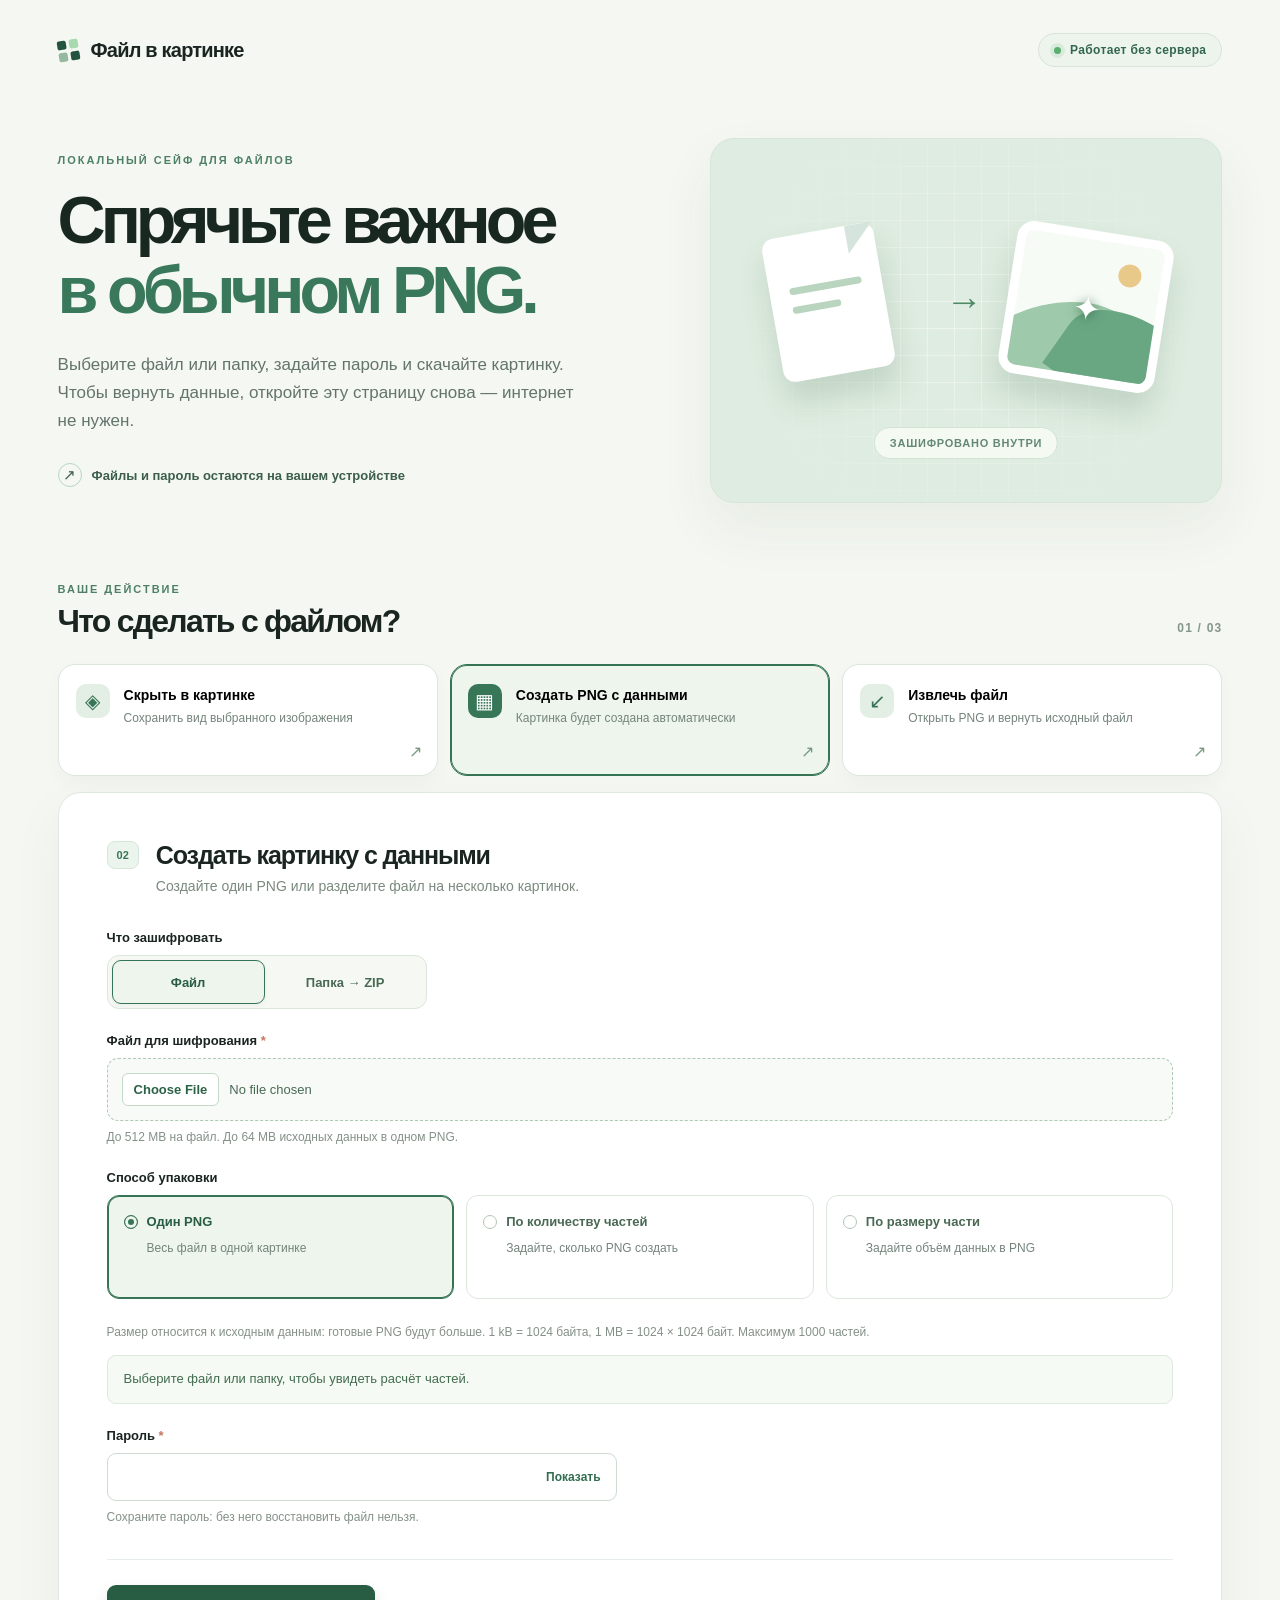
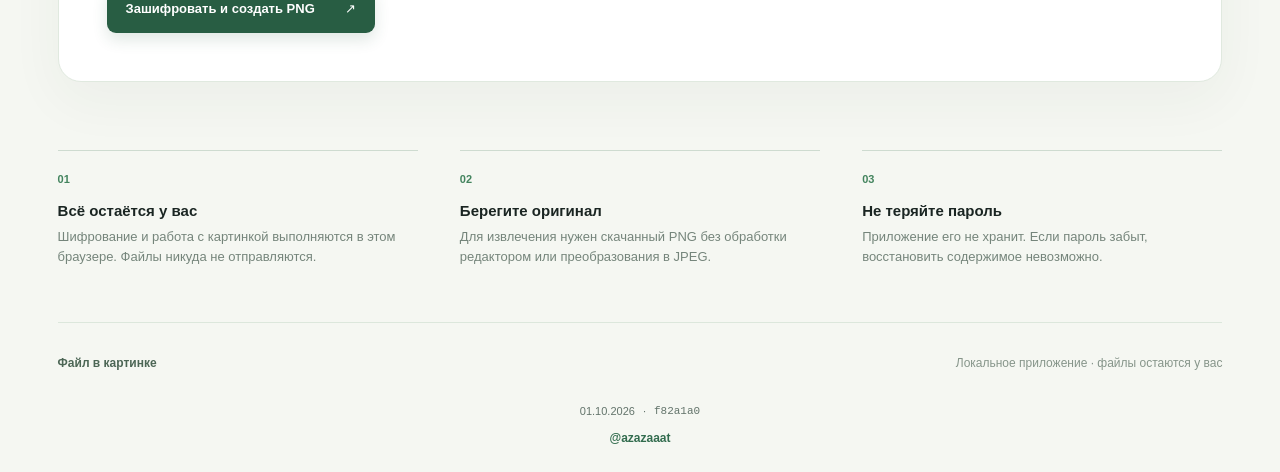
==== commit ab870477: "build: refresh standalone HTML with source version" ====
--- a/index.html
+++ b/index.html
@@ -7,7 +7,7 @@
   <title>Файл в картинке — локальное шифрование</title>
   <meta name="description" content="Зашифруйте файл в PNG или спрячьте его в изображении. Всё происходит локально в браузере.">
   <style>
-:root{font-family:Inter,ui-sans-serif,-apple-system,BlinkMacSystemFont,"Segoe UI",sans-serif;color:#1a2522;background:#f5f7f2;font-synthesis:none}*{box-sizing:border-box}body{margin:0}button,input{font:inherit}button{cursor:pointer}a{color:inherit}.page-shell{max-width:1280px;margin:auto;padding:0 clamp(20px,4.5vw,72px)}.site-header,.site-footer{display:flex;justify-content:space-between;align-items:center}.site-header{height:100px}.brand{display:inline-flex;align-items:center;gap:12px;text-decoration:none;font-weight:800;letter-spacing:-.04em;font-size:20px}.brand-mark{display:grid;grid-template-columns:repeat(2,9px);gap:3px;transform:rotate(-9deg)}.brand-mark span{width:9px;height:9px;background:#22543f;border-radius:2px}.brand-mark span:nth-child(2){background:#a9d9ae}.brand-mark span:nth-child(3){background:#94b9a0}.local-badge{display:flex;gap:9px;align-items:center;border:1px solid #d9e4d9;background:#edf4ec;border-radius:50px;padding:9px 15px;color:#32664e;font-size:12px;font-weight:750;letter-spacing:.03em}.badge-dot{width:7px;height:7px;background:#59ae70;border-radius:50%;box-shadow:0 0 0 4px #d9eadc}.intro{display:grid;grid-template-columns:1.08fr .92fr;min-height:452px;align-items:center;gap:50px;padding:38px 0 55px}.eyebrow{text-transform:uppercase;letter-spacing:.18em;font-size:11px;font-weight:850;color:#4d8065;margin:0 0 19px}.intro h1{font-size:clamp(43px,5.2vw,72px);line-height:1.06;letter-spacing:-.075em;margin:0;color:#182820;font-weight:800}.intro h1 em{font-style:normal;color:#39785a}.intro-lead{font-size:17px;line-height:1.65;color:#63746b;max-width:530px;margin:25px 0 28px}.trust-line{display:flex;align-items:center;gap:10px;color:#3c5e4a;font-size:13px;font-weight:650}.trust-icon{display:grid;place-items:center;border:1px solid #b8d6c1;border-radius:50%;width:24px;height:24px;font-size:15px}.hero-art{height:365px;position:relative;border-radius:24px;background:#dfece1;overflow:hidden;border:1px solid #d6e6d9;box-shadow:0 25px 55px #2c5e3f12}.art-grid{position:absolute;inset:0;background-image:linear-gradient(#fff7 1px,transparent 1px),linear-gradient(90deg,#fff7 1px,transparent 1px);background-size:27px 27px;mask-image:radial-gradient(circle at center,#000,transparent 78%)}.art-file,.art-picture{position:absolute;top:91px;box-shadow:0 20px 30px #3767472e}.art-file{left:12%;width:113px;height:145px;border-radius:12px;background:#fff;transform:rotate(-10deg);padding:52px 20px 0}.art-file-fold{position:absolute;right:0;top:0;border-left:28px solid #d5e4dc;border-bottom:28px solid transparent}.art-file-line{display:block;height:7px;background:#b9d5bf;border-radius:10px;margin-bottom:12px}.art-file-line.short{width:67%}.art-arrow{position:absolute;top:142px;left:46%;font-size:37px;color:#4d8a65;font-weight:300}.art-picture{right:11%;width:158px;height:154px;background:#f6fbf6;border:9px solid #fff;border-radius:17px;overflow:hidden;transform:rotate(9deg)}.art-sun{position:absolute;top:19px;right:20px;width:23px;height:23px;border-radius:50%;background:#e8c98a}.art-hill{position:absolute;width:165px;height:95px;border-radius:50% 50% 0 0;bottom:-29px;left:-39px;background:#9ec9aa;transform:rotate(-22deg)}.art-hill.two{left:48px;bottom:-35px;background:#69a783;transform:rotate(26deg)}.art-lock{position:absolute;left:57px;top:49px;color:white;font-size:34px;text-shadow:0 2px 12px #417351}.art-caption{position:absolute;bottom:43px;left:50%;transform:translateX(-50%);white-space:nowrap;color:#648776;background:#f4faf2;border:1px solid #d2e3d2;border-radius:100px;padding:9px 15px;font-size:11px;letter-spacing:.07em;text-transform:uppercase;font-weight:800}.workspace{padding:25px 0 0}.section-heading{display:flex;justify-content:space-between;align-items:end;margin:0 0 24px}.section-heading .eyebrow{margin-bottom:8px}.section-heading h2{font-size:32px;letter-spacing:-.055em;margin:0}.step-label{font-size:12px;font-weight:800;color:#84958a;letter-spacing:.1em;padding-bottom:5px}.mode-tabs{display:grid;grid-template-columns:repeat(3,minmax(0,1fr));gap:12px;margin-bottom:16px}.mode-tab{appearance:none;text-align:left;display:flex;align-items:flex-start;gap:14px;position:relative;border:1px solid #dce7dc;background:#fff;border-radius:17px;min-height:112px;padding:19px 17px;box-shadow:0 7px 20px #23442d08;transition:transform .18s,border-color .18s,background .18s}.mode-tab:hover{transform:translateY(-2px);border-color:#98b99d}.mode-tab[aria-selected=true]{border-color:#367456;background:#eef5ed;box-shadow:inset 0 0 0 1px #367456}.tab-icon{display:grid;place-items:center;flex:none;background:#e3eee5;color:#367456;border-radius:10px;width:34px;height:34px;font-size:20px}.mode-tab[aria-selected=true] .tab-icon{background:#377657;color:#fff}.tab-copy{display:grid;gap:6px;padding-top:2px}.tab-copy strong{font-size:14px;line-height:1.3}.tab-copy small{font-size:12px;line-height:1.4;color:#74847b}.tab-arrow{position:absolute;right:15px;bottom:14px;color:#779781;font-size:16px}.form-card{background:#fff;border:1px solid #e0e9df;border-radius:23px;padding:clamp(24px,3.8vw,48px);box-shadow:0 18px 55px #2c4a2d0c}.form-card form[hidden]{display:none}.form-heading{display:flex;gap:17px;align-items:flex-start;margin-bottom:33px}.form-number{border:1px solid #d5e6d8;color:#397555;background:#ecf5ed;border-radius:8px;padding:7px 9px;font-size:11px;font-weight:850}.form-heading h3{font-size:25px;letter-spacing:-.045em;margin:0 0 6px}.form-heading p{color:#7a8a7f;margin:0;font-size:14px;line-height:1.5}.field-grid{display:grid;grid-template-columns:1fr 1fr;gap:22px}.field{margin-bottom:24px}.field label{display:block;font-size:13px;font-weight:750;margin-bottom:10px}.required{color:#c2765c}.field input[type=file]{width:100%;border:1px dashed #adc9b3;border-radius:11px;background:#f7faf6;padding:14px;color:#4a6954;font-size:13px;min-height:61px}.field input[type=file]::file-selector-button{border:1px solid #c5d9c7;border-radius:6px;background:white;color:#2c6347;font-weight:750;padding:8px 11px;margin-right:10px;cursor:pointer}.field-hint,.file-info{font-size:12px;line-height:1.5;margin:7px 0 0;color:#849188}.file-info:not(:empty){color:#377456;font-weight:700}.capacity-box{display:flex;align-items:center;gap:12px;background:#eff6ef;color:#4a7355;border:1px solid #dcebdd;border-radius:11px;padding:14px 17px;margin:0 0 25px;font-size:13px;line-height:1.45}.capacity-box.is-error{background:#fff4f0;border-color:#f1d5ca;color:#a4523c}.capacity-symbol{font-size:19px}.password-field{max-width:510px}.password-wrap{position:relative}.password-wrap input{width:100%;height:48px;border:1px solid #cddbd0;border-radius:9px;padding:10px 100px 10px 13px;color:#1d3225;background:#fff}.password-toggle{position:absolute;right:6px;top:6px;height:36px;border:0;background:transparent;color:#326c4e;font-size:12px;font-weight:800;padding:0 10px;border-radius:5px}.password-toggle:hover{background:#eef5ed}.form-actions{display:flex;align-items:center;gap:19px;flex-wrap:wrap;margin-top:33px;padding-top:25px;border-top:1px solid #e7eee7}.primary-button{border:0;background:#285d43;color:white;border-radius:9px;padding:15px 19px;font-weight:750;font-size:13px;min-height:48px;display:inline-flex;align-items:center;gap:30px;justify-content:space-between;box-shadow:0 7px 15px #285d4324}.primary-button:hover{background:#1b4f36}.primary-button:disabled{opacity:.6;cursor:wait}.form-status{margin:0;font-size:13px;line-height:1.5;color:#516b57}.form-status.is-error{color:#a14835;font-weight:700}.result{display:flex;align-items:center;gap:15px;border:1px solid #c9e5cf;background:#f0f8f0;border-radius:12px;padding:17px;margin-top:22px}.result[hidden]{display:none}.result-icon{display:grid;place-items:center;background:#39805c;color:white;border-radius:50%;width:29px;height:29px;flex:none;font-weight:800}.result strong{font-size:14px}.result p{margin:4px 0 0;font-size:12px;color:#6c8573;line-height:1.4}.download-link{margin-left:auto;white-space:nowrap;background:white;border:1px solid #bcd8c3;color:#285f43;text-decoration:none;font-size:12px;font-weight:800;padding:11px 14px;border-radius:8px}.download-link:hover{background:#e3f1e5}.notes{display:grid;grid-template-columns:repeat(3,1fr);gap:42px;padding:68px 0 55px}.notes>div{border-top:1px solid #cedbd0;padding-top:18px}.note-number{font-size:11px;color:#43845e;font-weight:850}.notes h2{font-size:15px;margin:15px 0 8px}.notes p{font-size:13px;line-height:1.55;color:#75857b;margin:0}.site-footer{border-top:1px solid #dce7dc;min-height:80px;color:#86958a;font-size:12px}.site-footer span:first-child{font-weight:800;color:#4c6655}input:focus-visible,button:focus-visible,a:focus-visible{outline:3px solid #87cda1;outline-offset:3px}@media(max-width:880px){.intro{grid-template-columns:1fr;gap:20px;padding-top:20px}.hero-art{height:260px}.art-file,.art-picture{top:45px}.art-arrow{top:96px}.mode-tabs{grid-template-columns:1fr}.mode-tab{min-height:72px}.tab-arrow{bottom:auto;top:26px}.field-grid{grid-template-columns:1fr;gap:0}.notes{gap:20px}}@media(max-width:580px){.page-shell{padding:0 17px}.site-header{height:75px}.brand{font-size:16px}.local-badge{font-size:0;padding:10px}.badge-dot{margin:0}.intro{padding:17px 0 40px}.intro h1{font-size:46px}.intro-lead{font-size:15px}.hero-art{height:210px}.art-file{left:9%;top:35px;transform:scale(.75) rotate(-10deg);transform-origin:top left}.art-picture{right:6%;top:32px;transform:scale(.78) rotate(9deg);transform-origin:top right}.art-arrow{top:83px;left:45%;font-size:28px}.art-caption{bottom:20px}.section-heading h2{font-size:27px}.form-card{padding:23px 18px}.form-heading h3{font-size:22px}.form-actions{align-items:stretch}.primary-button{width:100%}.result{align-items:flex-start;flex-wrap:wrap}.download-link{margin:4px 0 0 43px}.notes{grid-template-columns:1fr;padding:45px 0;gap:25px}.site-footer{gap:10px}}
+:root{font-family:Inter,ui-sans-serif,-apple-system,BlinkMacSystemFont,"Segoe UI",sans-serif;color:#1a2522;background:#f5f7f2;font-synthesis:none}*{box-sizing:border-box}body{margin:0}button,input{font:inherit}button{cursor:pointer}a{color:inherit}.page-shell{max-width:1280px;margin:auto;padding:0 clamp(20px,4.5vw,72px)}.site-header,.site-footer{display:flex;justify-content:space-between;align-items:center}.site-header{height:100px}.brand{display:inline-flex;align-items:center;gap:12px;text-decoration:none;font-weight:800;letter-spacing:-.04em;font-size:20px}.brand-mark{display:grid;grid-template-columns:repeat(2,9px);gap:3px;transform:rotate(-9deg)}.brand-mark span{width:9px;height:9px;background:#22543f;border-radius:2px}.brand-mark span:nth-child(2){background:#a9d9ae}.brand-mark span:nth-child(3){background:#94b9a0}.local-badge{display:flex;gap:9px;align-items:center;border:1px solid #d9e4d9;background:#edf4ec;border-radius:50px;padding:9px 15px;color:#32664e;font-size:12px;font-weight:750;letter-spacing:.03em}.badge-dot{width:7px;height:7px;background:#59ae70;border-radius:50%;box-shadow:0 0 0 4px #d9eadc}.intro{display:grid;grid-template-columns:1.08fr .92fr;min-height:452px;align-items:center;gap:50px;padding:38px 0 55px}.eyebrow{text-transform:uppercase;letter-spacing:.18em;font-size:11px;font-weight:850;color:#4d8065;margin:0 0 19px}.intro h1{font-size:clamp(43px,5.2vw,72px);line-height:1.06;letter-spacing:-.075em;margin:0;color:#182820;font-weight:800}.intro h1 em{font-style:normal;color:#39785a}.intro-lead{font-size:17px;line-height:1.65;color:#63746b;max-width:530px;margin:25px 0 28px}.trust-line{display:flex;align-items:center;gap:10px;color:#3c5e4a;font-size:13px;font-weight:650}.trust-icon{display:grid;place-items:center;border:1px solid #b8d6c1;border-radius:50%;width:24px;height:24px;font-size:15px}.hero-art{height:365px;position:relative;border-radius:24px;background:#dfece1;overflow:hidden;border:1px solid #d6e6d9;box-shadow:0 25px 55px #2c5e3f12}.art-grid{position:absolute;inset:0;background-image:linear-gradient(#fff7 1px,transparent 1px),linear-gradient(90deg,#fff7 1px,transparent 1px);background-size:27px 27px;mask-image:radial-gradient(circle at center,#000,transparent 78%)}.art-file,.art-picture{position:absolute;top:91px;box-shadow:0 20px 30px #3767472e}.art-file{left:12%;width:113px;height:145px;border-radius:12px;background:#fff;transform:rotate(-10deg);padding:52px 20px 0}.art-file-fold{position:absolute;right:0;top:0;border-left:28px solid #d5e4dc;border-bottom:28px solid transparent}.art-file-line{display:block;height:7px;background:#b9d5bf;border-radius:10px;margin-bottom:12px}.art-file-line.short{width:67%}.art-arrow{position:absolute;top:142px;left:46%;font-size:37px;color:#4d8a65;font-weight:300}.art-picture{right:11%;width:158px;height:154px;background:#f6fbf6;border:9px solid #fff;border-radius:17px;overflow:hidden;transform:rotate(9deg)}.art-sun{position:absolute;top:19px;right:20px;width:23px;height:23px;border-radius:50%;background:#e8c98a}.art-hill{position:absolute;width:165px;height:95px;border-radius:50% 50% 0 0;bottom:-29px;left:-39px;background:#9ec9aa;transform:rotate(-22deg)}.art-hill.two{left:48px;bottom:-35px;background:#69a783;transform:rotate(26deg)}.art-lock{position:absolute;left:57px;top:49px;color:white;font-size:34px;text-shadow:0 2px 12px #417351}.art-caption{position:absolute;bottom:43px;left:50%;transform:translateX(-50%);white-space:nowrap;color:#648776;background:#f4faf2;border:1px solid #d2e3d2;border-radius:100px;padding:9px 15px;font-size:11px;letter-spacing:.07em;text-transform:uppercase;font-weight:800}.workspace{padding:25px 0 0}.section-heading{display:flex;justify-content:space-between;align-items:end;margin:0 0 24px}.section-heading .eyebrow{margin-bottom:8px}.section-heading h2{font-size:32px;letter-spacing:-.055em;margin:0}.step-label{font-size:12px;font-weight:800;color:#84958a;letter-spacing:.1em;padding-bottom:5px}.mode-tabs{display:grid;grid-template-columns:repeat(3,minmax(0,1fr));gap:12px;margin-bottom:16px}.mode-tab{appearance:none;text-align:left;display:flex;align-items:flex-start;gap:14px;position:relative;border:1px solid #dce7dc;background:#fff;border-radius:17px;min-height:112px;padding:19px 17px;box-shadow:0 7px 20px #23442d08;transition:transform .18s,border-color .18s,background .18s}.mode-tab:hover{transform:translateY(-2px);border-color:#98b99d}.mode-tab[aria-selected=true]{border-color:#367456;background:#eef5ed;box-shadow:inset 0 0 0 1px #367456}.tab-icon{display:grid;place-items:center;flex:none;background:#e3eee5;color:#367456;border-radius:10px;width:34px;height:34px;font-size:20px}.mode-tab[aria-selected=true] .tab-icon{background:#377657;color:#fff}.tab-copy{display:grid;gap:6px;padding-top:2px}.tab-copy strong{font-size:14px;line-height:1.3}.tab-copy small{font-size:12px;line-height:1.4;color:#74847b}.tab-arrow{position:absolute;right:15px;bottom:14px;color:#779781;font-size:16px}.form-card{background:#fff;border:1px solid #e0e9df;border-radius:23px;padding:clamp(24px,3.8vw,48px);box-shadow:0 18px 55px #2c4a2d0c}.form-card form[hidden]{display:none}.form-heading{display:flex;gap:17px;align-items:flex-start;margin-bottom:33px}.form-number{border:1px solid #d5e6d8;color:#397555;background:#ecf5ed;border-radius:8px;padding:7px 9px;font-size:11px;font-weight:850}.form-heading h3{font-size:25px;letter-spacing:-.045em;margin:0 0 6px}.form-heading p{color:#7a8a7f;margin:0;font-size:14px;line-height:1.5}.field-grid{display:grid;grid-template-columns:1fr 1fr;gap:22px}.field{margin-bottom:24px}.field label{display:block;font-size:13px;font-weight:750;margin-bottom:10px}.required{color:#c2765c}.field input[type=file]{width:100%;border:1px dashed #adc9b3;border-radius:11px;background:#f7faf6;padding:14px;color:#4a6954;font-size:13px;min-height:61px}.field input[type=file]::file-selector-button{border:1px solid #c5d9c7;border-radius:6px;background:white;color:#2c6347;font-weight:750;padding:8px 11px;margin-right:10px;cursor:pointer}.field-hint,.file-info{font-size:12px;line-height:1.5;margin:7px 0 0;color:#849188}.file-info:not(:empty){color:#377456;font-weight:700}.capacity-box{display:flex;align-items:center;gap:12px;background:#eff6ef;color:#4a7355;border:1px solid #dcebdd;border-radius:11px;padding:14px 17px;margin:0 0 25px;font-size:13px;line-height:1.45}.capacity-box.is-error{background:#fff4f0;border-color:#f1d5ca;color:#a4523c}.capacity-symbol{font-size:19px}.password-field{max-width:510px}.password-wrap{position:relative}.password-wrap input{width:100%;height:48px;border:1px solid #cddbd0;border-radius:9px;padding:10px 100px 10px 13px;color:#1d3225;background:#fff}.password-toggle{position:absolute;right:6px;top:6px;height:36px;border:0;background:transparent;color:#326c4e;font-size:12px;font-weight:800;padding:0 10px;border-radius:5px}.password-toggle:hover{background:#eef5ed}.form-actions{display:flex;align-items:center;gap:19px;flex-wrap:wrap;margin-top:33px;padding-top:25px;border-top:1px solid #e7eee7}.primary-button{border:0;background:#285d43;color:white;border-radius:9px;padding:15px 19px;font-weight:750;font-size:13px;min-height:48px;display:inline-flex;align-items:center;gap:30px;justify-content:space-between;box-shadow:0 7px 15px #285d4324}.primary-button:hover{background:#1b4f36}.primary-button:disabled{opacity:.6;cursor:wait}.form-status{margin:0;font-size:13px;line-height:1.5;color:#516b57}.form-status.is-error{color:#a14835;font-weight:700}.result{display:flex;align-items:center;gap:15px;border:1px solid #c9e5cf;background:#f0f8f0;border-radius:12px;padding:17px;margin-top:22px}.result[hidden]{display:none}.result-icon{display:grid;place-items:center;background:#39805c;color:white;border-radius:50%;width:29px;height:29px;flex:none;font-weight:800}.result strong{font-size:14px}.result p{margin:4px 0 0;font-size:12px;color:#6c8573;line-height:1.4}.download-link{margin-left:auto;white-space:nowrap;background:white;border:1px solid #bcd8c3;color:#285f43;text-decoration:none;font-size:12px;font-weight:800;padding:11px 14px;border-radius:8px}.download-link:hover{background:#e3f1e5}.notes{display:grid;grid-template-columns:repeat(3,1fr);gap:42px;padding:68px 0 55px}.notes>div{border-top:1px solid #cedbd0;padding-top:18px}.note-number{font-size:11px;color:#43845e;font-weight:850}.notes h2{font-size:15px;margin:15px 0 8px}.notes p{font-size:13px;line-height:1.55;color:#75857b;margin:0}.site-footer{border-top:1px solid #dce7dc;min-height:80px;color:#86958a;font-size:12px}.site-footer .footer-brand{font-weight:800;color:#4c6655}input:focus-visible,button:focus-visible,a:focus-visible{outline:3px solid #87cda1;outline-offset:3px}@media(max-width:880px){.intro{grid-template-columns:1fr;gap:20px;padding-top:20px}.hero-art{height:260px}.art-file,.art-picture{top:45px}.art-arrow{top:96px}.mode-tabs{grid-template-columns:1fr}.mode-tab{min-height:72px}.tab-arrow{bottom:auto;top:26px}.field-grid{grid-template-columns:1fr;gap:0}.notes{gap:20px}}@media(max-width:580px){.page-shell{padding:0 17px}.site-header{height:75px}.brand{font-size:16px}.local-badge{font-size:0;padding:10px}.badge-dot{margin:0}.intro{padding:17px 0 40px}.intro h1{font-size:46px}.intro-lead{font-size:15px}.hero-art{height:210px}.art-file{left:9%;top:35px;transform:scale(.75) rotate(-10deg);transform-origin:top left}.art-picture{right:6%;top:32px;transform:scale(.78) rotate(9deg);transform-origin:top right}.art-arrow{top:83px;left:45%;font-size:28px}.art-caption{bottom:20px}.section-heading h2{font-size:27px}.form-card{padding:23px 18px}.form-heading h3{font-size:22px}.form-actions{align-items:stretch}.primary-button{width:100%}.result{align-items:flex-start;flex-wrap:wrap}.download-link{margin:4px 0 0 43px}.notes{grid-template-columns:1fr;padding:45px 0;gap:25px}.site-footer{gap:10px}}
 
 .split-settings{display:grid;grid-template-columns:1fr 1fr;gap:22px}.split-settings [hidden]{display:none!important}.split-settings select,.split-settings input{width:100%;min-width:0;height:48px;padding:10px 13px;border:1px solid #cddbd0;border-radius:9px;color:#1d3225;background:#fff;font:inherit;font-size:14px}.part-size-inputs{display:grid;grid-template-columns:1fr 90px;gap:10px}.split-summary{margin:14px 0 24px;padding:13px 16px;border:1px solid #dcebdd;border-radius:9px;background:#f5faf4;color:#426c4e;font-size:13px;line-height:1.6}.split-summary.is-error{color:#a14835;background:#fff4f0;border-color:#f1d5ca}.result-multiple{display:block}.result-multiple[hidden]{display:none}.result-heading{display:flex;gap:15px;align-items:center}.result-list{list-style:none;padding:0;margin:16px 0 0;display:grid;gap:10px;max-height:420px;overflow:auto}.result-list li{display:flex;align-items:center;gap:12px;border-top:1px solid #d4e6d7;padding-top:12px}.result-file{min-width:0;flex:1}.result-file strong{display:block;overflow-wrap:anywhere;font-size:13px}.result-list .download-link{flex:none}.split-settings :disabled{opacity:.6}select:focus-visible{outline:3px solid #87cda1;outline-offset:3px}@media(max-width:580px){.split-settings{grid-template-columns:1fr;gap:0}.result-list li{align-items:flex-start;flex-direction:column}.result-list .download-link{margin:0}}
 
@@ -37,6 +37,18 @@
 .choice-description{padding-left:23px;font-size:12px;font-weight:400;line-height:1.5;color:#74847b}
 .split-settings{display:block;max-width:510px}
 @media(max-width:680px){.packing-options{grid-template-columns:1fr;gap:8px}.packing-options .choice-face{min-height:0;padding:13px 15px;gap:4px}}
+
+.site-footer{display:block;padding:0 0 24px;min-height:0}
+.footer-primary{display:flex;justify-content:space-between;align-items:center;gap:16px;min-height:80px}
+.footer-brand{flex:none;white-space:nowrap}
+.footer-description{text-align:right;line-height:1.5}
+.build-info{display:flex;align-items:center;justify-content:center;flex-wrap:wrap;gap:8px;font-size:11px;line-height:1.6;color:#63746b}
+.build-info time,.build-info code{white-space:nowrap}
+.build-info code{font:inherit;font-family:ui-monospace,SFMono-Regular,Consolas,monospace}
+.footer-contact-row{margin-top:8px;text-align:center}
+.footer-contact{white-space:nowrap;color:#326c4e;text-decoration:none;font-size:12px;font-weight:750;line-height:1.6}
+.footer-contact:hover{text-decoration:underline;text-underline-offset:3px;color:#1b4f36}
+@media(max-width:580px){.footer-primary{gap:10px}}
 
 </style>
 </head>
@@ -133,7 +145,15 @@
 
       <aside class="notes" aria-label="Полезно знать"><div><span class="note-number">01</span><h2>Всё остаётся у вас</h2><p>Шифрование и работа с картинкой выполняются в этом браузере. Файлы никуда не отправляются.</p></div><div><span class="note-number">02</span><h2>Берегите оригинал</h2><p>Для извлечения нужен скачанный PNG без обработки редактором или преобразования в JPEG.</p></div><div><span class="note-number">03</span><h2>Не теряйте пароль</h2><p>Приложение его не хранит. Если пароль забыт, восстановить содержимое невозможно.</p></div></aside>
     </main>
-    <footer class="site-footer"><span>Файл в картинке</span><span>Локальное приложение · файлы остаются у вас</span></footer>
+    <footer class="site-footer">
+      <div class="footer-primary"><span class="footer-brand">Файл в картинке</span><span class="footer-description">Локальное приложение · файлы остаются у вас</span></div>
+      <div class="build-info" aria-label="Версия приложения">
+        <time datetime="2026-10-01" title="Дата создания HTML">01.10.2026</time>
+        <span aria-hidden="true">·</span>
+        <code title="Коммит исходников на момент сборки">f82a1a0</code>
+      </div>
+      <div class="footer-contact-row"><a class="footer-contact" href="https://t.me/azazaaat" target="_blank" rel="noopener noreferrer" aria-label="Telegram: @azazaaat">@azazaaat</a></div>
+    </footer>
   </div>
   <script>
 (function (root) {
